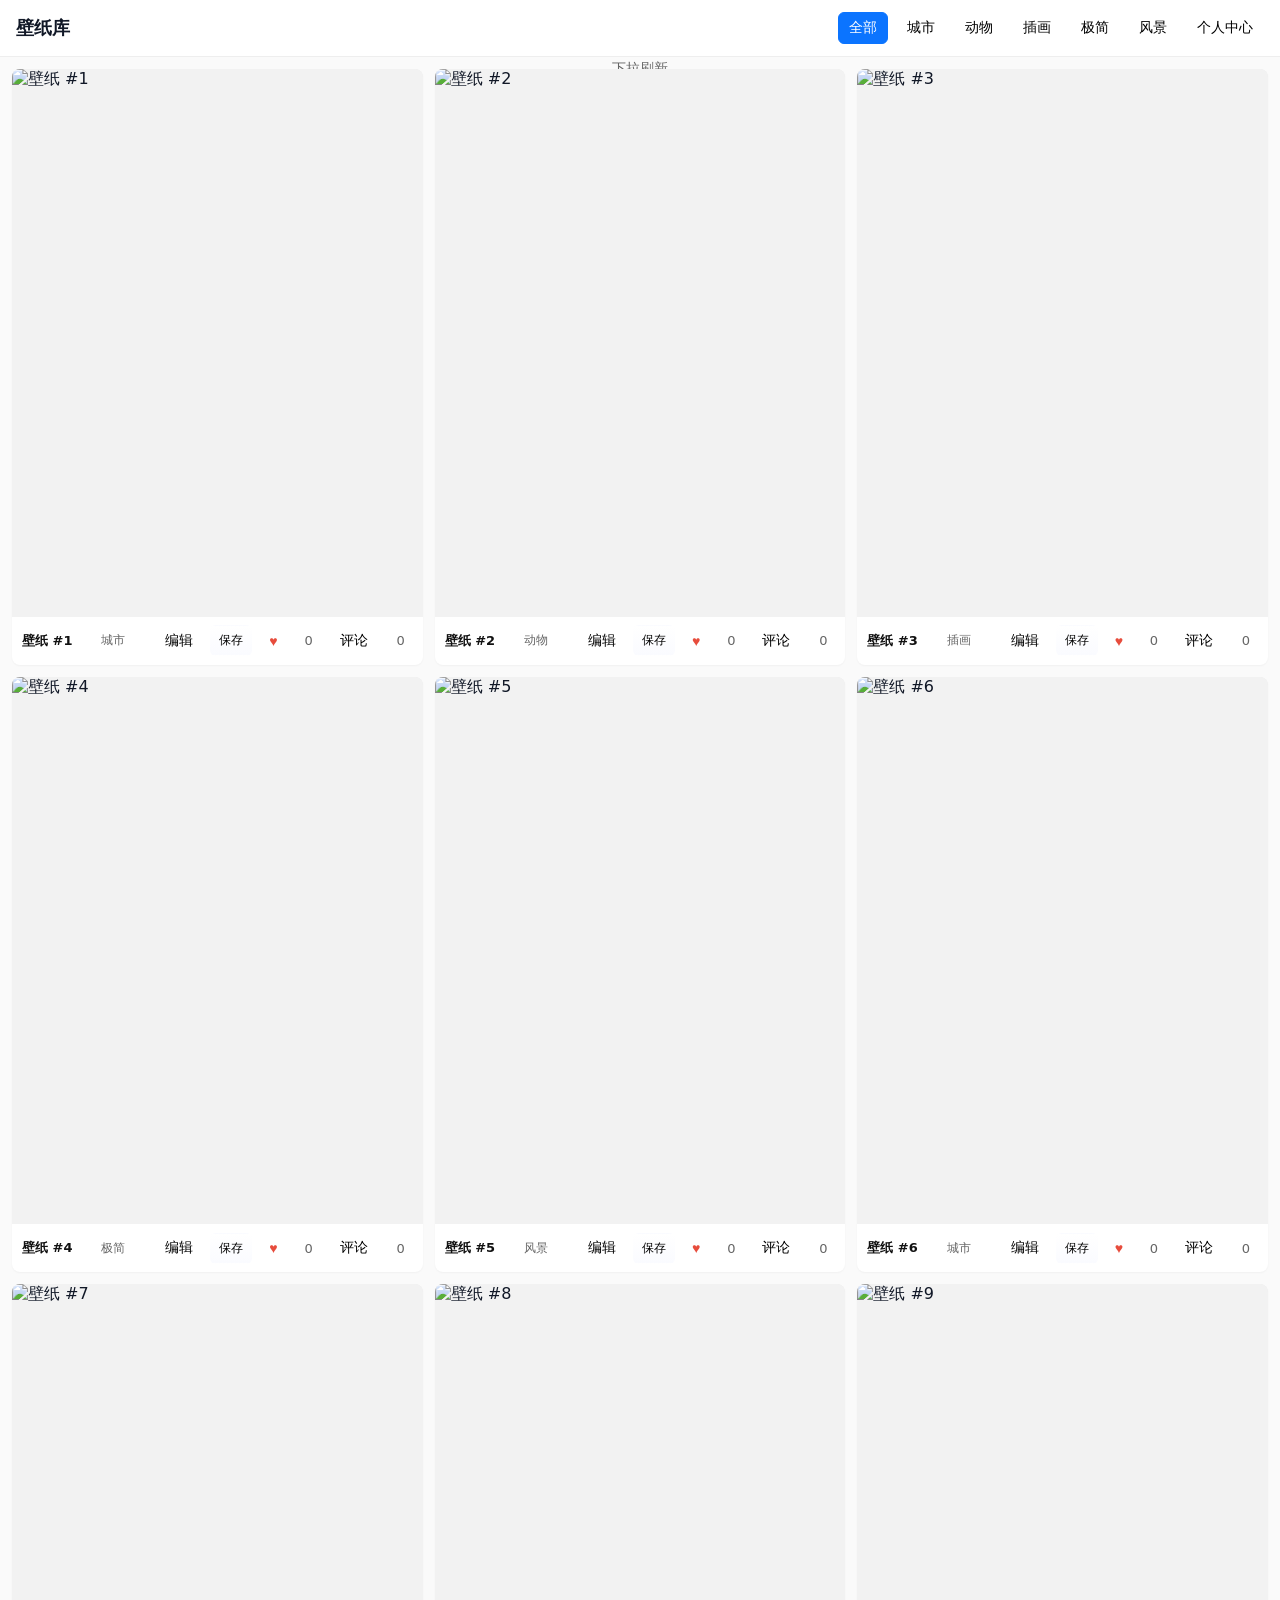
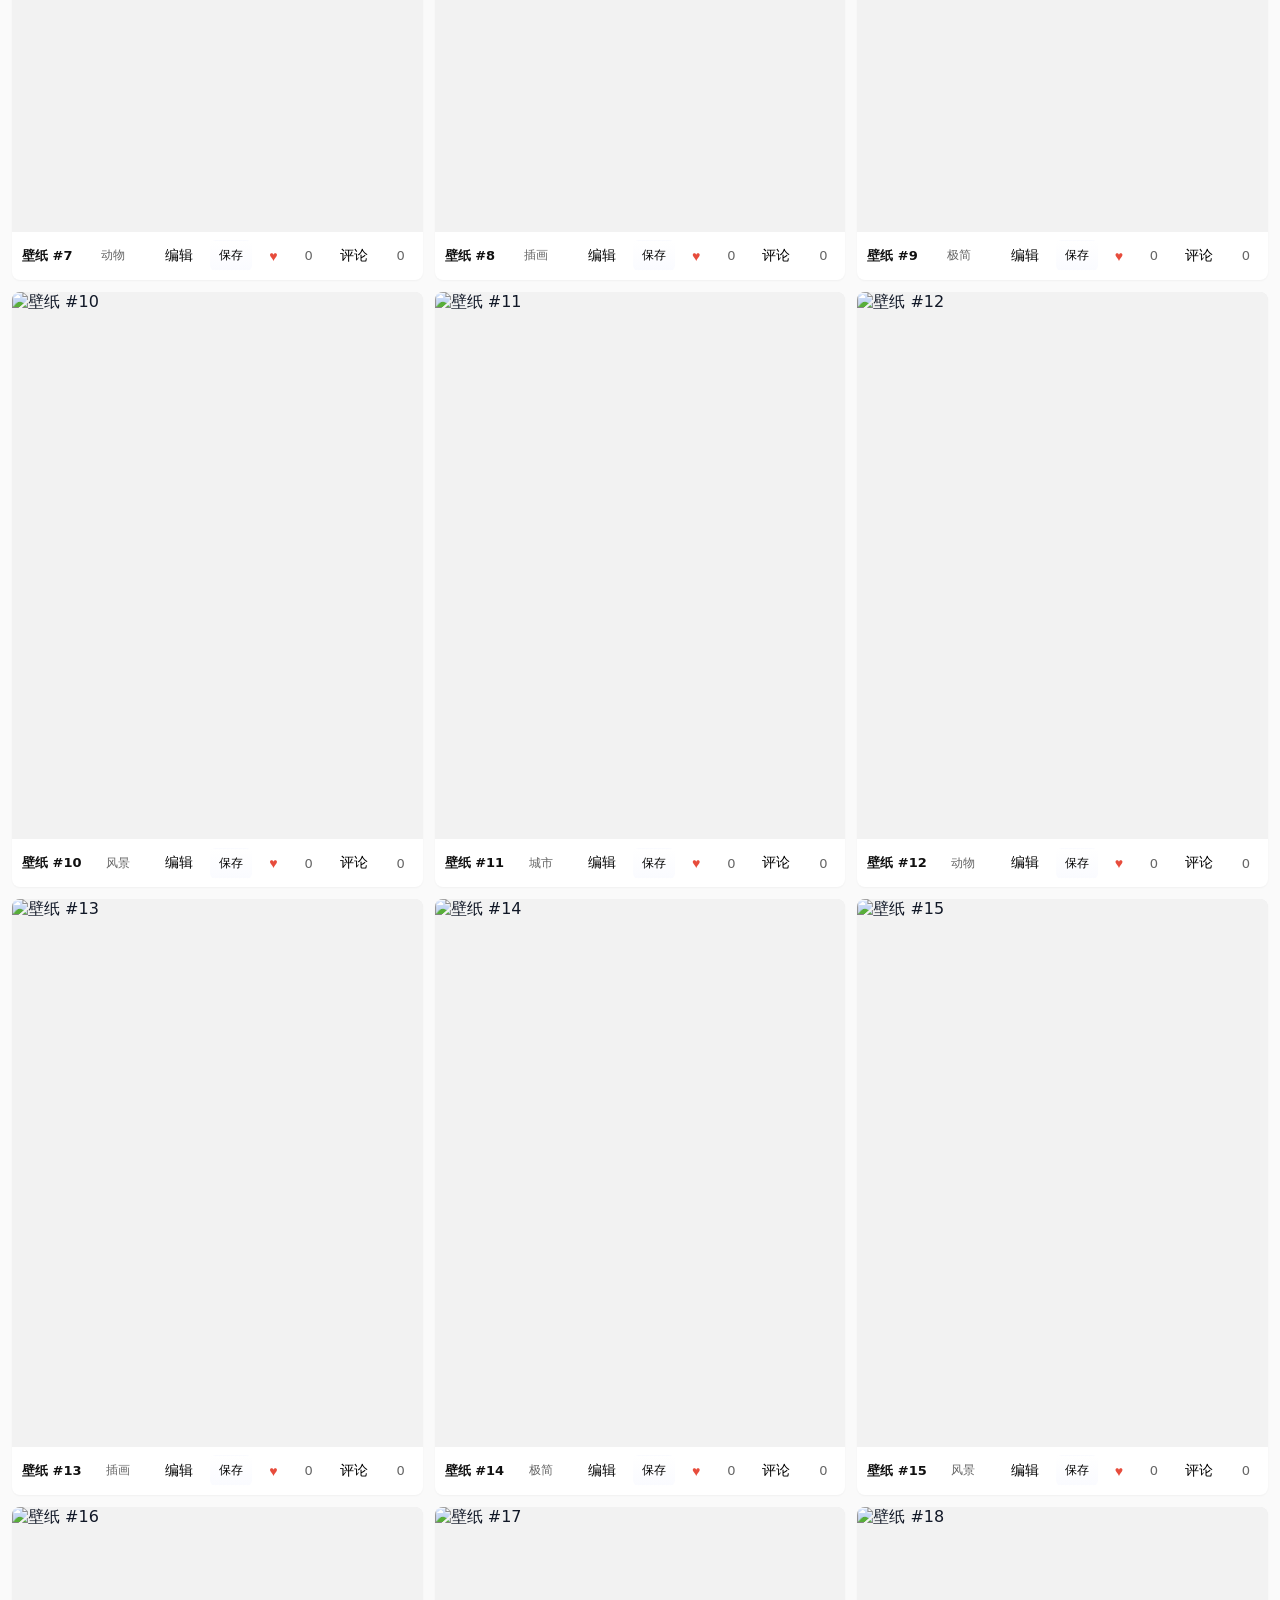
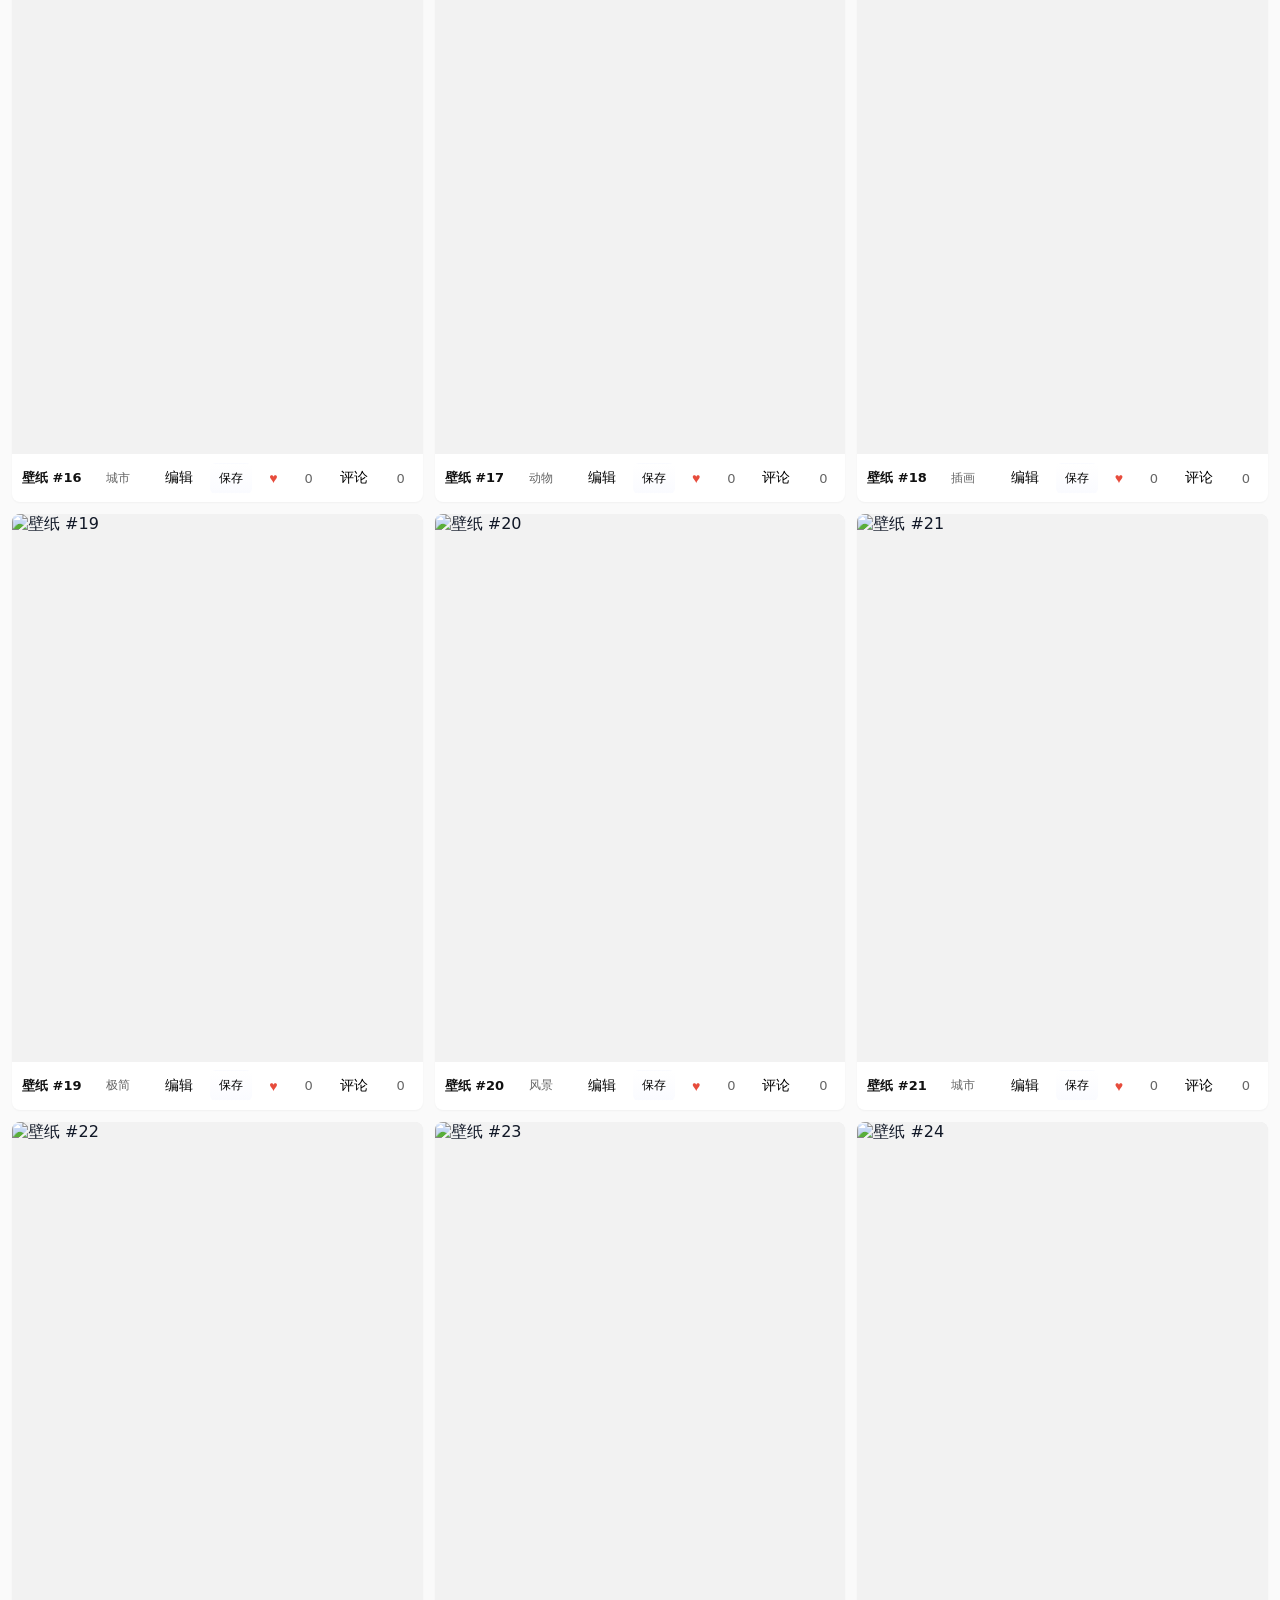
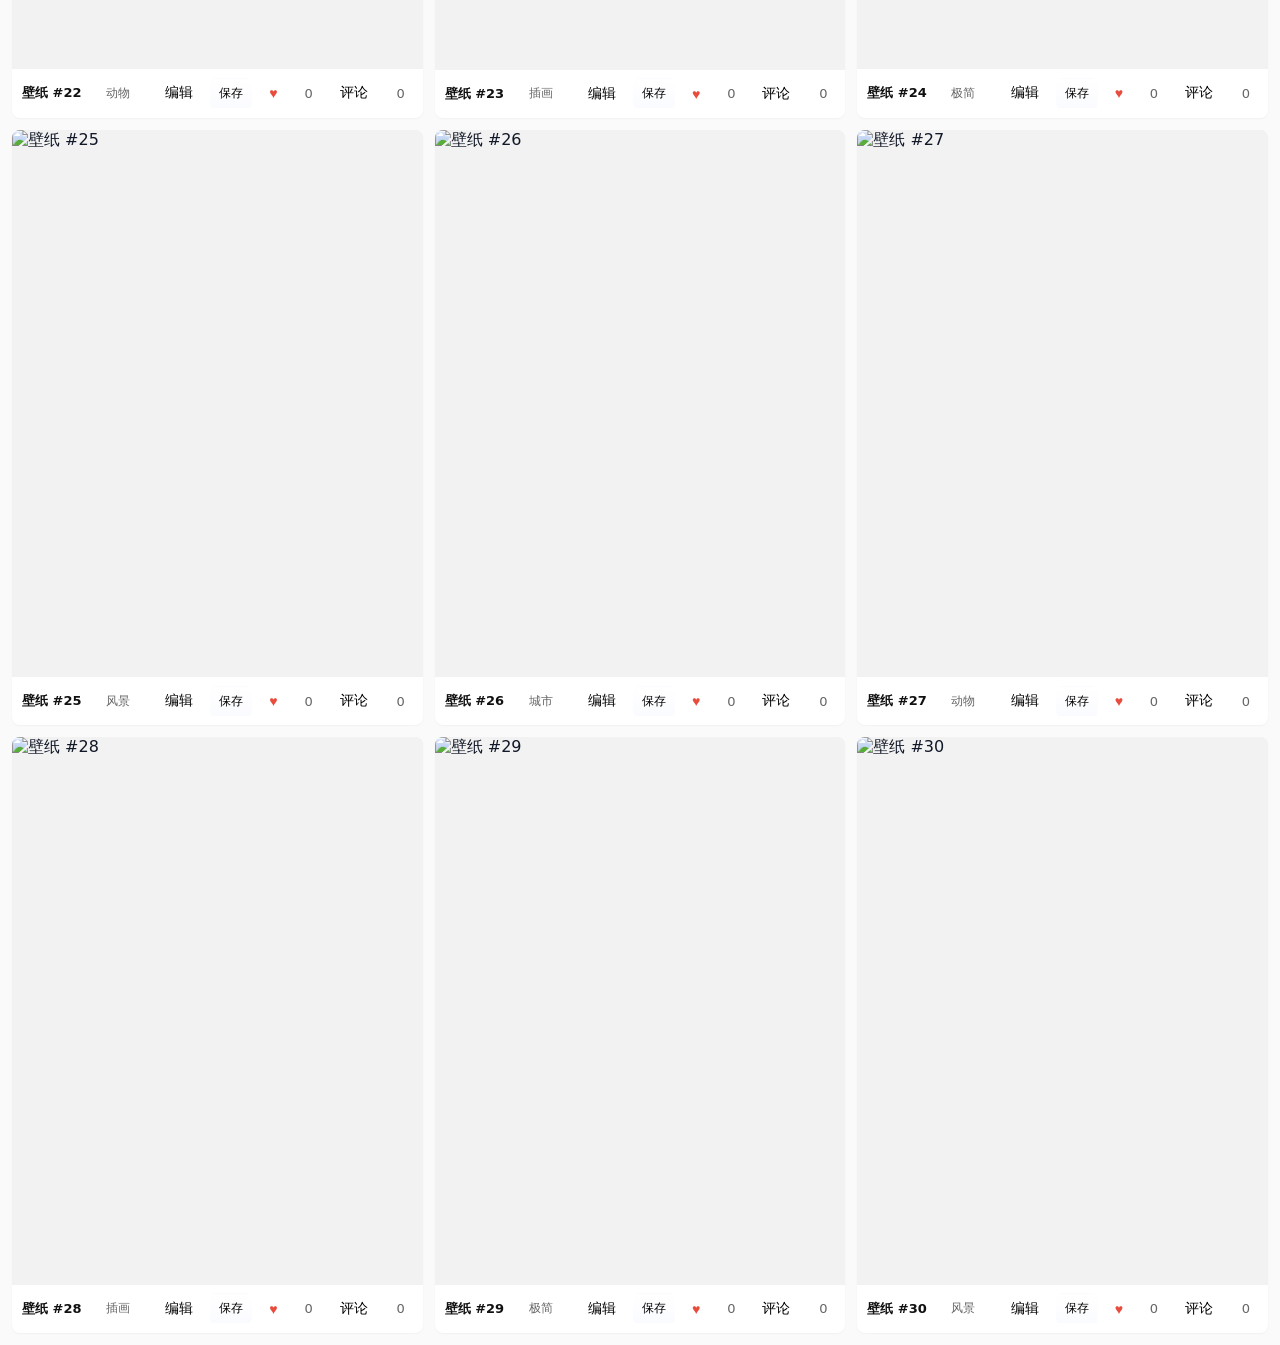
==== index.html @ 94302e44 "iink" ====
<!doctype html>
<html lang="zh-CN">
<head>
  <meta charset="utf-8" />
  <meta name="viewport" content="width=device-width,initial-scale=1" />
  <title>壁纸网格展示</title>
  <meta name="theme-color" content="#0b74ff">
  <meta name="apple-mobile-web-app-capable" content="yes">
  <meta name="apple-mobile-web-app-status-bar-style" content="default">
  <link rel="stylesheet" href="styles.css">
  <link rel="manifest" href="manifest.json">
  <link rel="apple-touch-icon" href="icons/icon.svg">
</head>
<body>
  <header class="app-header">
    <h1>壁纸库</h1>
    <div style="display:flex;gap:8px;align-items:center">
      <div class="filters" id="filters"></div>
      <button id="installBtn" class="button" style="display:none">添加到主屏幕</button>
      <button id="userBtn" class="button">个人中心</button>
    </div>
  </header>

  <main>
    <div id="pullToRefresh" class="pull-area">下拉刷新</div>
    <section id="grid" class="grid" aria-live="polite"></section>
  </main>

  <template id="tile-template">
    <article class="tile">
      <div class="tile-media">
        <img alt="壁纸" class="tile-img" loading="lazy">
      </div>
      <div class="tile-meta">
        <div class="title"></div>
        <div class="category"></div>
        <div style="display:flex;gap:6px;align-items:center;">
          <button class="edit-btn button">编辑</button>
          <button class="save-btn button">保存</button>
          <button class="like-btn button">♥</button>
          <span class="like-count" style="font-size:13px;color:#666;min-width:28px;display:inline-block;text-align:center">0</span>
          <button class="comment-btn button">评论</button>
          <span class="comment-count" style="font-size:13px;color:#666;min-width:24px;display:inline-block;text-align:center">0</span>
        </div>
      </div>
    </article>
  </template>

  <!-- Image Editor Modal -->
  <div id="editorModal" class="editor-modal" aria-hidden="true" style="display:none;position:fixed;inset:0;z-index:1000;">
    <div class="editor-backdrop" style="position:absolute;inset:0;background:rgba(0,0,0,0.6);"></div>
    <div class="editor-panel" style="position:relative;margin:40px auto;max-width:1000px;background:#fff;border-radius:8px;padding:12px;z-index:1;">
      <div style="display:flex;justify-content:space-between;align-items:center;margin-bottom:8px;">
        <div style="font-weight:600">图片编辑器</div>
        <div>
          <button id="editorClose" class="button">关闭</button>
        </div>
      </div>
      <div style="display:flex;gap:12px;align-items:flex-start;">
        <div id="editorContainer" style="flex:1;min-width:300px;max-height:70vh;overflow:auto;border:1px solid #eee;padding:6px;background:#111;"></div>
        <div style="width:320px;max-height:70vh;overflow:auto;">
          <div style="display:flex;flex-direction:column;gap:8px;">
            <div style="display:flex;flex-direction:column;gap:8px;align-items:flex-start;padding-bottom:8px;border-bottom:1px solid #eee;">
              <div style="font-weight:600">个人信息</div>
              <img id="userAvatarPreview" src="icons/icon.svg" alt="头像" style="width:80px;height:80px;border-radius:50%;object-fit:cover;border:1px solid #eee;" />
              <input id="userAvatarInput" type="file" accept="image/*" />
              <label style="width:100%;">昵称 <input id="userNickname" placeholder="输入昵称..." style="width:100%;padding:6px;border:1px solid #ddd;border-radius:6px;margin-top:6px" /></label>
              <button id="userSaveProfile" class="button">保存资料</button>
            </div>
            <label>预设滤镜
              <select id="presetFilter">
                <option value="none">none</option>
                <option value="grayscale">grayscale</option>
                <option value="vintage">vintage</option>
                <option value="vivid">vivid</option>
                <option value="noir">noir</option>
                <option value="invert">invert</option>
              </select>
            </label>
            <label>亮度 <input id="slider-brightness" type="range" min="0" max="2" step="0.01" value="1"></label>
            <label>对比度 <input id="slider-contrast" type="range" min="0" max="2" step="0.01" value="1"></label>
            <label>饱和度 <input id="slider-saturate" type="range" min="0" max="3" step="0.01" value="1"></label>
            <label>模糊 <input id="slider-blur" type="range" min="0" max="20" step="0.5" value="0"></label>
            <label>色相 <input id="slider-hue" type="range" min="-180" max="180" step="1" value="0"></label>
            <label>灰度 <input id="slider-grayscale" type="range" min="0" max="1" step="0.01" value="0"></label>
            <label>怀旧(sepia) <input id="slider-sepia" type="range" min="0" max="1" step="0.01" value="0"></label>
            <label>反色 <input id="slider-invert" type="range" min="0" max="1" step="0.01" value="0"></label>

            <div style="border-top:1px solid #eee;padding-top:8px;">
              <div style="font-weight:600">添加文字</div>
              <input id="editorText" placeholder="输入文字..." />
              <button id="addTextBtn" class="button">添加文字</button>
            </div>

            <div style="border-top:1px solid #eee;padding-top:8px;display:flex;gap:8px;flex-wrap:wrap;">
              <button id="editorSaveBtn" class="button">保存到本地</button>
              <button id="editorExportBtn" class="button">导出</button>
            </div>
          </div>
        </div>
      </div>
    </div>
  </div>
  <!-- Image Preview Modal -->
  <div id="previewModal" class="preview-modal" aria-hidden="true" style="display:none;position:fixed;inset:0;z-index:1100;">
    <div class="preview-backdrop" style="position:absolute;inset:0;background:rgba(0,0,0,0.75);"></div>
    <div class="preview-panel" style="position:relative;margin:40px auto;max-width:90%;max-height:90%;display:flex;align-items:center;justify-content:center;z-index:1;">
      <button id="previewClose" class="button" style="position:absolute;right:8px;top:8px;z-index:2;">关闭</button>
      <img id="previewImage" src="" alt="预览" style="max-width:100%;max-height:100%;border-radius:6px;box-shadow:0 6px 18px rgba(0,0,0,0.5);" />
    </div>
  </div>

  <!-- Comment Modal -->
  <div id="commentModal" class="comment-modal" aria-hidden="true" style="display:none;position:fixed;inset:0;z-index:1250;">
    <div class="comment-backdrop" style="position:absolute;inset:0;background:rgba(0,0,0,0.6);"></div>
    <div class="comment-panel" style="position:relative;margin:40px auto;max-width:720px;background:#fff;border-radius:8px;padding:12px;z-index:1;">
      <div style="display:flex;justify-content:space-between;align-items:center;margin-bottom:8px;">
        <div style="font-weight:600">评论</div>
        <div>
          <button id="commentClose" class="button">关闭</button>
        </div>
      </div>
      <div style="display:flex;flex-direction:column;gap:8px;">
        <div id="commentList" style="max-height:360px;overflow:auto;border:1px solid #eee;padding:8px;border-radius:6px;background:#fafafa"></div>
        <div style="display:flex;gap:8px;align-items:center;">
          <input id="commentInput" placeholder="输入评论..." style="flex:1;padding:8px;border:1px solid #ddd;border-radius:6px" />
          <button id="commentAddBtn" class="button">添加</button>
        </div>
      </div>
    </div>
  </div>

  <!-- User Profile / Upload Modal -->
  <div id="userModal" class="user-modal" aria-hidden="true" style="display:none;position:fixed;inset:0;z-index:1200;">
    <div class="user-backdrop" style="position:absolute;inset:0;background:rgba(0,0,0,0.6);"></div>
    <div class="user-panel" style="position:relative;margin:40px auto;max-width:900px;background:#fff;border-radius:8px;padding:12px;z-index:1;">
      <div style="display:flex;justify-content:space-between;align-items:center;margin-bottom:8px;">
        <div style="font-weight:600">个人中心</div>
        <div>
          <button id="userClose" class="button">关闭</button>
        </div>
      </div>
      <div style="display:flex;gap:12px;align-items:flex-start;">
        <div style="flex:1;min-width:300px;max-height:60vh;overflow:auto;border:1px solid #eee;padding:12px;">
          <div style="margin-bottom:8px;">
            <label style="display:block;font-weight:600;margin-bottom:6px;">上传图片</label>
            <input id="uploadInput" type="file" accept="image/*" multiple />
            <div style="margin-top:8px;color:#666;font-size:13px">支持多图上传，会压缩并存入本地（仅用于演示）。</div>
          </div>
          <div>
            <div style="font-weight:600;margin-bottom:6px;">我的上传</div>
            <div id="uploadGallery" style="display:grid;grid-template-columns:repeat(3,1fr);gap:8px"></div>
          </div>
        </div>
        <div style="width:320px;max-height:60vh;overflow:auto;">
          <div style="display:flex;flex-direction:column;gap:8px;">
            <div style="font-weight:600">说明</div>
            <div style="color:#666;font-size:13px">上传的图片会添加到壁纸库顶部，并保存在本地存储用于页面刷新时恢复。若需长期存储请接入服务器或 IndexedDB。</div>
          </div>
        </div>
      </div>
    </div>
  </div>
  <script src="app.js" type="module"></script>
</body>
</html>
---- styles.css ----
*{box-sizing:border-box}
.safe-area {
	/* Keep UI away from notches and rounded corners on iOS */
	padding-top: env(safe-area-inset-top);
	padding-right: env(safe-area-inset-right);
	padding-bottom: env(safe-area-inset-bottom);
	padding-left: env(safe-area-inset-left);
}

body{font-family:Inter,system-ui,Segoe UI,Arial;margin:0;background:#fafafa;color:#111}
.app-header{display:flex;align-items:center;justify-content:space-between;padding:12px 16px;background:#fff;border-bottom:1px solid #eee;position:sticky;top:0;z-index:10}
.app-header h1{margin:0;font-size:18px}
.filters{display:flex;gap:8px;flex-wrap:wrap}
.button{padding:6px 10px;border-radius:6px;border:1px solid #ddd;background:#fff;cursor:pointer;font-size:14px}
.button.active{background:#0b74ff;color:#fff;border-color:#0b74ff}
/* iOS style subtle shadow and smoother transitions */
.button{transition:transform 160ms cubic-bezier(.2,.9,.2,1),background-color 160ms}
.button:active{transform:scale(0.96)}

main{padding:12px}
.pull-area{height:0;display:flex;align-items:center;justify-content:center;color:#666;font-size:14px;transition:height 160ms ease}

.grid{display:grid;grid-template-columns:repeat(3,1fr);gap:12px}
.tile{background:#fff;border-radius:8px;overflow:hidden;box-shadow:0 1px 2px rgba(0,0,0,0.04);display:flex;flex-direction:column}
.tile-media{width:100%;aspect-ratio:3/4;overflow:hidden;background:#eee;position:relative}
/* Fallback for browsers without aspect-ratio: use padding to enforce 3:4 */
.tile-media::before{content:"";display:block;padding-top:133.3333%}
.tile-img{position:absolute;inset:0;width:100%;height:100%;object-fit:cover;display:block;transition:transform 420ms cubic-bezier(.22,.9,.28,1)}
.tile:active .tile-img{transform:scale(0.995)}
.tile-meta{padding:8px 10px;font-size:13px;display:flex;justify-content:space-between;align-items:center}
.tile-meta .title{color:#111;font-weight:600}
.tile-meta .category{font-size:12px;color:#666}

.save-btn{padding:6px 8px;border-radius:6px;border:1px solid #eee;background:linear-gradient(#fff,#fafbff);font-size:12px}
.save-btn:active{transform:scale(0.97)}

/* Responsive: fewer columns on smaller screens */
@media (max-width:1000px){.grid{grid-template-columns:repeat(2,1fr)}}
@media (max-width:600px){.grid{grid-template-columns:repeat(1,1fr)}}

/* Loading indicator */
.loading{padding:12px;text-align:center;color:#666}

/* Preview modal styles */
.preview-modal{display:none}
.preview-panel{background:transparent}
.preview-backdrop{cursor:pointer}

/* User modal / gallery */
.user-modal{display:none}
.user-panel{background:var(--card)}
#uploadGallery img{border-radius:6px}
#uploadGallery .button{font-size:12px;padding:4px 6px}

/* user profile avatar */
#userAvatarPreview{width:80px;height:80px;border-radius:50%;object-fit:cover;border:1px solid #eee}
#userAvatarInput{width:100%}

/* Like / Comment buttons */
.like-btn{background:transparent;border-color:transparent;color:#e74c3c}
.like-btn.active{background:linear-gradient(#ffeef0,#ffdfe5);color:#c0392b}
.comment-btn{background:transparent}

/* Comment modal */
.comment-modal{display:none}
.comment-panel{background:var(--card)}
.comment-panel input{outline:none}
.comment-count{display:inline-block;margin-left:4px}

/* Small helpers for PWA install CTA */
#installBtn{background:#fff;border-color:#e6eefc}
#installBtn.show{display:inline-block}

/* Theme variables */
:root{
	--bg: #fafafa;
	--card: #ffffff;
	--text: #111827;
	--muted: #666;
	--accent: #0b74ff;
}

[data-theme="dark"]{
	--bg: #0b0b0f;
	--card: #0b0b0f;
	--text: #e6eefc;
	--muted: #9aa3b2;
	--accent: #4aa3ff;
}

body{background:var(--bg);color:var(--text)}
.tile{background:var(--card)}
.tile-meta .category{color:var(--muted)}
.button{border-color:rgba(255,255,255,0.06)}
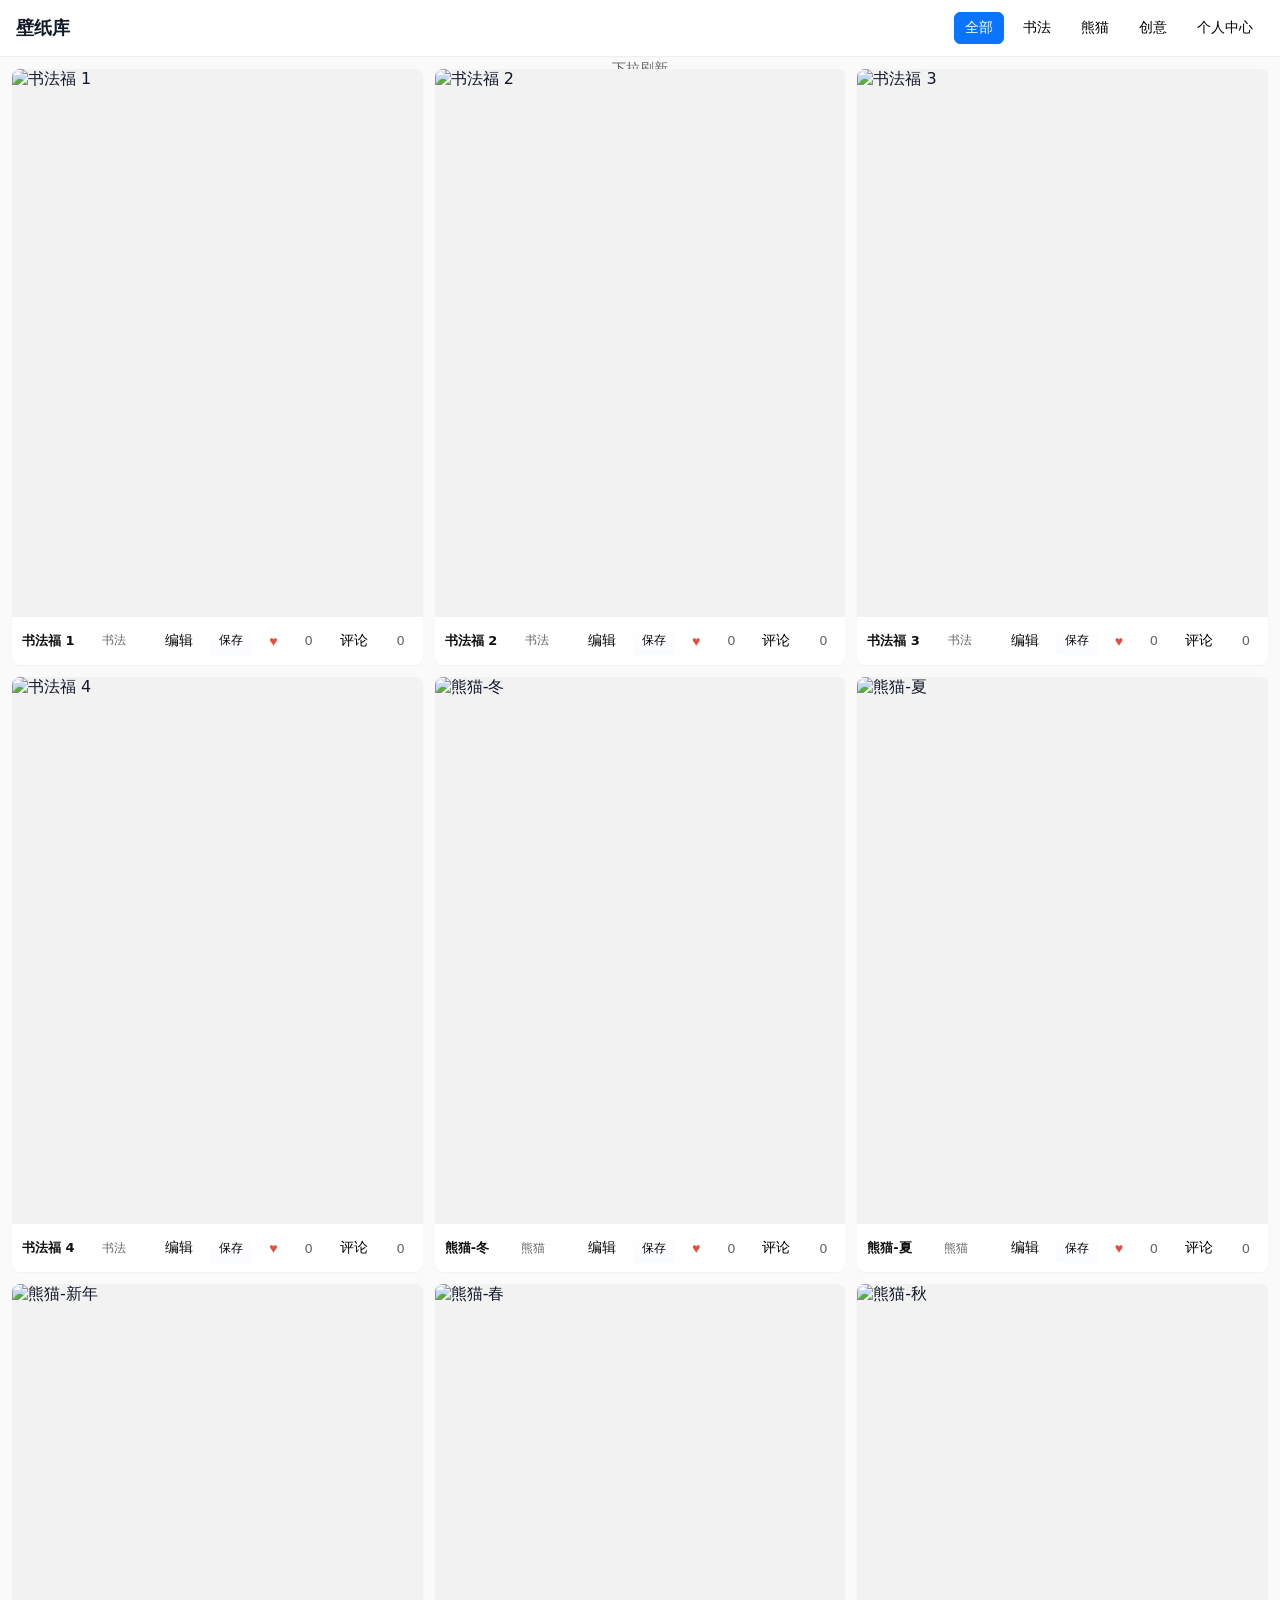
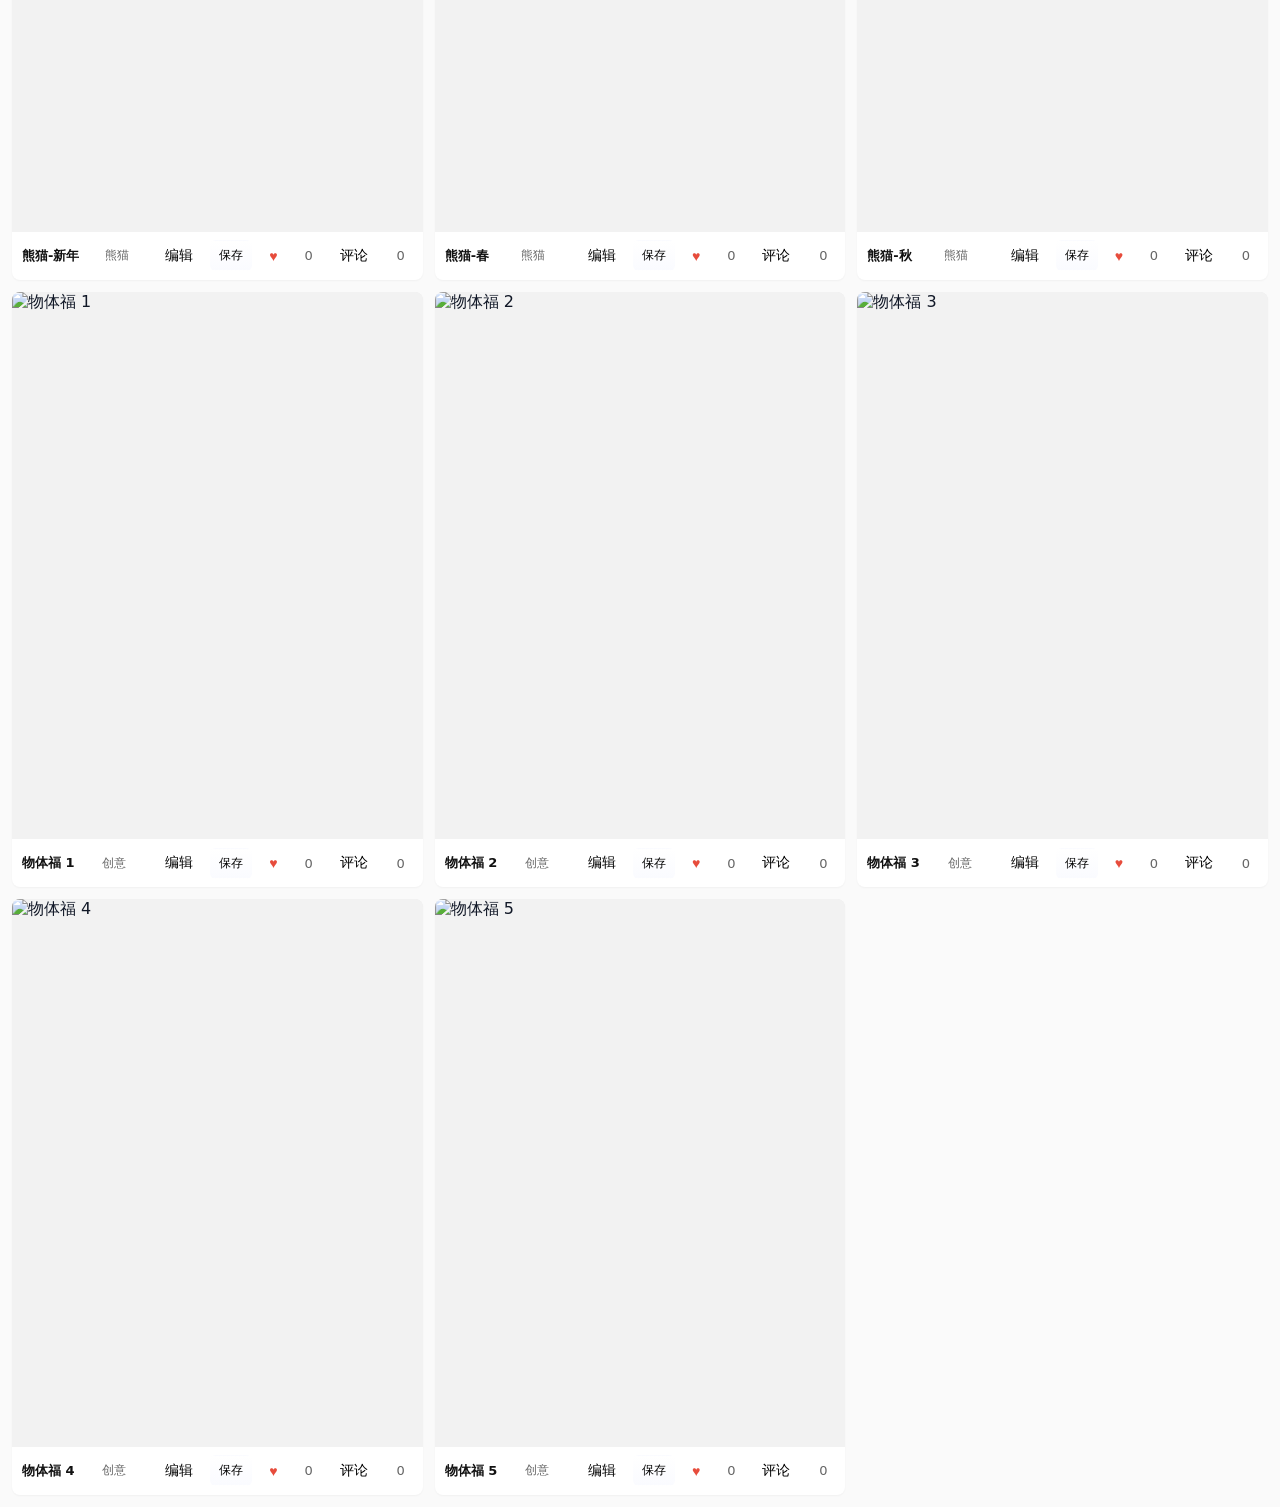
==== commit b399748d: "Add files via upload" ====
--- a/index.html
+++ b/index.html
@@ -10,6 +10,10 @@
   <link rel="stylesheet" href="styles.css">
   <link rel="manifest" href="manifest.json">
   <link rel="apple-touch-icon" href="icons/icon.svg">
+  <!-- Google Fonts - 中文字体库 -->
+  <link rel="preconnect" href="https://fonts.googleapis.com">
+  <link rel="preconnect" href="https://fonts.gstatic.com" crossorigin>
+  <link href="https://fonts.googleapis.com/css2?family=Long+Cang&family=Liu+Jian+Mao+Cao&family=Ma+Shan+Zheng&family=Noto+Sans+SC:wght@100..900&family=Noto+Serif+SC:wght@200..900&family=ZCOOL+KuaiLe&family=ZCOOL+QingKe+HuangYou&family=ZCOOL+XiaoWei&family=Zhi+Mang+Xing&display=swap" rel="stylesheet">
 </head>
 <body>
   <header class="app-header">
@@ -46,61 +50,296 @@
     </article>
   </template>
 
-  <!-- Image Editor Modal -->
+  <!-- Image Editor Modal - 专业图片编辑器 -->
   <div id="editorModal" class="editor-modal" aria-hidden="true" style="display:none;position:fixed;inset:0;z-index:1000;">
-    <div class="editor-backdrop" style="position:absolute;inset:0;background:rgba(0,0,0,0.6);"></div>
-    <div class="editor-panel" style="position:relative;margin:40px auto;max-width:1000px;background:#fff;border-radius:8px;padding:12px;z-index:1;">
-      <div style="display:flex;justify-content:space-between;align-items:center;margin-bottom:8px;">
-        <div style="font-weight:600">图片编辑器</div>
-        <div>
-          <button id="editorClose" class="button">关闭</button>
-        </div>
-      </div>
-      <div style="display:flex;gap:12px;align-items:flex-start;">
-        <div id="editorContainer" style="flex:1;min-width:300px;max-height:70vh;overflow:auto;border:1px solid #eee;padding:6px;background:#111;"></div>
-        <div style="width:320px;max-height:70vh;overflow:auto;">
-          <div style="display:flex;flex-direction:column;gap:8px;">
-            <div style="display:flex;flex-direction:column;gap:8px;align-items:flex-start;padding-bottom:8px;border-bottom:1px solid #eee;">
-              <div style="font-weight:600">个人信息</div>
-              <img id="userAvatarPreview" src="icons/icon.svg" alt="头像" style="width:80px;height:80px;border-radius:50%;object-fit:cover;border:1px solid #eee;" />
-              <input id="userAvatarInput" type="file" accept="image/*" />
-              <label style="width:100%;">昵称 <input id="userNickname" placeholder="输入昵称..." style="width:100%;padding:6px;border:1px solid #ddd;border-radius:6px;margin-top:6px" /></label>
-              <button id="userSaveProfile" class="button">保存资料</button>
-            </div>
-            <label>预设滤镜
-              <select id="presetFilter">
-                <option value="none">none</option>
-                <option value="grayscale">grayscale</option>
-                <option value="vintage">vintage</option>
-                <option value="vivid">vivid</option>
-                <option value="noir">noir</option>
-                <option value="invert">invert</option>
+    <div class="editor-backdrop" style="position:absolute;inset:0;background:rgba(0,0,0,0.85);"></div>
+    
+    <div class="editor-container" style="position:relative;height:100vh;display:flex;flex-direction:column;">
+      <!-- 顶部工具栏 -->
+      <div class="editor-toolbar" style="display:flex;justify-content:space-between;align-items:center;padding:12px 20px;background:#1a1a1a;color:#fff;border-bottom:1px solid #333;">
+        <div style="display:flex;gap:16px;align-items:center;">
+          <button id="editorClose" class="toolbar-btn" style="background:none;border:none;color:#fff;cursor:pointer;font-size:20px;">✕</button>
+          <span style="font-weight:600;font-size:16px;">图片编辑器</span>
+        </div>
+        <div style="display:flex;gap:8px;">
+          <button id="editorUndo" class="toolbar-btn" title="撤销" style="padding:8px 12px;background:#333;border:none;border-radius:6px;color:#fff;cursor:pointer;">↩ 撤销</button>
+          <button id="editorRedo" class="toolbar-btn" title="重做" style="padding:8px 12px;background:#333;border:none;border-radius:6px;color:#fff;cursor:pointer;">↪ 重做</button>
+          <button id="editorReset" class="toolbar-btn" title="重置" style="padding:8px 12px;background:#333;border:none;border-radius:6px;color:#fff;cursor:pointer;">⟲ 重置</button>
+          <button id="editorSaveBtn" class="toolbar-btn" style="padding:8px 20px;background:#0b74ff;border:none;border-radius:6px;color:#fff;cursor:pointer;font-weight:600;">保存</button>
+          <button id="editorExportBtn" class="toolbar-btn" style="padding:8px 20px;background:#28a745;border:none;border-radius:6px;color:#fff;cursor:pointer;font-weight:600;">导出</button>
+        </div>
+      </div>
+
+      <!-- 主编辑区域 -->
+      <div style="flex:1;display:flex;overflow:hidden;">
+        <!-- 左侧工具栏 -->
+        <div class="editor-sidebar-left" style="width:60px;background:#1a1a1a;border-right:1px solid #333;display:flex;flex-direction:column;align-items:center;padding:12px 0;gap:8px;">
+          <button class="tool-btn active" data-tool="adjust" title="调节" style="width:44px;height:44px;background:#333;border:none;border-radius:8px;color:#fff;cursor:pointer;font-size:18px;">⚡</button>
+          <button class="tool-btn" data-tool="filter" title="滤镜" style="width:44px;height:44px;background:transparent;border:none;border-radius:8px;color:#999;cursor:pointer;font-size:18px;">🎨</button>
+          <button class="tool-btn" data-tool="crop" title="裁剪旋转" style="width:44px;height:44px;background:transparent;border:none;border-radius:8px;color:#999;cursor:pointer;font-size:18px;">✂️</button>
+          <button class="tool-btn" data-tool="text" title="文字" style="width:44px;height:44px;background:transparent;border:none;border-radius:8px;color:#999;cursor:pointer;font-size:18px;">T</button>
+          <button class="tool-btn" data-tool="sticker" title="贴纸" style="width:44px;height:44px;background:transparent;border:none;border-radius:8px;color:#999;cursor:pointer;font-size:18px;">😊</button>
+        </div>
+
+        <!-- 画布区域 -->
+        <div style="flex:1;display:flex;align-items:center;justify-content:center;background:#0d0d0d;padding:20px;overflow:auto;">
+          <div id="editorContainer" style="position:relative;box-shadow:0 8px 32px rgba(0,0,0,0.5);"></div>
+        </div>
+
+        <!-- 右侧面板 -->
+        <div class="editor-sidebar-right" style="width:320px;background:#1a1a1a;border-left:1px solid #333;overflow-y:auto;">
+          
+          <!-- 调节面板 -->
+          <div id="adjustPanel" class="tool-panel" style="padding:16px;">
+            <div style="font-weight:600;color:#fff;margin-bottom:16px;font-size:14px;">基础调节</div>
+            
+            <div class="control-group" style="margin-bottom:16px;">
+              <label style="display:flex;justify-content:space-between;color:#ccc;font-size:12px;margin-bottom:6px;">
+                <span>亮度</span><span id="val-brightness">100%</span>
+              </label>
+              <input id="slider-brightness" type="range" min="0" max="2" step="0.01" value="1" style="width:100%;">
+            </div>
+
+            <div class="control-group" style="margin-bottom:16px;">
+              <label style="display:flex;justify-content:space-between;color:#ccc;font-size:12px;margin-bottom:6px;">
+                <span>对比度</span><span id="val-contrast">100%</span>
+              </label>
+              <input id="slider-contrast" type="range" min="0" max="2" step="0.01" value="1" style="width:100%;">
+            </div>
+
+            <div class="control-group" style="margin-bottom:16px;">
+              <label style="display:flex;justify-content:space-between;color:#ccc;font-size:12px;margin-bottom:6px;">
+                <span>饱和度</span><span id="val-saturate">100%</span>
+              </label>
+              <input id="slider-saturate" type="range" min="0" max="3" step="0.01" value="1" style="width:100%;">
+            </div>
+
+            <div style="font-weight:600;color:#fff;margin:20px 0 16px;font-size:14px;">高级调节</div>
+
+            <div class="control-group" style="margin-bottom:16px;">
+              <label style="display:flex;justify-content:space-between;color:#ccc;font-size:12px;margin-bottom:6px;">
+                <span>色温</span><span id="val-warmth">0</span>
+              </label>
+              <input id="slider-warmth" type="range" min="-1" max="1" step="0.01" value="0" style="width:100%;">
+            </div>
+
+            <div class="control-group" style="margin-bottom:16px;">
+              <label style="display:flex;justify-content:space-between;color:#ccc;font-size:12px;margin-bottom:6px;">
+                <span>色调</span><span id="val-tint">0</span>
+              </label>
+              <input id="slider-tint" type="range" min="-1" max="1" step="0.01" value="0" style="width:100%;">
+            </div>
+
+            <div class="control-group" style="margin-bottom:16px;">
+              <label style="display:flex;justify-content:space-between;color:#ccc;font-size:12px;margin-bottom:6px;">
+                <span>自然饱和度</span><span id="val-vibrance">0</span>
+              </label>
+              <input id="slider-vibrance" type="range" min="-1" max="1" step="0.01" value="0" style="width:100%;">
+            </div>
+
+            <div class="control-group" style="margin-bottom:16px;">
+              <label style="display:flex;justify-content:space-between;color:#ccc;font-size:12px;margin-bottom:6px;">
+                <span>高光</span><span id="val-highlights">0</span>
+              </label>
+              <input id="slider-highlights" type="range" min="-1" max="1" step="0.01" value="0" style="width:100%;">
+            </div>
+
+            <div class="control-group" style="margin-bottom:16px;">
+              <label style="display:flex;justify-content:space-between;color:#ccc;font-size:12px;margin-bottom:6px;">
+                <span>阴影</span><span id="val-shadows">0</span>
+              </label>
+              <input id="slider-shadows" type="range" min="-1" max="1" step="0.01" value="0" style="width:100%;">
+            </div>
+
+            <div class="control-group" style="margin-bottom:16px;">
+              <label style="display:flex;justify-content:space-between;color:#ccc;font-size:12px;margin-bottom:6px;">
+                <span>暗角</span><span id="val-vignette">0</span>
+              </label>
+              <input id="slider-vignette" type="range" min="0" max="1" step="0.01" value="0" style="width:100%;">
+            </div>
+
+            <div class="control-group" style="margin-bottom:16px;">
+              <label style="display:flex;justify-content:space-between;color:#ccc;font-size:12px;margin-bottom:6px;">
+                <span>模糊</span><span id="val-blur">0</span>
+              </label>
+              <input id="slider-blur" type="range" min="0" max="20" step="0.5" value="0" style="width:100%;">
+            </div>
+
+            <div class="control-group" style="margin-bottom:16px;">
+              <label style="display:flex;justify-content:space-between;color:#ccc;font-size:12px;margin-bottom:6px;">
+                <span>色相</span><span id="val-hue">0°</span>
+              </label>
+              <input id="slider-hue" type="range" min="-180" max="180" step="1" value="0" style="width:100%;">
+            </div>
+
+            <div class="control-group" style="margin-bottom:16px;">
+              <label style="display:flex;justify-content:space-between;color:#ccc;font-size:12px;margin-bottom:6px;">
+                <span>透明度</span><span id="val-opacity">100%</span>
+              </label>
+              <input id="slider-opacity" type="range" min="0" max="1" step="0.01" value="1" style="width:100%;">
+            </div>
+          </div>
+
+          <!-- 滤镜面板 -->
+          <div id="filterPanel" class="tool-panel" style="padding:16px;display:none;">
+            <div style="font-weight:600;color:#fff;margin-bottom:16px;font-size:14px;">滤镜预设</div>
+            <div style="display:grid;grid-template-columns:repeat(3,1fr);gap:8px;">
+              <button class="filter-btn" data-filter="none" style="padding:12px 8px;background:#333;border:none;border-radius:8px;color:#fff;cursor:pointer;font-size:12px;">原图</button>
+              <button class="filter-btn" data-filter="beauty" style="padding:12px 8px;background:#333;border:none;border-radius:8px;color:#fff;cursor:pointer;font-size:12px;">美颜</button>
+              <button class="filter-btn" data-filter="portrait" style="padding:12px 8px;background:#333;border:none;border-radius:8px;color:#fff;cursor:pointer;font-size:12px;">人像</button>
+              <button class="filter-btn" data-filter="vivid" style="padding:12px 8px;background:#333;border:none;border-radius:8px;color:#fff;cursor:pointer;font-size:12px;">鲜艳</button>
+              <button class="filter-btn" data-filter="warm" style="padding:12px 8px;background:#333;border:none;border-radius:8px;color:#fff;cursor:pointer;font-size:12px;">暖色</button>
+              <button class="filter-btn" data-filter="cool" style="padding:12px 8px;background:#333;border:none;border-radius:8px;color:#fff;cursor:pointer;font-size:12px;">冷色</button>
+              <button class="filter-btn" data-filter="vintage" style="padding:12px 8px;background:#333;border:none;border-radius:8px;color:#fff;cursor:pointer;font-size:12px;">复古</button>
+              <button class="filter-btn" data-filter="retro" style="padding:12px 8px;background:#333;border:none;border-radius:8px;color:#fff;cursor:pointer;font-size:12px;">怀旧</button>
+              <button class="filter-btn" data-filter="film" style="padding:12px 8px;background:#333;border:none;border-radius:8px;color:#fff;cursor:pointer;font-size:12px;">胶片</button>
+              <button class="filter-btn" data-filter="landscape" style="padding:12px 8px;background:#333;border:none;border-radius:8px;color:#fff;cursor:pointer;font-size:12px;">风景</button>
+              <button class="filter-btn" data-filter="nature" style="padding:12px 8px;background:#333;border:none;border-radius:8px;color:#fff;cursor:pointer;font-size:12px;">自然</button>
+              <button class="filter-btn" data-filter="sunset" style="padding:12px 8px;background:#333;border:none;border-radius:8px;color:#fff;cursor:pointer;font-size:12px;">日落</button>
+              <button class="filter-btn" data-filter="noir" style="padding:12px 8px;background:#333;border:none;border-radius:8px;color:#fff;cursor:pointer;font-size:12px;">黑白</button>
+              <button class="filter-btn" data-filter="dramatic" style="padding:12px 8px;background:#333;border:none;border-radius:8px;color:#fff;cursor:pointer;font-size:12px;">戏剧</button>
+              <button class="filter-btn" data-filter="bw" style="padding:12px 8px;background:#333;border:none;border-radius:8px;color:#fff;cursor:pointer;font-size:12px;">灰度</button>
+              <button class="filter-btn" data-filter="food" style="padding:12px 8px;background:#333;border:none;border-radius:8px;color:#fff;cursor:pointer;font-size:12px;">美食</button>
+              <button class="filter-btn" data-filter="night" style="padding:12px 8px;background:#333;border:none;border-radius:8px;color:#fff;cursor:pointer;font-size:12px;">夜景</button>
+              <button class="filter-btn" data-filter="cyberpunk" style="padding:12px 8px;background:#333;border:none;border-radius:8px;color:#fff;cursor:pointer;font-size:12px;">赛博</button>
+              <button class="filter-btn" data-filter="moody" style="padding:12px 8px;background:#333;border:none;border-radius:8px;color:#fff;cursor:pointer;font-size:12px;"> Moody</button>
+              <button class="filter-btn" data-filter="fade" style="padding:12px 8px;background:#333;border:none;border-radius:8px;color:#fff;cursor:pointer;font-size:12px;">褪色</button>
+              <button class="filter-btn" data-filter="sepia" style="padding:12px 8px;background:#333;border:none;border-radius:8px;color:#fff;cursor:pointer;font-size:12px;"> sepia</button>
+              <button class="filter-btn" data-filter="grayscale" style="padding:12px 8px;background:#333;border:none;border-radius:8px;color:#fff;cursor:pointer;font-size:12px;">黑白</button>
+            </div>
+          </div>
+
+          <!-- 裁剪旋转面板 -->
+          <div id="cropPanel" class="tool-panel" style="padding:16px;display:none;">
+            <div style="font-weight:600;color:#fff;margin-bottom:16px;font-size:14px;">旋转与翻转</div>
+            <div style="display:grid;grid-template-columns:repeat(2,1fr);gap:8px;margin-bottom:20px;">
+              <button id="rotateLeft" class="action-btn" style="padding:12px;background:#333;border:none;border-radius:8px;color:#fff;cursor:pointer;">↺ 左转90°</button>
+              <button id="rotateRight" class="action-btn" style="padding:12px;background:#333;border:none;border-radius:8px;color:#fff;cursor:pointer;">↻ 右转90°</button>
+              <button id="flipH" class="action-btn" style="padding:12px;background:#333;border:none;border-radius:8px;color:#fff;cursor:pointer;">⇄ 水平翻转</button>
+              <button id="flipV" class="action-btn" style="padding:12px;background:#333;border:none;border-radius:8px;color:#fff;cursor:pointer;">⇅ 垂直翻转</button>
+            </div>
+            
+            <div style="font-weight:600;color:#fff;margin-bottom:16px;font-size:14px;">快速裁剪</div>
+            <div style="display:grid;grid-template-columns:repeat(3,1fr);gap:8px;">
+              <button class="crop-btn" data-ratio="1:1" style="padding:12px;background:#333;border:none;border-radius:8px;color:#fff;cursor:pointer;font-size:12px;">1:1</button>
+              <button class="crop-btn" data-ratio="4:3" style="padding:12px;background:#333;border:none;border-radius:8px;color:#fff;cursor:pointer;font-size:12px;">4:3</button>
+              <button class="crop-btn" data-ratio="16:9" style="padding:12px;background:#333;border:none;border-radius:8px;color:#fff;cursor:pointer;font-size:12px;">16:9</button>
+              <button class="crop-btn" data-ratio="3:4" style="padding:12px;background:#333;border:none;border-radius:8px;color:#fff;cursor:pointer;font-size:12px;">3:4</button>
+              <button class="crop-btn" data-ratio="9:16" style="padding:12px;background:#333;border:none;border-radius:8px;color:#fff;cursor:pointer;font-size:12px;">9:16</button>
+              <button class="crop-btn" data-ratio="free" style="padding:12px;background:#0b74ff;border:none;border-radius:8px;color:#fff;cursor:pointer;font-size:12px;">自由</button>
+            </div>
+          </div>
+
+          <!-- 文字面板 -->
+          <div id="textPanel" class="tool-panel" style="padding:16px;display:none;">
+            <div style="font-weight:600;color:#fff;margin-bottom:16px;font-size:14px;">添加文字</div>
+            
+            <div class="control-group" style="margin-bottom:12px;">
+              <input id="editorText" placeholder="输入文字..." style="width:100%;padding:10px;border:1px solid #444;border-radius:6px;background:#333;color:#fff;font-size:14px;">
+            </div>
+
+            <div class="control-group" style="margin-bottom:12px;">
+              <label style="color:#ccc;font-size:12px;margin-bottom:6px;display:block;">字体</label>
+              <select id="editorFont" style="width:100%;padding:8px;border:1px solid #444;border-radius:6px;background:#333;color:#fff;font-size:13px;">
+                <option value="sans-serif">无衬线</option>
+                <option value="serif">衬线</option>
+                <option value="'Microsoft YaHei', sans-serif">微软雅黑</option>
+                <option value="'SimSun', serif">宋体</option>
+                <option value="'KaiTi', serif">楷体</option>
+                <option value="'SimHei', sans-serif">黑体</option>
+                <option value="'LiSu', serif">隶书</option>
+                <option value="'STXingkai', cursive">华文行楷</option>
+                <option value="'Ma Shan Zheng', cursive">马善政毛笔</option>
+                <option value="'Zhi Mang Xing', cursive">志莽行书</option>
+                <option value="'Long Cang', cursive">龙苍书法</option>
+                <option value="'Liu Jian Mao Cao', cursive">刘建草书</option>
+                <option value="'ZCOOL XiaoWei', serif">站酷小薇</option>
+                <option value="'ZCOOL KuaiLe', cursive">站酷快乐</option>
+                <option value="'Noto Serif SC', serif">思源宋体</option>
+                <option value="'Noto Sans SC', sans-serif">思源黑体</option>
               </select>
-            </label>
-            <label>亮度 <input id="slider-brightness" type="range" min="0" max="2" step="0.01" value="1"></label>
-            <label>对比度 <input id="slider-contrast" type="range" min="0" max="2" step="0.01" value="1"></label>
-            <label>饱和度 <input id="slider-saturate" type="range" min="0" max="3" step="0.01" value="1"></label>
-            <label>模糊 <input id="slider-blur" type="range" min="0" max="20" step="0.5" value="0"></label>
-            <label>色相 <input id="slider-hue" type="range" min="-180" max="180" step="1" value="0"></label>
-            <label>灰度 <input id="slider-grayscale" type="range" min="0" max="1" step="0.01" value="0"></label>
-            <label>怀旧(sepia) <input id="slider-sepia" type="range" min="0" max="1" step="0.01" value="0"></label>
-            <label>反色 <input id="slider-invert" type="range" min="0" max="1" step="0.01" value="0"></label>
-
-            <div style="border-top:1px solid #eee;padding-top:8px;">
-              <div style="font-weight:600">添加文字</div>
-              <input id="editorText" placeholder="输入文字..." />
-              <button id="addTextBtn" class="button">添加文字</button>
-            </div>
-
-            <div style="border-top:1px solid #eee;padding-top:8px;display:flex;gap:8px;flex-wrap:wrap;">
-              <button id="editorSaveBtn" class="button">保存到本地</button>
-              <button id="editorExportBtn" class="button">导出</button>
-            </div>
-          </div>
+            </div>
+
+            <div style="display:grid;grid-template-columns:repeat(2,1fr);gap:12px;margin-bottom:12px;">
+              <div class="control-group">
+                <label style="color:#ccc;font-size:12px;margin-bottom:6px;display:block;">字号</label>
+                <input id="editorFontSize" type="range" min="12" max="200" value="48" style="width:100%;">
+                <span id="editorFontSizeValue" style="color:#999;font-size:11px;">48px</span>
+              </div>
+              <div class="control-group">
+                <label style="color:#ccc;font-size:12px;margin-bottom:6px;display:block;">颜色</label>
+                <input id="editorTextColor" type="color" value="#ffffff" style="width:100%;height:36px;border:none;border-radius:6px;cursor:pointer;">
+              </div>
+            </div>
+
+            <div style="display:flex;gap:8px;margin-bottom:12px;">
+              <button id="textBold" class="toggle-btn" style="flex:1;padding:10px;background:#333;border:1px solid #444;border-radius:6px;color:#fff;cursor:pointer;font-weight:bold;">B</button>
+              <button id="textItalic" class="toggle-btn" style="flex:1;padding:10px;background:#333;border:1px solid #444;border-radius:6px;color:#fff;cursor:pointer;font-style:italic;">I</button>
+            </div>
+
+            <div class="control-group" style="margin-bottom:12px;">
+              <label style="color:#ccc;font-size:12px;margin-bottom:6px;display:block;">旋转</label>
+              <input id="textRotation" type="range" min="-180" max="180" value="0" style="width:100%;">
+              <span id="textRotationValue" style="color:#999;font-size:11px;">0°</span>
+            </div>
+
+            <div class="control-group" style="margin-bottom:12px;">
+              <label style="color:#ccc;font-size:12px;margin-bottom:6px;display:block;">透明度</label>
+              <input id="textOpacity" type="range" min="0" max="1" step="0.01" value="1" style="width:100%;">
+            </div>
+
+            <div style="display:flex;gap:8px;margin-bottom:12px;align-items:center;">
+              <input type="checkbox" id="textStroke" checked style="width:16px;height:16px;">
+              <label for="textStroke" style="color:#ccc;font-size:12px;">描边</label>
+              <input type="checkbox" id="textShadow" checked style="width:16px;height:16px;margin-left:16px;">
+              <label for="textShadow" style="color:#ccc;font-size:12px;">阴影</label>
+            </div>
+
+            <button id="addTextBtn" class="button" style="width:100%;padding:12px;background:#0b74ff;border:none;border-radius:6px;color:#fff;cursor:pointer;font-weight:600;">添加文字</button>
+
+            <!-- 图层管理 -->
+            <div id="layerManager" style="margin-top:20px;border-top:1px solid #333;padding-top:16px;">
+              <div style="font-weight:600;color:#fff;margin-bottom:12px;font-size:14px;">图层管理</div>
+              <div id="layerList" style="max-height:200px;overflow-y:auto;"></div>
+            </div>
+          </div>
+
+          <!-- 贴纸面板 -->
+          <div id="stickerPanel" class="tool-panel" style="padding:16px;display:none;">
+            <div style="font-weight:600;color:#fff;margin-bottom:16px;font-size:14px;">贴纸</div>
+            <div style="display:grid;grid-template-columns:repeat(4,1fr);gap:8px;">
+              <button class="sticker-btn" data-emoji="😀" style="padding:16px;background:#333;border:none;border-radius:8px;font-size:28px;cursor:pointer;">😀</button>
+              <button class="sticker-btn" data-emoji="😂" style="padding:16px;background:#333;border:none;border-radius:8px;font-size:28px;cursor:pointer;">😂</button>
+              <button class="sticker-btn" data-emoji="😍" style="padding:16px;background:#333;border:none;border-radius:8px;font-size:28px;cursor:pointer;">😍</button>
+              <button class="sticker-btn" data-emoji="🥰" style="padding:16px;background:#333;border:none;border-radius:8px;font-size:28px;cursor:pointer;">🥰</button>
+              <button class="sticker-btn" data-emoji="😎" style="padding:16px;background:#333;border:none;border-radius:8px;font-size:28px;cursor:pointer;">😎</button>
+              <button class="sticker-btn" data-emoji="🤩" style="padding:16px;background:#333;border:none;border-radius:8px;font-size:28px;cursor:pointer;">🤩</button>
+              <button class="sticker-btn" data-emoji="😊" style="padding:16px;background:#333;border:none;border-radius:8px;font-size:28px;cursor:pointer;">😊</button>
+              <button class="sticker-btn" data-emoji="🥳" style="padding:16px;background:#333;border:none;border-radius:8px;font-size:28px;cursor:pointer;">🥳</button>
+              <button class="sticker-btn" data-emoji="❤️" style="padding:16px;background:#333;border:none;border-radius:8px;font-size:28px;cursor:pointer;">❤️</button>
+              <button class="sticker-btn" data-emoji="💕" style="padding:16px;background:#333;border:none;border-radius:8px;font-size:28px;cursor:pointer;">💕</button>
+              <button class="sticker-btn" data-emoji="✨" style="padding:16px;background:#333;border:none;border-radius:8px;font-size:28px;cursor:pointer;">✨</button>
+              <button class="sticker-btn" data-emoji="🔥" style="padding:16px;background:#333;border:none;border-radius:8px;font-size:28px;cursor:pointer;">🔥</button>
+              <button class="sticker-btn" data-emoji="⭐" style="padding:16px;background:#333;border:none;border-radius:8px;font-size:28px;cursor:pointer;">⭐</button>
+              <button class="sticker-btn" data-emoji="🌟" style="padding:16px;background:#333;border:none;border-radius:8px;font-size:28px;cursor:pointer;">🌟</button>
+              <button class="sticker-btn" data-emoji="🎉" style="padding:16px;background:#333;border:none;border-radius:8px;font-size:28px;cursor:pointer;">🎉</button>
+              <button class="sticker-btn" data-emoji="🌈" style="padding:16px;background:#333;border:none;border-radius:8px;font-size:28px;cursor:pointer;">🌈</button>
+              <button class="sticker-btn" data-emoji="🌸" style="padding:16px;background:#333;border:none;border-radius:8px;font-size:28px;cursor:pointer;">🌸</button>
+              <button class="sticker-btn" data-emoji="🌺" style="padding:16px;background:#333;border:none;border-radius:8px;font-size:28px;cursor:pointer;">🌺</button>
+              <button class="sticker-btn" data-emoji="🌻" style="padding:16px;background:#333;border:none;border-radius:8px;font-size:28px;cursor:pointer;">🌻</button>
+              <button class="sticker-btn" data-emoji="🍀" style="padding:16px;background:#333;border:none;border-radius:8px;font-size:28px;cursor:pointer;">🍀</button>
+              <button class="sticker-btn" data-emoji="🌙" style="padding:16px;background:#333;border:none;border-radius:8px;font-size:28px;cursor:pointer;">🌙</button>
+              <button class="sticker-btn" data-emoji="☀️" style="padding:16px;background:#333;border:none;border-radius:8px;font-size:28px;cursor:pointer;">☀️</button>
+              <button class="sticker-btn" data-emoji="☁️" style="padding:16px;background:#333;border:none;border-radius:8px;font-size:28px;cursor:pointer;">☁️</button>
+              <button class="sticker-btn" data-emoji="⚡" style="padding:16px;background:#333;border:none;border-radius:8px;font-size:28px;cursor:pointer;">⚡</button>
+            </div>
+          </div>
+
         </div>
       </div>
     </div>
   </div>
+
   <!-- Image Preview Modal -->
   <div id="previewModal" class="preview-modal" aria-hidden="true" style="display:none;position:fixed;inset:0;z-index:1100;">
     <div class="preview-backdrop" style="position:absolute;inset:0;background:rgba(0,0,0,0.75);"></div>
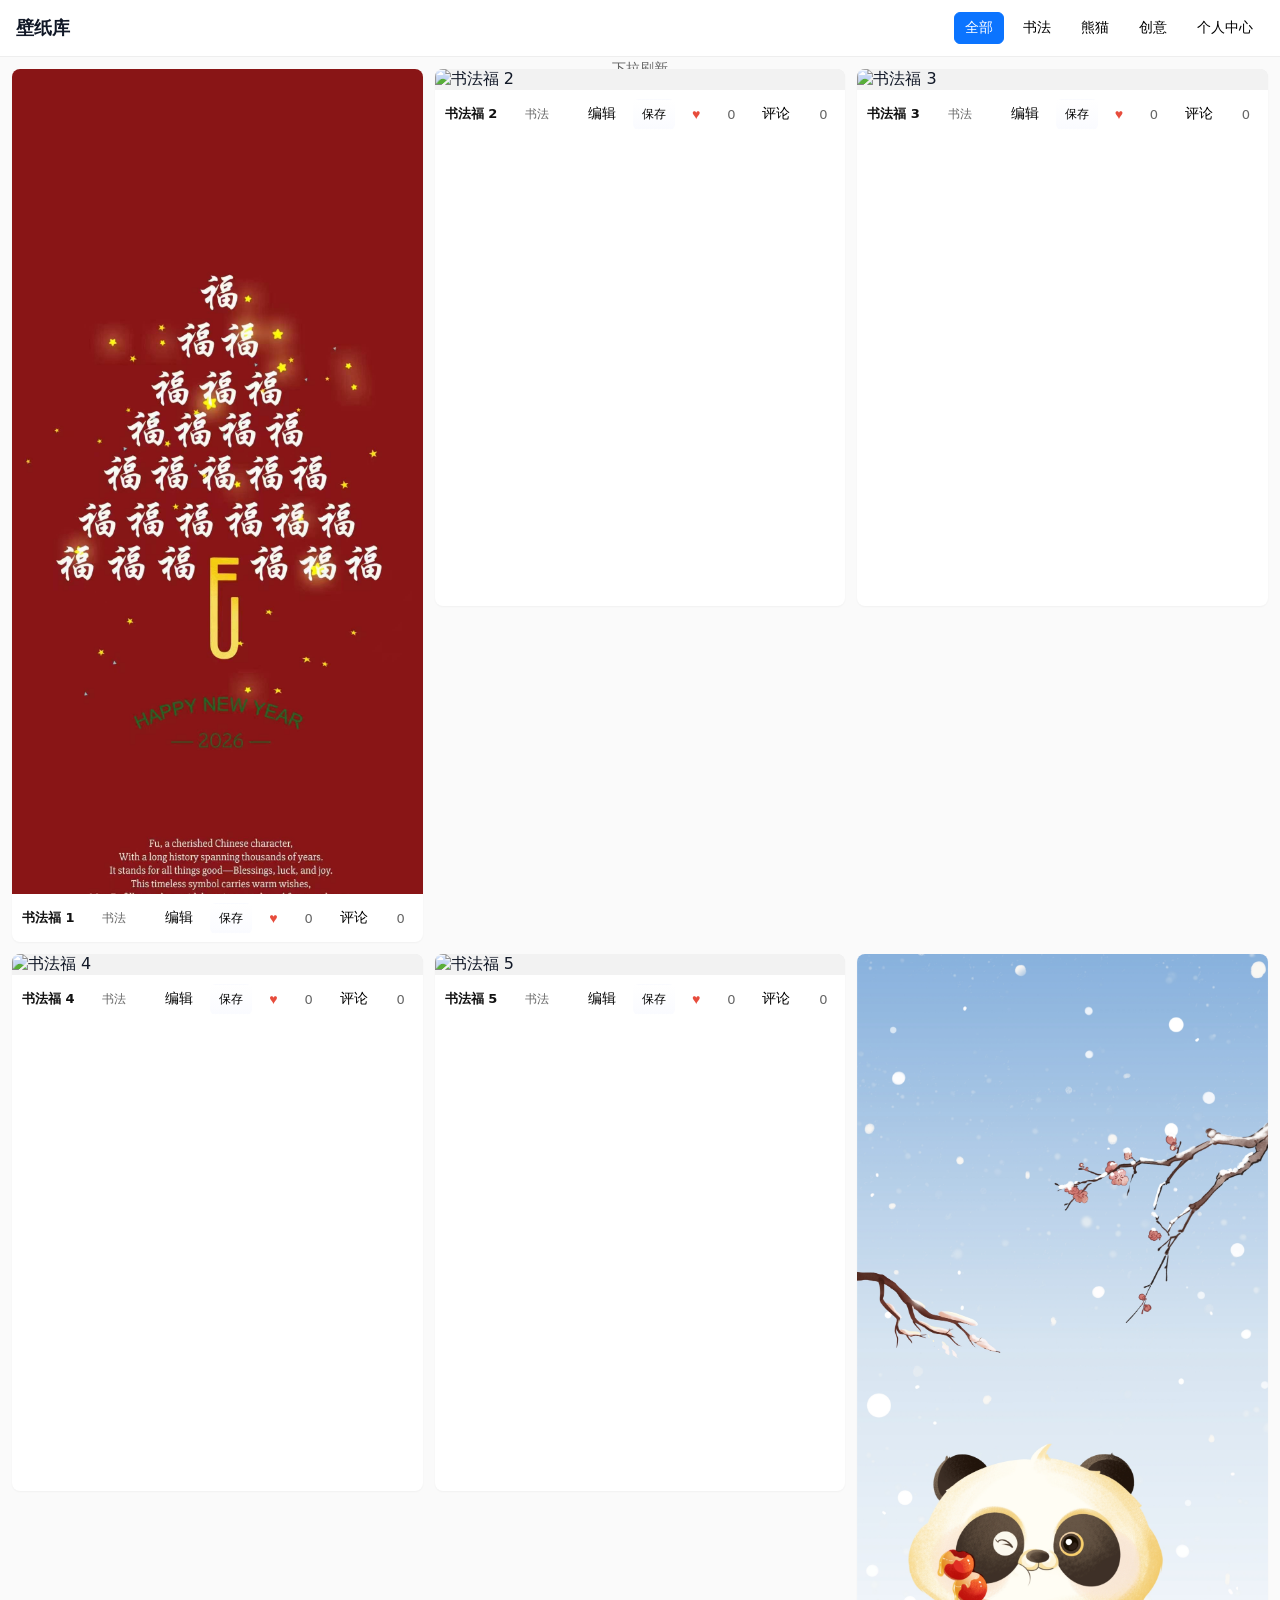
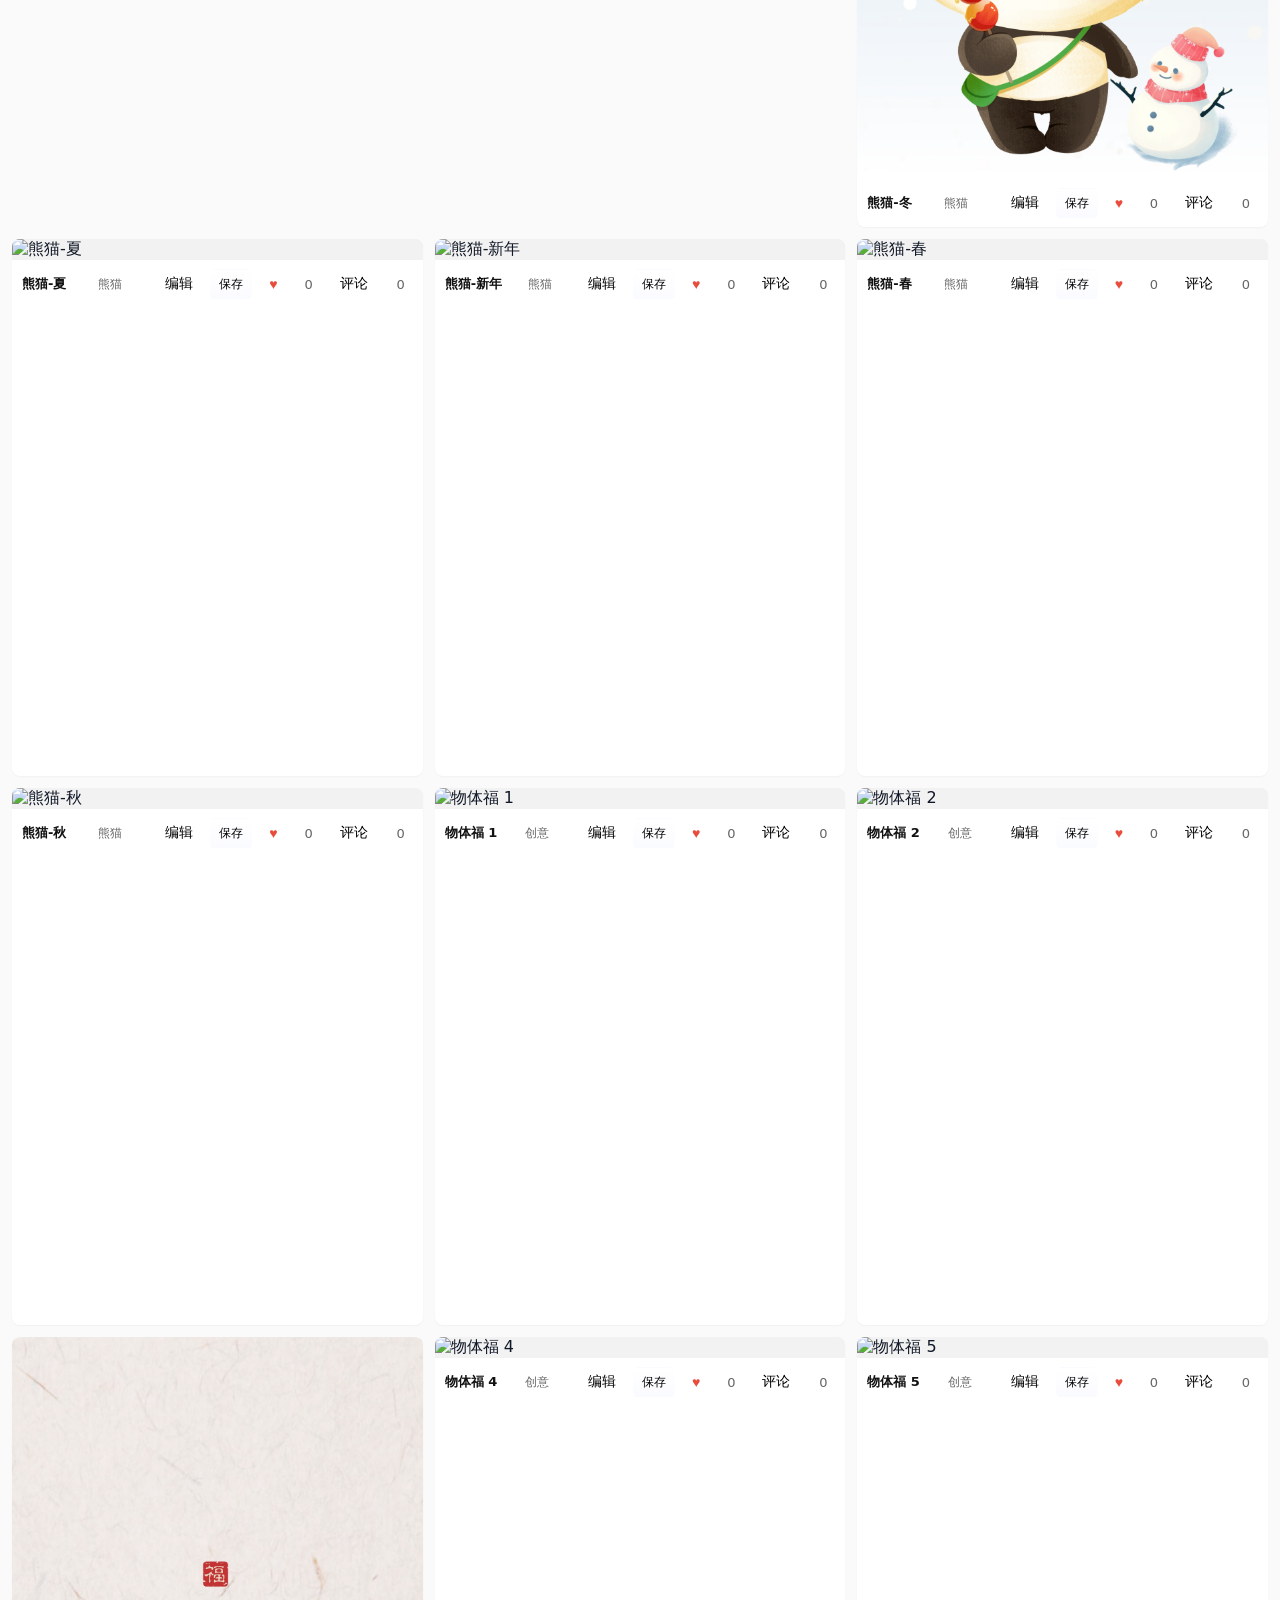
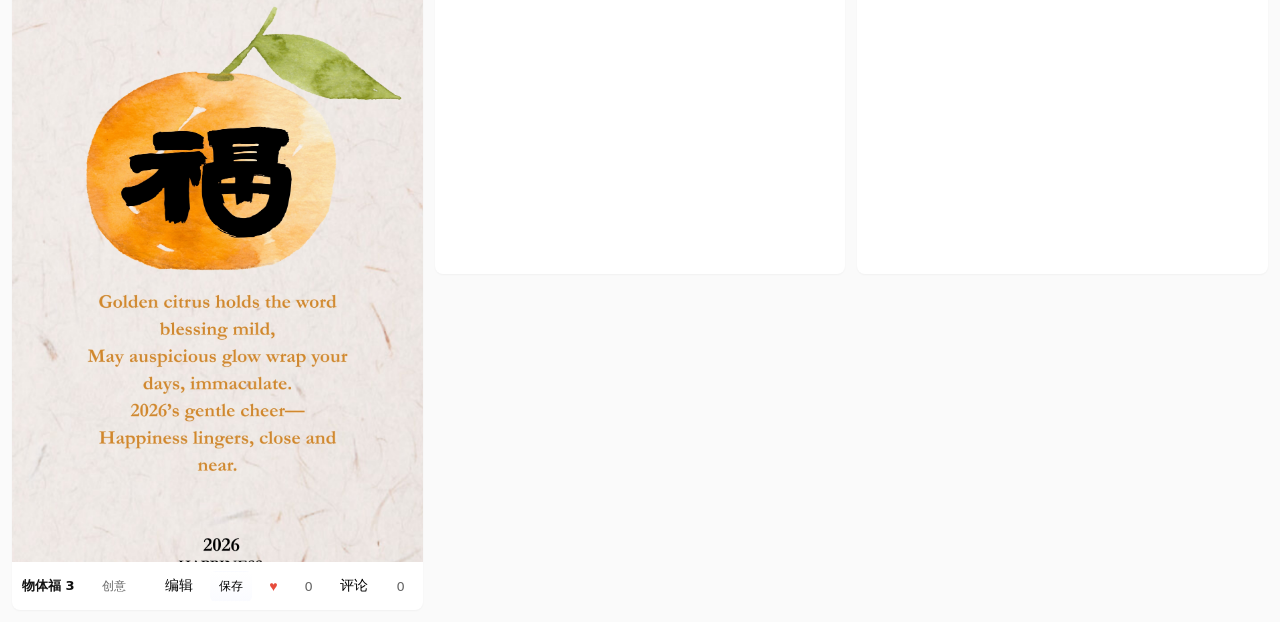
==== commit 306f97be: "完成功能4" ====
--- a/index.html
+++ b/index.html
@@ -340,12 +340,15 @@
     </div>
   </div>
 
-  <!-- Image Preview Modal -->
+  <!-- Image Preview Modal - 小红书风格 -->
   <div id="previewModal" class="preview-modal" aria-hidden="true" style="display:none;position:fixed;inset:0;z-index:1100;">
-    <div class="preview-backdrop" style="position:absolute;inset:0;background:rgba(0,0,0,0.75);"></div>
-    <div class="preview-panel" style="position:relative;margin:40px auto;max-width:90%;max-height:90%;display:flex;align-items:center;justify-content:center;z-index:1;">
-      <button id="previewClose" class="button" style="position:absolute;right:8px;top:8px;z-index:2;">关闭</button>
-      <img id="previewImage" src="" alt="预览" style="max-width:100%;max-height:100%;border-radius:6px;box-shadow:0 6px 18px rgba(0,0,0,0.5);" />
+    <div class="preview-backdrop" style="position:absolute;inset:0;background:#000;"></div>
+    <div class="preview-panel" style="position:relative;width:100%;height:100%;display:flex;align-items:center;justify-content:center;">
+      <button id="previewClose" class="preview-close">&times;</button>
+      <button id="prevBtn" class="preview-nav prev" style="position:absolute;left:16px;top:50%;transform:translateY(-50%);">&#8249;</button>
+      <button id="nextBtn" class="preview-nav next" style="position:absolute;right:16px;top:50%;transform:translateY(-50%);">&#8250;</button>
+      <img id="previewImage" src="" alt="预览" style="max-width:100%;max-height:100%;object-fit:contain;" />
+      <div id="previewTitle" style="position:absolute;bottom:60px;color:#fff;font-size:14px;text-shadow:0 1px 3px rgba(0,0,0,0.5);z-index:10;"></div>
     </div>
   </div>
 
--- a/styles.css
+++ b/styles.css
@@ -22,10 +22,10 @@
 
 .grid{display:grid;grid-template-columns:repeat(3,1fr);gap:12px}
 .tile{background:#fff;border-radius:8px;overflow:hidden;box-shadow:0 1px 2px rgba(0,0,0,0.04);display:flex;flex-direction:column}
-.tile-media{width:100%;aspect-ratio:3/4;overflow:hidden;background:#eee;position:relative}
-/* Fallback for browsers without aspect-ratio: use padding to enforce 3:4 */
-.tile-media::before{content:"";display:block;padding-top:133.3333%}
-.tile-img{position:absolute;inset:0;width:100%;height:100%;object-fit:cover;display:block;transition:transform 420ms cubic-bezier(.22,.9,.28,1)}
+.tile-media{width:100%;overflow:hidden;background:#eee;position:relative;display:block}
+/* 移除固定的 aspect-ratio，让高度由内容决定 */
+.tile-media::before{content:none;display:none}
+.tile-img{width:100%;height:100%;object-fit:cover;display:block;transition:transform 420ms cubic-bezier(.22,.9,.28,1)}
 .tile:active .tile-img{transform:scale(0.995)}
 .tile-meta{padding:8px 10px;font-size:13px;display:flex;justify-content:space-between;align-items:center}
 .tile-meta .title{color:#111;font-weight:600}
@@ -44,7 +44,94 @@
 /* Preview modal styles */
 .preview-modal{display:none}
 .preview-panel{background:transparent}
-.preview-backdrop{cursor:pointer}
+/* 小红书风格预览 */
+.preview-modal .preview-backdrop {
+  cursor: pointer;
+  background: #000;
+  opacity: 0;
+  transition: opacity 0.3s ease;
+}
+.preview-modal.preview-active .preview-backdrop {
+  opacity: 1;
+}
+#previewImage {
+  max-width: 100%;
+  max-height: 100%;
+  border-radius: 0;
+  box-shadow: none;
+  object-fit: contain;
+  transition: transform 0.3s ease;
+}
+.preview-panel {
+  position: relative;
+  width: 100%;
+  height: 100%;
+  display: flex;
+  flex-direction: column;
+  align-items: center;
+  justify-content: center;
+}
+#previewTitle {
+  position: absolute;
+  bottom: 80px;
+  left: 50%;
+  transform: translateX(-50%);
+  color: #fff;
+  font-size: 14px;
+  text-shadow: 0 1px 3px rgba(0,0,0,0.5);
+  z-index: 10;
+  max-width: 80%;
+  text-align: center;
+  white-space: nowrap;
+  overflow: hidden;
+  text-overflow: ellipsis;
+}
+#previewClose {
+  position: absolute;
+  top: 20px;
+  right: 20px;
+  z-index: 20;
+  background: rgba(255,255,255,0.2);
+  border: none;
+  color: #fff;
+  width: 36px;
+  height: 36px;
+  border-radius: 50%;
+  font-size: 18px;
+  cursor: pointer;
+  display: flex;
+  align-items: center;
+  justify-content: center;
+  backdrop-filter: blur(10px);
+}
+#previewClose:hover {
+  background: rgba(255,255,255,0.3);
+}
+
+/* 导航箭头 */
+.preview-nav {
+  position: absolute;
+  top: 50%;
+  transform: translateY(-50%);
+  width: 44px;
+  height: 44px;
+  background: rgba(255,255,255,0.2);
+  border: none;
+  border-radius: 50%;
+  color: #fff;
+  font-size: 20px;
+  cursor: pointer;
+  display: flex;
+  align-items: center;
+  justify-content: center;
+  backdrop-filter: blur(10px);
+  z-index: 15;
+}
+.preview-nav:hover {
+  background: rgba(255,255,255,0.3);
+}
+.preview-nav.prev { left: 16px; }
+.preview-nav.next { right: 16px; }
 
 /* User modal / gallery */
 .user-modal{display:none}
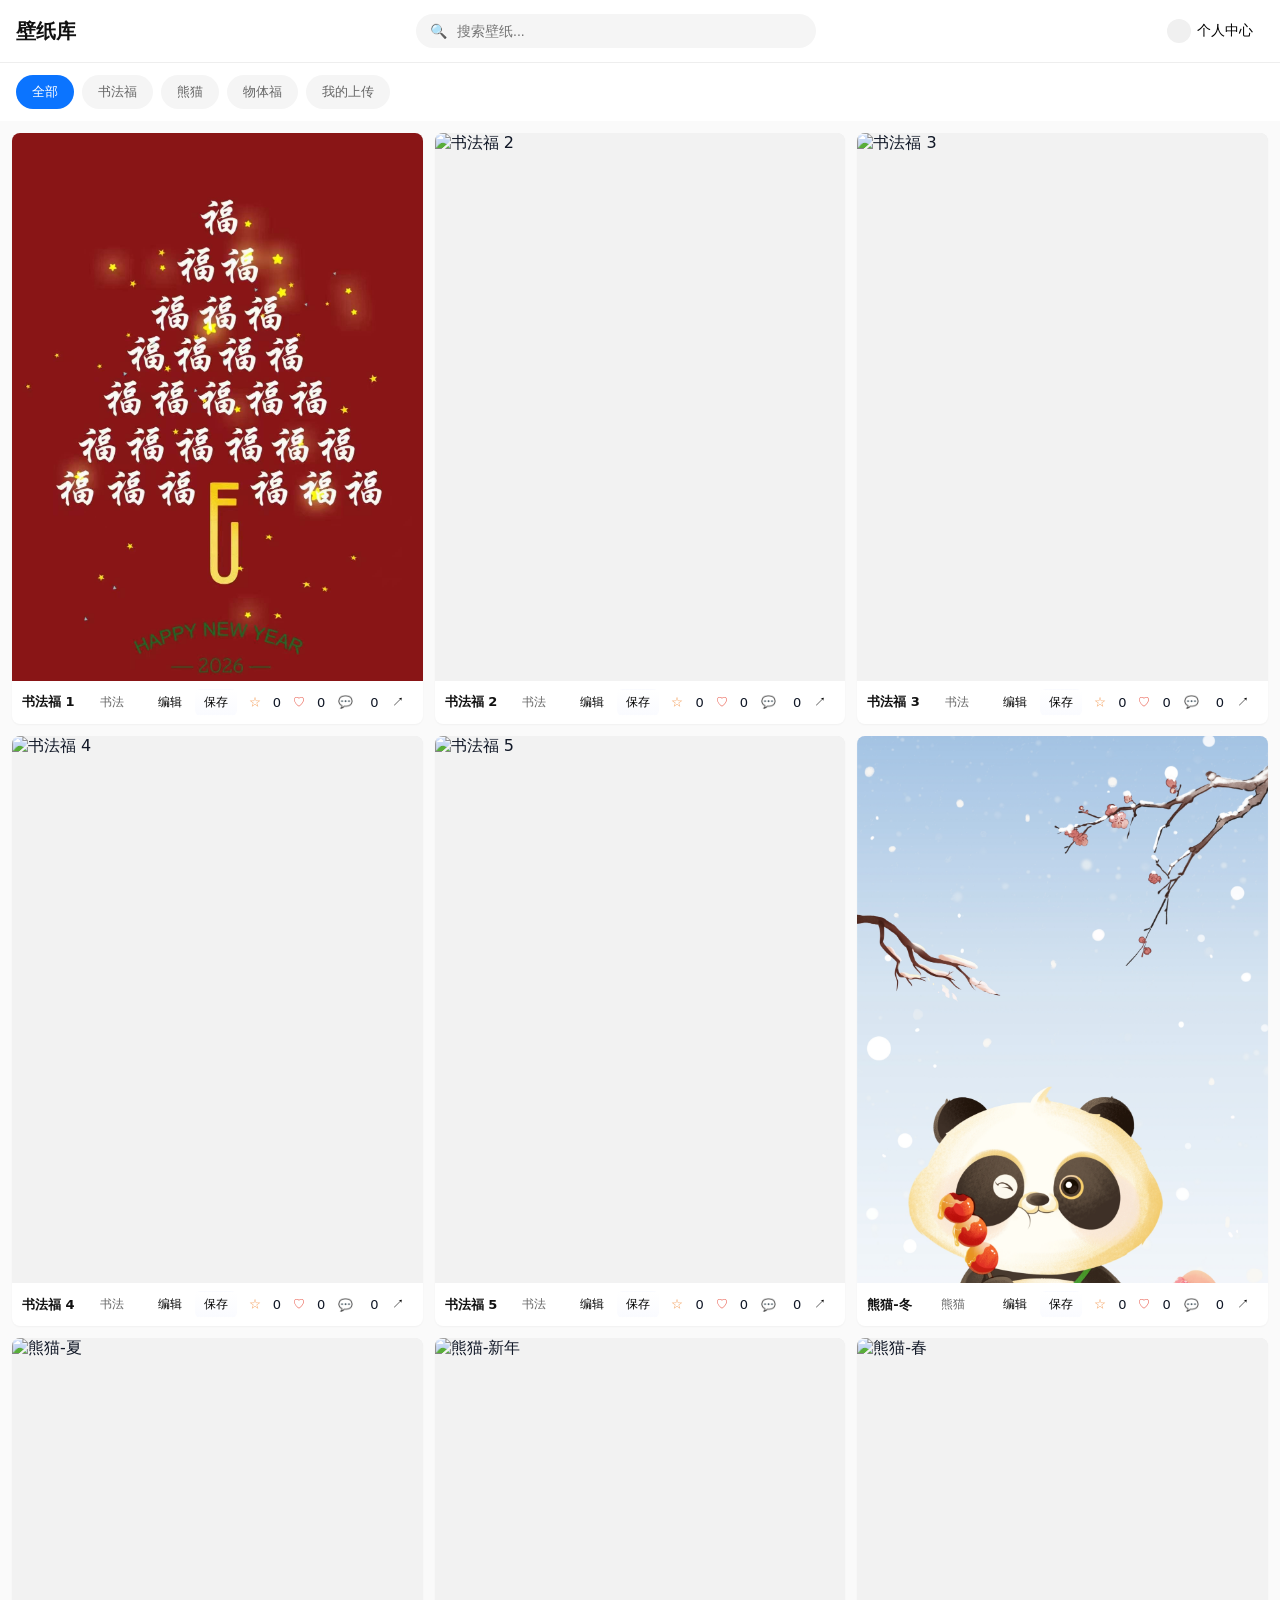
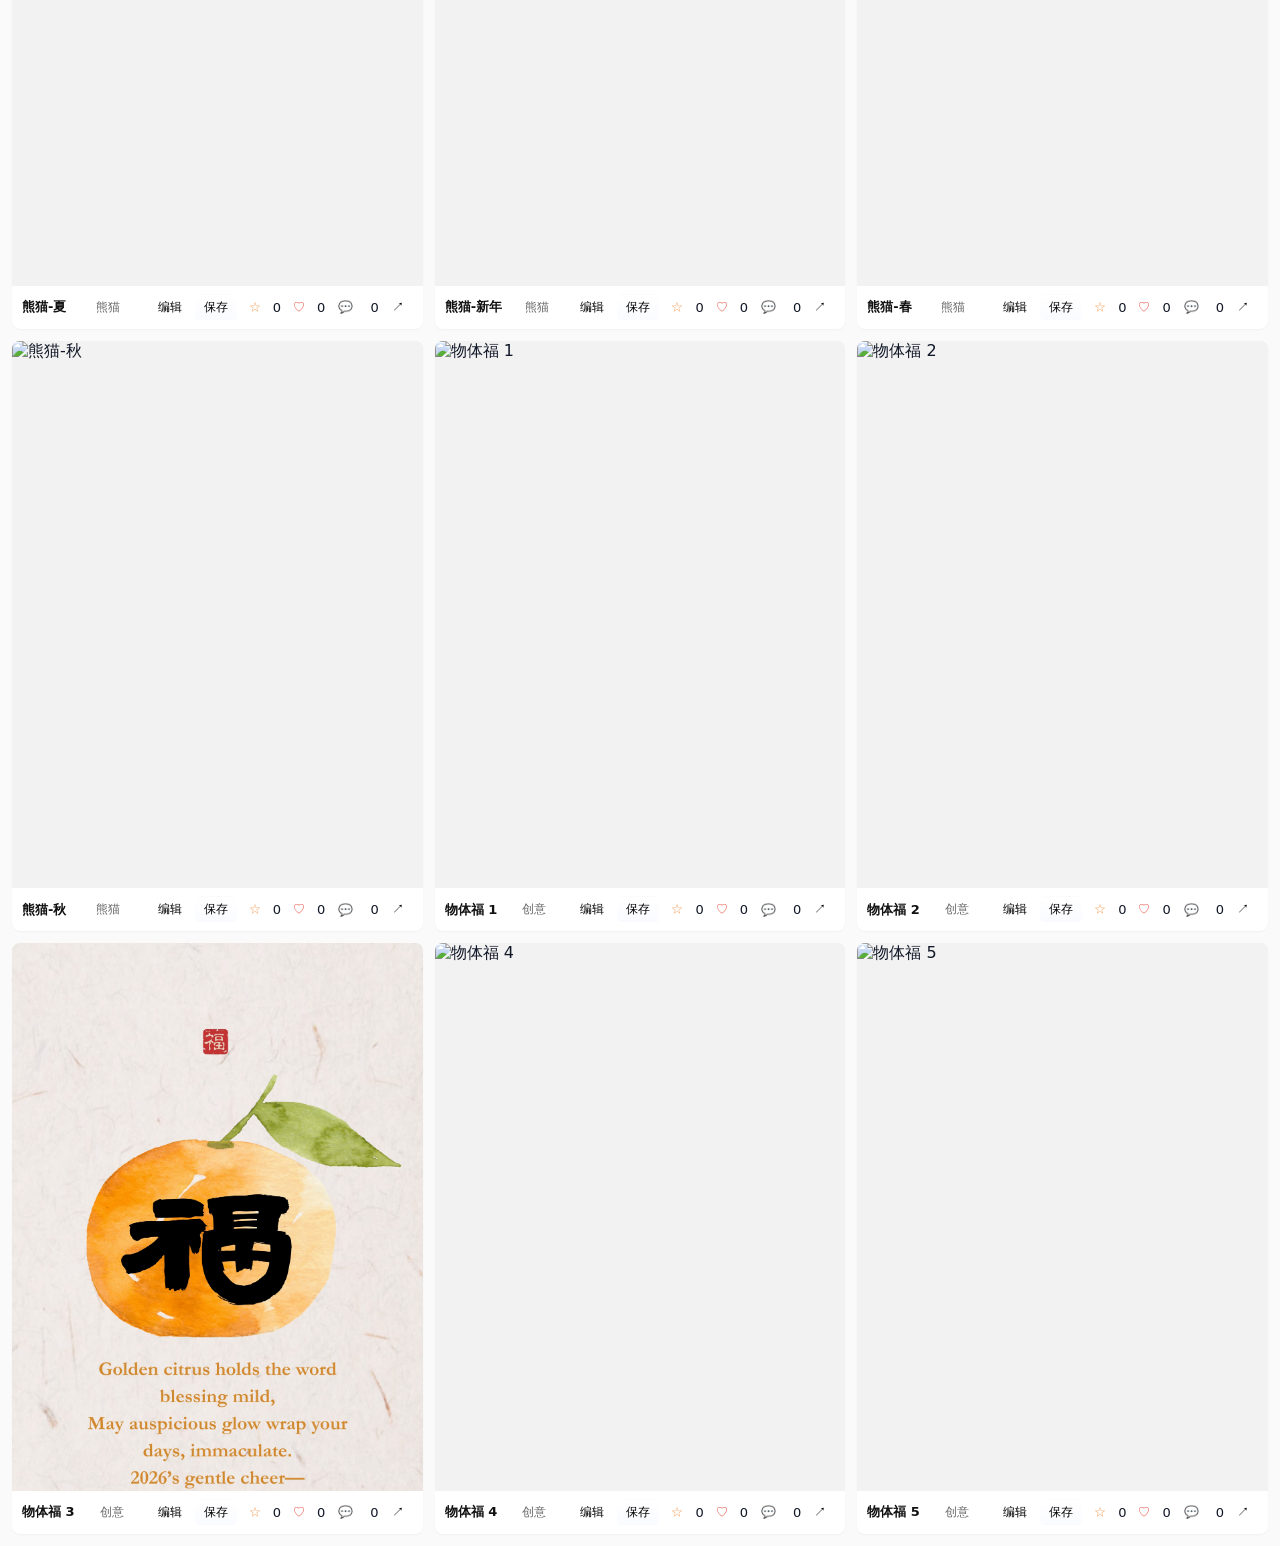
==== commit 5fecdd35: "over" ====
--- a/index.html
+++ b/index.html
@@ -17,16 +17,34 @@
 </head>
 <body>
   <header class="app-header">
-    <h1>壁纸库</h1>
-    <div style="display:flex;gap:8px;align-items:center">
-      <div class="filters" id="filters"></div>
+    <div class="header-left">
+      <h1>壁纸库</h1>
+    </div>
+    <div class="header-center">
+      <div class="search-box">
+        <span class="search-icon">🔍</span>
+        <input type="text" id="searchInput" placeholder="搜索壁纸...">
+      </div>
+    </div>
+    <div class="header-right">
       <button id="installBtn" class="button" style="display:none">添加到主屏幕</button>
-      <button id="userBtn" class="button">个人中心</button>
+      <button id="userBtn" class="button user-btn">
+        <span class="user-avatar-small" id="headerAvatar"></span>
+        <span id="headerNickname">个人中心</span>
+      </button>
     </div>
   </header>
 
+  <!-- 分类标签栏 -->
+  <div class="category-tabs">
+    <button class="category-tab active" data-category="全部">全部</button>
+    <button class="category-tab" data-category="书法">书法福</button>
+    <button class="category-tab" data-category="熊猫">熊猫</button>
+    <button class="category-tab" data-category="创意">物体福</button>
+    <button class="category-tab" data-category="上传">我的上传</button>
+  </div>
+
   <main>
-    <div id="pullToRefresh" class="pull-area">下拉刷新</div>
     <section id="grid" class="grid" aria-live="polite"></section>
   </main>
 
@@ -38,13 +56,16 @@
       <div class="tile-meta">
         <div class="title"></div>
         <div class="category"></div>
-        <div style="display:flex;gap:6px;align-items:center;">
+        <div class="tile-actions">
           <button class="edit-btn button">编辑</button>
           <button class="save-btn button">保存</button>
-          <button class="like-btn button">♥</button>
-          <span class="like-count" style="font-size:13px;color:#666;min-width:28px;display:inline-block;text-align:center">0</span>
-          <button class="comment-btn button">评论</button>
-          <span class="comment-count" style="font-size:13px;color:#666;min-width:24px;display:inline-block;text-align:center">0</span>
+          <button class="collect-btn button" title="收藏">☆</button>
+          <span class="collect-count">0</span>
+          <button class="like-btn button" title="点赞">♡</button>
+          <span class="like-count">0</span>
+          <button class="comment-btn button" title="评论">💬</button>
+          <span class="comment-count">0</span>
+          <button class="share-btn button" title="分享">↗</button>
         </div>
       </div>
     </article>
@@ -372,37 +393,111 @@
     </div>
   </div>
 
-  <!-- User Profile / Upload Modal -->
+  <!-- User Profile / Upload Modal - 个人中心 -->
   <div id="userModal" class="user-modal" aria-hidden="true" style="display:none;position:fixed;inset:0;z-index:1200;">
     <div class="user-backdrop" style="position:absolute;inset:0;background:rgba(0,0,0,0.6);"></div>
-    <div class="user-panel" style="position:relative;margin:40px auto;max-width:900px;background:#fff;border-radius:8px;padding:12px;z-index:1;">
-      <div style="display:flex;justify-content:space-between;align-items:center;margin-bottom:8px;">
-        <div style="font-weight:600">个人中心</div>
+    <div class="user-panel" style="position:relative;margin:40px auto;max-width:900px;max-height:90vh;background:#fff;border-radius:12px;padding:20px;z-index:1;overflow:auto;">
+      <!-- 关闭按钮 -->
+      <div style="display:flex;justify-content:space-between;align-items:center;margin-bottom:20px;">
+        <div style="font-weight:600;font-size:18px;">个人中心</div>
         <div>
           <button id="userClose" class="button">关闭</button>
         </div>
       </div>
-      <div style="display:flex;gap:12px;align-items:flex-start;">
-        <div style="flex:1;min-width:300px;max-height:60vh;overflow:auto;border:1px solid #eee;padding:12px;">
-          <div style="margin-bottom:8px;">
-            <label style="display:block;font-weight:600;margin-bottom:6px;">上传图片</label>
-            <input id="uploadInput" type="file" accept="image/*" multiple />
-            <div style="margin-top:8px;color:#666;font-size:13px">支持多图上传，会压缩并存入本地（仅用于演示）。</div>
-          </div>
-          <div>
-            <div style="font-weight:600;margin-bottom:6px;">我的上传</div>
-            <div id="uploadGallery" style="display:grid;grid-template-columns:repeat(3,1fr);gap:8px"></div>
-          </div>
-        </div>
-        <div style="width:320px;max-height:60vh;overflow:auto;">
-          <div style="display:flex;flex-direction:column;gap:8px;">
-            <div style="font-weight:600">说明</div>
-            <div style="color:#666;font-size:13px">上传的图片会添加到壁纸库顶部，并保存在本地存储用于页面刷新时恢复。若需长期存储请接入服务器或 IndexedDB。</div>
-          </div>
-        </div>
-      </div>
+
+      <!-- 用户信息头部 -->
+      <div class="profile-header" style="display:flex;gap:20px;align-items:center;padding-bottom:20px;border-bottom:1px solid #eee;margin-bottom:20px;">
+        <!-- 头像 -->
+        <div style="position:relative;">
+          <img id="userAvatarPreview" src="icons/icon.svg" alt="头像" style="width:80px;height:80px;border-radius:50%;object-fit:cover;border:2px solid #eee;">
+          <label for="userAvatarInput" class="avatar-edit-btn" style="position:absolute;bottom:0;right:0;width:26px;height:26px;background:#0b74ff;border-radius:50%;display:flex;align-items:center;justify-content:center;cursor:pointer;font-size:14px;color:#fff;">
+            📷
+          </label>
+          <input id="userAvatarInput" type="file" accept="image/*" style="display:none;">
+        </div>
+        <!-- 用户名和简介 -->
+        <div style="flex:1;">
+          <div style="display:flex;align-items:center;gap:8px;margin-bottom:6px;">
+            <input id="userNickname" placeholder="设置昵称" style="font-size:18px;font-weight:600;border:none;outline:none;width:150px;background:transparent;">
+            <span class="verified-badge" style="display:none;font-size:14px;">✓</span>
+          </div>
+          <textarea id="userBio" placeholder="添加简介，让大家认识你" style="width:100%;min-height:40px;padding:6px;border:1px solid #eee;border-radius:6px;resize:none;font-size:13px;color:#666;outline:none;" maxlength="50"></textarea>
+        </div>
+      </div>
+
+      <!-- 数据统计 -->
+      <div class="profile-stats" style="display:flex;gap:30px;justify-content:center;padding:16px 0;border-bottom:1px solid #eee;margin-bottom:20px;">
+        <div class="stat-item" style="text-align:center;">
+          <div id="statLikes" style="font-size:20px;font-weight:600;">0</div>
+          <div style="font-size:12px;color:#999;">获赞</div>
+        </div>
+        <div class="stat-item" style="text-align:center;">
+          <div id="statCollects" style="font-size:20px;font-weight:600;">0</div>
+          <div style="font-size:12px;color:#999;">收藏</div>
+        </div>
+        <div class="stat-item" style="text-align:center;">
+          <div id="statUploads" style="font-size:20px;font-weight:600;">0</div>
+          <div style="font-size:12px;color:#999;">上传</div>
+        </div>
+        <div class="stat-item" style="text-align:center;">
+          <div id="statComments" style="font-size:20px;font-weight:600;">0</div>
+          <div style="font-size:12px;color:#999;">评论</div>
+        </div>
+      </div>
+
+      <!-- 功能列表 -->
+      <div class="profile-menu" style="margin-bottom:20px;">
+        <div class="menu-item" style="display:flex;align-items:center;gap:12px;padding:14px;border-radius:8px;cursor:pointer;transition:background 0.2s;" onmouseover="this.style.background='#f5f5f5'" onmouseout="this.style.background='transparent'">
+          <span style="font-size:18px;">📤</span>
+          <div style="flex:1;">
+            <div style="font-weight:500;">我的上传</div>
+            <div style="font-size:12px;color:#999;">管理已上传的壁纸</div>
+          </div>
+          <span style="color:#999;">›</span>
+        </div>
+        <div class="menu-item" style="display:flex;align-items:center;gap:12px;padding:14px;border-radius:8px;cursor:pointer;transition:background 0.2s;" onmouseover="this.style.background='#f5f5f5'" onmouseout="this.style.background='transparent'">
+          <span style="font-size:18px;">❤️</span>
+          <div style="flex:1;">
+            <div style="font-weight:500;">我的点赞</div>
+            <div style="font-size:12px;color:#999;">查看点赞过的图片</div>
+          </div>
+          <span style="color:#999;">›</span>
+        </div>
+        <div class="menu-item" style="display:flex;align-items:center;gap:12px;padding:14px;border-radius:8px;cursor:pointer;transition:background 0.2s;" onmouseover="this.style.background='#f5f5f5'" onmouseout="this.style.background='transparent'">
+          <span style="font-size:18px;">💬</span>
+          <div style="flex:1;">
+            <div style="font-weight:500;">我的评论</div>
+            <div style="font-size:12px;color:#999;">查看我的评论</div>
+          </div>
+          <span style="color:#999;">›</span>
+        </div>
+        <div class="menu-item" style="display:flex;align-items:center;gap:12px;padding:14px;border-radius:8px;cursor:pointer;transition:background 0.2s;" onmouseover="this.style.background='#f5f5f5'" onmouseout="this.style.background='transparent'">
+          <span style="font-size:18px;">⭐</span>
+          <div style="flex:1;">
+            <div style="font-weight:500;">我的收藏</div>
+            <div style="font-size:12px;color:#999;">收藏的图片</div>
+          </div>
+          <span style="color:#999;">›</span>
+        </div>
+      </div>
+
+      <!-- 保存按钮 -->
+      <button id="userSaveProfile" class="button" style="width:100%;padding:12px;background:#0b74ff;border:none;border-radius:8px;color:#fff;font-size:15px;font-weight:600;cursor:pointer;">保存修改</button>
     </div>
   </div>
+
+  <!-- 内容列表弹窗（我的上传/点赞/收藏等） -->
+  <div id="contentModal" class="content-modal" style="display:none;position:fixed;inset:0;z-index:1300;">
+    <div style="position:absolute;inset:0;background:rgba(0,0,0,0.6);" onclick="hideContentModal()"></div>
+    <div style="position:relative;margin:60px auto;max-width:500px;max-height:70vh;background:#fff;border-radius:12px;overflow:hidden;display:flex;flex-direction:column;">
+      <div style="display:flex;justify-content:space-between;align-items:center;padding:16px;border-bottom:1px solid #eee;">
+        <div id="contentModalTitle" style="font-weight:600;font-size:16px;">标题</div>
+        <button onclick="hideContentModal()" style="background:none;border:none;font-size:20px;cursor:pointer;">&times;</button>
+      </div>
+      <div id="contentList" style="flex:1;overflow:auto;padding:12px;"></div>
+    </div>
+  </div>
+
   <script src="app.js" type="module"></script>
 </body>
 </html>
--- a/styles.css
+++ b/styles.css
@@ -7,10 +7,28 @@
 	padding-left: env(safe-area-inset-left);
 }
 
-body{font-family:Inter,system-ui,Segoe UI,Arial;margin:0;background:#fafafa;color:#111}
-.app-header{display:flex;align-items:center;justify-content:space-between;padding:12px 16px;background:#fff;border-bottom:1px solid #eee;position:sticky;top:0;z-index:10}
-.app-header h1{margin:0;font-size:18px}
-.filters{display:flex;gap:8px;flex-wrap:wrap}
+body{font-family:Inter,system-ui,Segoe UI,Arial;margin:0;background:#f5f5f5;color:#111}
+.app-header{display:flex;align-items:center;justify-content:space-between;padding:12px 16px;background:#fff;border-bottom:1px solid #eee;position:sticky;top:0;z-index:10;gap:16px;}
+.app-header h1{margin:0;font-size:20px;color:#111;}
+.header-left{flex:0 0 auto;}
+.header-center{flex:1;max-width:400px;}
+.header-right{display:flex;gap:8px;align-items:center;}
+
+/* 搜索框 */
+.search-box{display:flex;align-items:center;background:#f5f5f5;border-radius:20px;padding:8px 14px;gap:8px;}
+.search-box input{border:none;background:transparent;outline:none;flex:1;font-size:14px;min-width:120px;}
+.search-icon{font-size:14px;}
+
+/* 用户按钮 */
+.user-btn{display:flex;align-items:center;gap:6px;padding:6px 12px;white-space:nowrap;border:1px solid #eee;}
+.user-avatar-small{width:24px;height:24px;border-radius:50%;background:#f0f0f0;display:inline-block;background-size:cover;background-position:center;text-align:center;line-height:24px;font-size:12px;color:#999;}
+
+/* 分类标签栏 */
+.category-tabs{display:flex;gap:8px;padding:12px 16px;background:#fff;overflow-x:auto;scrollbar-width:none;-ms-overflow-style:none;}
+.category-tabs::-webkit-scrollbar{display:none;}
+.category-tab{padding:8px 16px;border:none;background:#f5f5f5;border-radius:20px;font-size:13px;color:#666;cursor:pointer;white-space:nowrap;transition:all 0.2s;}
+.category-tab.active{background:#0b74ff;color:#fff;}
+.category-tab:hover:not(.active){background:#e8e8e8;}
 .button{padding:6px 10px;border-radius:6px;border:1px solid #ddd;background:#fff;cursor:pointer;font-size:14px}
 .button.active{background:#0b74ff;color:#fff;border-color:#0b74ff}
 /* iOS style subtle shadow and smoother transitions */
@@ -18,18 +36,22 @@
 .button:active{transform:scale(0.96)}
 
 main{padding:12px}
-.pull-area{height:0;display:flex;align-items:center;justify-content:center;color:#666;font-size:14px;transition:height 160ms ease}
 
 .grid{display:grid;grid-template-columns:repeat(3,1fr);gap:12px}
 .tile{background:#fff;border-radius:8px;overflow:hidden;box-shadow:0 1px 2px rgba(0,0,0,0.04);display:flex;flex-direction:column}
-.tile-media{width:100%;overflow:hidden;background:#eee;position:relative;display:block}
-/* 移除固定的 aspect-ratio，让高度由内容决定 */
-.tile-media::before{content:none;display:none}
-.tile-img{width:100%;height:100%;object-fit:cover;display:block;transition:transform 420ms cubic-bezier(.22,.9,.28,1)}
+.tile-media{width:100%;aspect-ratio:3/4;overflow:hidden;background:#eee;position:relative}
+.tile-media::before{content:"";display:block;padding-top:133.3333%}
+.tile-img{position:absolute;inset:0;width:100%;height:100%;object-fit:cover;display:block;transition:transform 420ms cubic-bezier(.22,.9,.28,1)}
 .tile:active .tile-img{transform:scale(0.995)}
 .tile-meta{padding:8px 10px;font-size:13px;display:flex;justify-content:space-between;align-items:center}
 .tile-meta .title{color:#111;font-weight:600}
 .tile-meta .category{font-size:12px;color:#666}
+.tile-actions{display:flex;gap:4px;align-items:center;flex-wrap:wrap;}
+.tile-actions .button{padding:4px 8px;font-size:12px;}
+.collect-btn{background:transparent;border:none;color:#f4a261;}
+.collect-btn.active{color:#e76f51;}
+.like-btn{background:transparent;border:none;color:#e74c3c;font-size:14px;}
+.like-btn.active{color:#c0392b;}
 
 .save-btn{padding:6px 8px;border-radius:6px;border:1px solid #eee;background:linear-gradient(#fff,#fafbff);font-size:12px}
 .save-btn:active{transform:scale(0.97)}
@@ -139,9 +161,15 @@
 #uploadGallery img{border-radius:6px}
 #uploadGallery .button{font-size:12px;padding:4px 6px}
 
-/* user profile avatar */
-#userAvatarPreview{width:80px;height:80px;border-radius:50%;object-fit:cover;border:1px solid #eee}
+/* 用户头像 */
+#userAvatarPreview{width:80px;height:80px;border-radius:50%;object-fit:cover;border:2px solid #eee}
 #userAvatarInput{width:100%}
+
+/* 个人中心弹窗样式 */
+.user-modal .user-panel{background:#fff;border-radius:12px;}
+.user-modal .profile-header{border-bottom:1px solid #eee;padding-bottom:20px;}
+.user-modal .profile-stats{justify-content:center;gap:40px;}
+.user-modal .stat-item{min-width:60px;}
 
 /* Like / Comment buttons */
 .like-btn{background:transparent;border-color:transparent;color:#e74c3c}
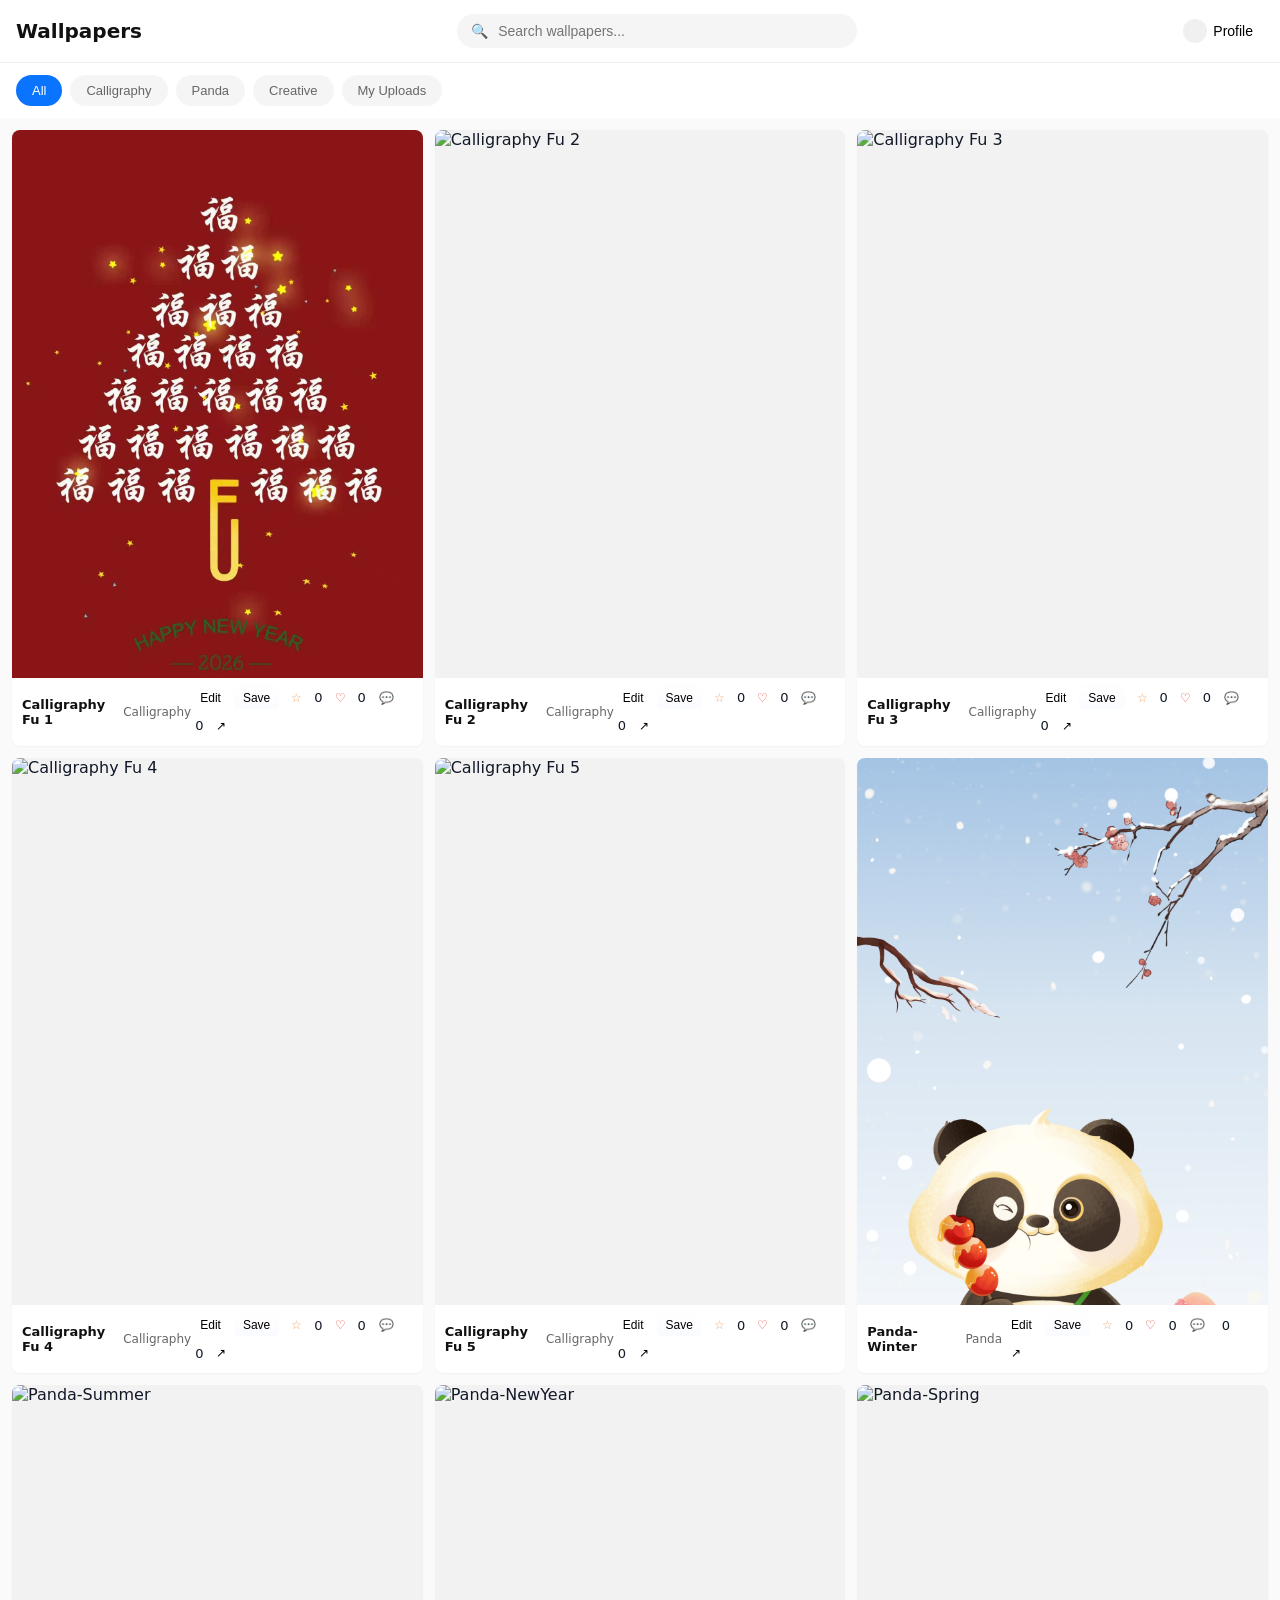
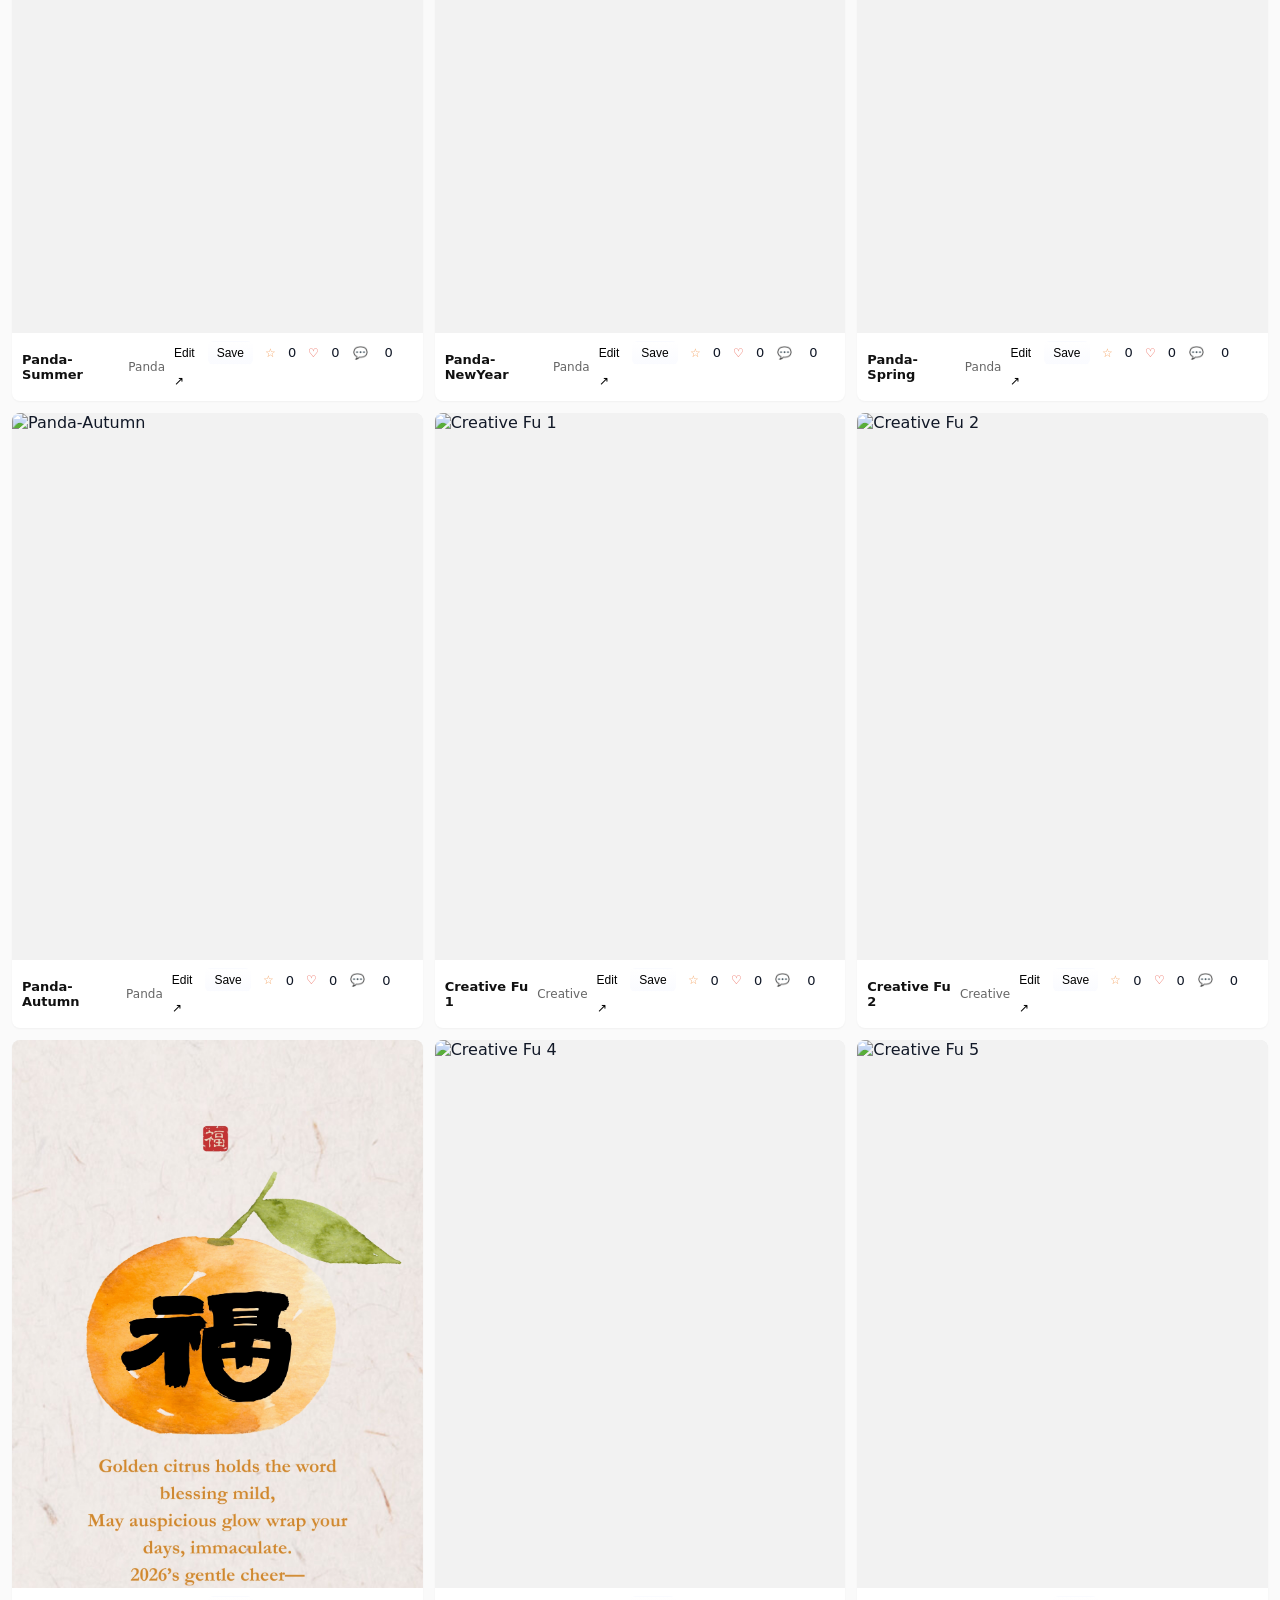
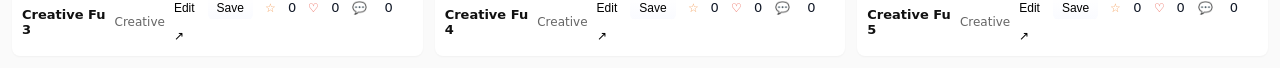
==== commit 82654a92: "en" ====
--- a/index.html
+++ b/index.html
@@ -1,16 +1,16 @@
 <!doctype html>
-<html lang="zh-CN">
+<html lang="en">
 <head>
   <meta charset="utf-8" />
   <meta name="viewport" content="width=device-width,initial-scale=1" />
-  <title>壁纸网格展示</title>
+  <title>Wallpaper Gallery</title>
   <meta name="theme-color" content="#0b74ff">
   <meta name="apple-mobile-web-app-capable" content="yes">
   <meta name="apple-mobile-web-app-status-bar-style" content="default">
   <link rel="stylesheet" href="styles.css">
   <link rel="manifest" href="manifest.json">
   <link rel="apple-touch-icon" href="icons/icon.svg">
-  <!-- Google Fonts - 中文字体库 -->
+  <!-- Google Fonts - Chinese font library -->
   <link rel="preconnect" href="https://fonts.googleapis.com">
   <link rel="preconnect" href="https://fonts.gstatic.com" crossorigin>
   <link href="https://fonts.googleapis.com/css2?family=Long+Cang&family=Liu+Jian+Mao+Cao&family=Ma+Shan+Zheng&family=Noto+Sans+SC:wght@100..900&family=Noto+Serif+SC:wght@200..900&family=ZCOOL+KuaiLe&family=ZCOOL+QingKe+HuangYou&family=ZCOOL+XiaoWei&family=Zhi+Mang+Xing&display=swap" rel="stylesheet">
@@ -18,30 +18,30 @@
 <body>
   <header class="app-header">
     <div class="header-left">
-      <h1>壁纸库</h1>
+      <h1>Wallpapers</h1>
     </div>
     <div class="header-center">
       <div class="search-box">
         <span class="search-icon">🔍</span>
-        <input type="text" id="searchInput" placeholder="搜索壁纸...">
+        <input type="text" id="searchInput" placeholder="Search wallpapers...">
       </div>
     </div>
     <div class="header-right">
-      <button id="installBtn" class="button" style="display:none">添加到主屏幕</button>
+      <button id="installBtn" class="button" style="display:none">Add to Home Screen</button>
       <button id="userBtn" class="button user-btn">
         <span class="user-avatar-small" id="headerAvatar"></span>
-        <span id="headerNickname">个人中心</span>
+        <span id="headerNickname">Profile</span>
       </button>
     </div>
   </header>
 
-  <!-- 分类标签栏 -->
+  <!-- Category tabs -->
   <div class="category-tabs">
-    <button class="category-tab active" data-category="全部">全部</button>
-    <button class="category-tab" data-category="书法">书法福</button>
-    <button class="category-tab" data-category="熊猫">熊猫</button>
-    <button class="category-tab" data-category="创意">物体福</button>
-    <button class="category-tab" data-category="上传">我的上传</button>
+    <button class="category-tab active" data-category="All">All</button>
+    <button class="category-tab" data-category="Calligraphy">Calligraphy</button>
+    <button class="category-tab" data-category="Panda">Panda</button>
+    <button class="category-tab" data-category="Creative">Creative</button>
+    <button class="category-tab" data-category="Upload">My Uploads</button>
   </div>
 
   <main>
@@ -51,244 +51,244 @@
   <template id="tile-template">
     <article class="tile">
       <div class="tile-media">
-        <img alt="壁纸" class="tile-img" loading="lazy">
+        <img alt="Wallpaper" class="tile-img" loading="lazy">
       </div>
       <div class="tile-meta">
         <div class="title"></div>
         <div class="category"></div>
         <div class="tile-actions">
-          <button class="edit-btn button">编辑</button>
-          <button class="save-btn button">保存</button>
-          <button class="collect-btn button" title="收藏">☆</button>
+          <button class="edit-btn button">Edit</button>
+          <button class="save-btn button">Save</button>
+          <button class="collect-btn button" title="Collect">☆</button>
           <span class="collect-count">0</span>
-          <button class="like-btn button" title="点赞">♡</button>
+          <button class="like-btn button" title="Like">♡</button>
           <span class="like-count">0</span>
-          <button class="comment-btn button" title="评论">💬</button>
+          <button class="comment-btn button" title="Comment">💬</button>
           <span class="comment-count">0</span>
-          <button class="share-btn button" title="分享">↗</button>
+          <button class="share-btn button" title="Share">↗</button>
         </div>
       </div>
     </article>
   </template>
 
-  <!-- Image Editor Modal - 专业图片编辑器 -->
+  <!-- Image Editor Modal -->
   <div id="editorModal" class="editor-modal" aria-hidden="true" style="display:none;position:fixed;inset:0;z-index:1000;">
     <div class="editor-backdrop" style="position:absolute;inset:0;background:rgba(0,0,0,0.85);"></div>
-    
+
     <div class="editor-container" style="position:relative;height:100vh;display:flex;flex-direction:column;">
-      <!-- 顶部工具栏 -->
+      <!-- Top toolbar -->
       <div class="editor-toolbar" style="display:flex;justify-content:space-between;align-items:center;padding:12px 20px;background:#1a1a1a;color:#fff;border-bottom:1px solid #333;">
         <div style="display:flex;gap:16px;align-items:center;">
           <button id="editorClose" class="toolbar-btn" style="background:none;border:none;color:#fff;cursor:pointer;font-size:20px;">✕</button>
-          <span style="font-weight:600;font-size:16px;">图片编辑器</span>
+          <span style="font-weight:600;font-size:16px;">Image Editor</span>
         </div>
         <div style="display:flex;gap:8px;">
-          <button id="editorUndo" class="toolbar-btn" title="撤销" style="padding:8px 12px;background:#333;border:none;border-radius:6px;color:#fff;cursor:pointer;">↩ 撤销</button>
-          <button id="editorRedo" class="toolbar-btn" title="重做" style="padding:8px 12px;background:#333;border:none;border-radius:6px;color:#fff;cursor:pointer;">↪ 重做</button>
-          <button id="editorReset" class="toolbar-btn" title="重置" style="padding:8px 12px;background:#333;border:none;border-radius:6px;color:#fff;cursor:pointer;">⟲ 重置</button>
-          <button id="editorSaveBtn" class="toolbar-btn" style="padding:8px 20px;background:#0b74ff;border:none;border-radius:6px;color:#fff;cursor:pointer;font-weight:600;">保存</button>
-          <button id="editorExportBtn" class="toolbar-btn" style="padding:8px 20px;background:#28a745;border:none;border-radius:6px;color:#fff;cursor:pointer;font-weight:600;">导出</button>
-        </div>
-      </div>
-
-      <!-- 主编辑区域 -->
+          <button id="editorUndo" class="toolbar-btn" title="Undo" style="padding:8px 12px;background:#333;border:none;border-radius:6px;color:#fff;cursor:pointer;">↩ Undo</button>
+          <button id="editorRedo" class="toolbar-btn" title="Redo" style="padding:8px 12px;background:#333;border:none;border-radius:6px;color:#fff;cursor:pointer;">↪ Redo</button>
+          <button id="editorReset" class="toolbar-btn" title="Reset" style="padding:8px 12px;background:#333;border:none;border-radius:6px;color:#fff;cursor:pointer;">⟲ Reset</button>
+          <button id="editorSaveBtn" class="toolbar-btn" style="padding:8px 20px;background:#0b74ff;border:none;border-radius:6px;color:#fff;cursor:pointer;font-weight:600;">Save</button>
+          <button id="editorExportBtn" class="toolbar-btn" style="padding:8px 20px;background:#28a745;border:none;border-radius:6px;color:#fff;cursor:pointer;font-weight:600;">Export</button>
+        </div>
+      </div>
+
+      <!-- Main editor area -->
       <div style="flex:1;display:flex;overflow:hidden;">
-        <!-- 左侧工具栏 -->
+        <!-- Left toolbar -->
         <div class="editor-sidebar-left" style="width:60px;background:#1a1a1a;border-right:1px solid #333;display:flex;flex-direction:column;align-items:center;padding:12px 0;gap:8px;">
-          <button class="tool-btn active" data-tool="adjust" title="调节" style="width:44px;height:44px;background:#333;border:none;border-radius:8px;color:#fff;cursor:pointer;font-size:18px;">⚡</button>
-          <button class="tool-btn" data-tool="filter" title="滤镜" style="width:44px;height:44px;background:transparent;border:none;border-radius:8px;color:#999;cursor:pointer;font-size:18px;">🎨</button>
-          <button class="tool-btn" data-tool="crop" title="裁剪旋转" style="width:44px;height:44px;background:transparent;border:none;border-radius:8px;color:#999;cursor:pointer;font-size:18px;">✂️</button>
-          <button class="tool-btn" data-tool="text" title="文字" style="width:44px;height:44px;background:transparent;border:none;border-radius:8px;color:#999;cursor:pointer;font-size:18px;">T</button>
-          <button class="tool-btn" data-tool="sticker" title="贴纸" style="width:44px;height:44px;background:transparent;border:none;border-radius:8px;color:#999;cursor:pointer;font-size:18px;">😊</button>
-        </div>
-
-        <!-- 画布区域 -->
+          <button class="tool-btn active" data-tool="adjust" title="Adjust" style="width:44px;height:44px;background:#333;border:none;border-radius:8px;color:#fff;cursor:pointer;font-size:18px;">⚡</button>
+          <button class="tool-btn" data-tool="filter" title="Filters" style="width:44px;height:44px;background:transparent;border:none;border-radius:8px;color:#999;cursor:pointer;font-size:18px;">🎨</button>
+          <button class="tool-btn" data-tool="crop" title="Crop & Rotate" style="width:44px;height:44px;background:transparent;border:none;border-radius:8px;color:#999;cursor:pointer;font-size:18px;">✂️</button>
+          <button class="tool-btn" data-tool="text" title="Text" style="width:44px;height:44px;background:transparent;border:none;border-radius:8px;color:#999;cursor:pointer;font-size:18px;">T</button>
+          <button class="tool-btn" data-tool="sticker" title="Stickers" style="width:44px;height:44px;background:transparent;border:none;border-radius:8px;color:#999;cursor:pointer;font-size:18px;">😊</button>
+        </div>
+
+        <!-- Canvas Area -->
         <div style="flex:1;display:flex;align-items:center;justify-content:center;background:#0d0d0d;padding:20px;overflow:auto;">
           <div id="editorContainer" style="position:relative;box-shadow:0 8px 32px rgba(0,0,0,0.5);"></div>
         </div>
 
-        <!-- 右侧面板 -->
+        <!-- Right panel -->
         <div class="editor-sidebar-right" style="width:320px;background:#1a1a1a;border-left:1px solid #333;overflow-y:auto;">
-          
-          <!-- 调节面板 -->
+
+          <!-- Adjust panel -->
           <div id="adjustPanel" class="tool-panel" style="padding:16px;">
-            <div style="font-weight:600;color:#fff;margin-bottom:16px;font-size:14px;">基础调节</div>
-            
-            <div class="control-group" style="margin-bottom:16px;">
-              <label style="display:flex;justify-content:space-between;color:#ccc;font-size:12px;margin-bottom:6px;">
-                <span>亮度</span><span id="val-brightness">100%</span>
+            <div style="font-weight:600;color:#fff;margin-bottom:16px;font-size:14px;">Basic Adjustments</div>
+
+            <div class="control-group" style="margin-bottom:16px;">
+              <label style="display:flex;justify-content:space-between;color:#ccc;font-size:12px;margin-bottom:6px;">
+                <span>Brightness</span><span id="val-brightness">100%</span>
               </label>
               <input id="slider-brightness" type="range" min="0" max="2" step="0.01" value="1" style="width:100%;">
             </div>
 
             <div class="control-group" style="margin-bottom:16px;">
               <label style="display:flex;justify-content:space-between;color:#ccc;font-size:12px;margin-bottom:6px;">
-                <span>对比度</span><span id="val-contrast">100%</span>
+                <span>Contrast</span><span id="val-contrast">100%</span>
               </label>
               <input id="slider-contrast" type="range" min="0" max="2" step="0.01" value="1" style="width:100%;">
             </div>
 
             <div class="control-group" style="margin-bottom:16px;">
               <label style="display:flex;justify-content:space-between;color:#ccc;font-size:12px;margin-bottom:6px;">
-                <span>饱和度</span><span id="val-saturate">100%</span>
+                <span>Saturation</span><span id="val-saturate">100%</span>
               </label>
               <input id="slider-saturate" type="range" min="0" max="3" step="0.01" value="1" style="width:100%;">
             </div>
 
-            <div style="font-weight:600;color:#fff;margin:20px 0 16px;font-size:14px;">高级调节</div>
-
-            <div class="control-group" style="margin-bottom:16px;">
-              <label style="display:flex;justify-content:space-between;color:#ccc;font-size:12px;margin-bottom:6px;">
-                <span>色温</span><span id="val-warmth">0</span>
+            <div style="font-weight:600;color:#fff;margin:20px 0 16px;font-size:14px;">Advanced Adjustments</div>
+
+            <div class="control-group" style="margin-bottom:16px;">
+              <label style="display:flex;justify-content:space-between;color:#ccc;font-size:12px;margin-bottom:6px;">
+                <span>Warmth</span><span id="val-warmth">0</span>
               </label>
               <input id="slider-warmth" type="range" min="-1" max="1" step="0.01" value="0" style="width:100%;">
             </div>
 
             <div class="control-group" style="margin-bottom:16px;">
               <label style="display:flex;justify-content:space-between;color:#ccc;font-size:12px;margin-bottom:6px;">
-                <span>色调</span><span id="val-tint">0</span>
+                <span>Tint</span><span id="val-tint">0</span>
               </label>
               <input id="slider-tint" type="range" min="-1" max="1" step="0.01" value="0" style="width:100%;">
             </div>
 
             <div class="control-group" style="margin-bottom:16px;">
               <label style="display:flex;justify-content:space-between;color:#ccc;font-size:12px;margin-bottom:6px;">
-                <span>自然饱和度</span><span id="val-vibrance">0</span>
+                <span>Vibrance</span><span id="val-vibrance">0</span>
               </label>
               <input id="slider-vibrance" type="range" min="-1" max="1" step="0.01" value="0" style="width:100%;">
             </div>
 
             <div class="control-group" style="margin-bottom:16px;">
               <label style="display:flex;justify-content:space-between;color:#ccc;font-size:12px;margin-bottom:6px;">
-                <span>高光</span><span id="val-highlights">0</span>
+                <span>Highlights</span><span id="val-highlights">0</span>
               </label>
               <input id="slider-highlights" type="range" min="-1" max="1" step="0.01" value="0" style="width:100%;">
             </div>
 
             <div class="control-group" style="margin-bottom:16px;">
               <label style="display:flex;justify-content:space-between;color:#ccc;font-size:12px;margin-bottom:6px;">
-                <span>阴影</span><span id="val-shadows">0</span>
+                <span>Shadows</span><span id="val-shadows">0</span>
               </label>
               <input id="slider-shadows" type="range" min="-1" max="1" step="0.01" value="0" style="width:100%;">
             </div>
 
             <div class="control-group" style="margin-bottom:16px;">
               <label style="display:flex;justify-content:space-between;color:#ccc;font-size:12px;margin-bottom:6px;">
-                <span>暗角</span><span id="val-vignette">0</span>
+                <span>Vignette</span><span id="val-vignette">0</span>
               </label>
               <input id="slider-vignette" type="range" min="0" max="1" step="0.01" value="0" style="width:100%;">
             </div>
 
             <div class="control-group" style="margin-bottom:16px;">
               <label style="display:flex;justify-content:space-between;color:#ccc;font-size:12px;margin-bottom:6px;">
-                <span>模糊</span><span id="val-blur">0</span>
+                <span>Blur</span><span id="val-blur">0</span>
               </label>
               <input id="slider-blur" type="range" min="0" max="20" step="0.5" value="0" style="width:100%;">
             </div>
 
             <div class="control-group" style="margin-bottom:16px;">
               <label style="display:flex;justify-content:space-between;color:#ccc;font-size:12px;margin-bottom:6px;">
-                <span>色相</span><span id="val-hue">0°</span>
+                <span>Hue</span><span id="val-hue">0°</span>
               </label>
               <input id="slider-hue" type="range" min="-180" max="180" step="1" value="0" style="width:100%;">
             </div>
 
             <div class="control-group" style="margin-bottom:16px;">
               <label style="display:flex;justify-content:space-between;color:#ccc;font-size:12px;margin-bottom:6px;">
-                <span>透明度</span><span id="val-opacity">100%</span>
+                <span>Opacity</span><span id="val-opacity">100%</span>
               </label>
               <input id="slider-opacity" type="range" min="0" max="1" step="0.01" value="1" style="width:100%;">
             </div>
           </div>
 
-          <!-- 滤镜面板 -->
+          <!-- Filter panel -->
           <div id="filterPanel" class="tool-panel" style="padding:16px;display:none;">
-            <div style="font-weight:600;color:#fff;margin-bottom:16px;font-size:14px;">滤镜预设</div>
+            <div style="font-weight:600;color:#fff;margin-bottom:16px;font-size:14px;">Filter Presets</div>
             <div style="display:grid;grid-template-columns:repeat(3,1fr);gap:8px;">
-              <button class="filter-btn" data-filter="none" style="padding:12px 8px;background:#333;border:none;border-radius:8px;color:#fff;cursor:pointer;font-size:12px;">原图</button>
-              <button class="filter-btn" data-filter="beauty" style="padding:12px 8px;background:#333;border:none;border-radius:8px;color:#fff;cursor:pointer;font-size:12px;">美颜</button>
-              <button class="filter-btn" data-filter="portrait" style="padding:12px 8px;background:#333;border:none;border-radius:8px;color:#fff;cursor:pointer;font-size:12px;">人像</button>
-              <button class="filter-btn" data-filter="vivid" style="padding:12px 8px;background:#333;border:none;border-radius:8px;color:#fff;cursor:pointer;font-size:12px;">鲜艳</button>
-              <button class="filter-btn" data-filter="warm" style="padding:12px 8px;background:#333;border:none;border-radius:8px;color:#fff;cursor:pointer;font-size:12px;">暖色</button>
-              <button class="filter-btn" data-filter="cool" style="padding:12px 8px;background:#333;border:none;border-radius:8px;color:#fff;cursor:pointer;font-size:12px;">冷色</button>
-              <button class="filter-btn" data-filter="vintage" style="padding:12px 8px;background:#333;border:none;border-radius:8px;color:#fff;cursor:pointer;font-size:12px;">复古</button>
-              <button class="filter-btn" data-filter="retro" style="padding:12px 8px;background:#333;border:none;border-radius:8px;color:#fff;cursor:pointer;font-size:12px;">怀旧</button>
-              <button class="filter-btn" data-filter="film" style="padding:12px 8px;background:#333;border:none;border-radius:8px;color:#fff;cursor:pointer;font-size:12px;">胶片</button>
-              <button class="filter-btn" data-filter="landscape" style="padding:12px 8px;background:#333;border:none;border-radius:8px;color:#fff;cursor:pointer;font-size:12px;">风景</button>
-              <button class="filter-btn" data-filter="nature" style="padding:12px 8px;background:#333;border:none;border-radius:8px;color:#fff;cursor:pointer;font-size:12px;">自然</button>
-              <button class="filter-btn" data-filter="sunset" style="padding:12px 8px;background:#333;border:none;border-radius:8px;color:#fff;cursor:pointer;font-size:12px;">日落</button>
-              <button class="filter-btn" data-filter="noir" style="padding:12px 8px;background:#333;border:none;border-radius:8px;color:#fff;cursor:pointer;font-size:12px;">黑白</button>
-              <button class="filter-btn" data-filter="dramatic" style="padding:12px 8px;background:#333;border:none;border-radius:8px;color:#fff;cursor:pointer;font-size:12px;">戏剧</button>
-              <button class="filter-btn" data-filter="bw" style="padding:12px 8px;background:#333;border:none;border-radius:8px;color:#fff;cursor:pointer;font-size:12px;">灰度</button>
-              <button class="filter-btn" data-filter="food" style="padding:12px 8px;background:#333;border:none;border-radius:8px;color:#fff;cursor:pointer;font-size:12px;">美食</button>
-              <button class="filter-btn" data-filter="night" style="padding:12px 8px;background:#333;border:none;border-radius:8px;color:#fff;cursor:pointer;font-size:12px;">夜景</button>
-              <button class="filter-btn" data-filter="cyberpunk" style="padding:12px 8px;background:#333;border:none;border-radius:8px;color:#fff;cursor:pointer;font-size:12px;">赛博</button>
-              <button class="filter-btn" data-filter="moody" style="padding:12px 8px;background:#333;border:none;border-radius:8px;color:#fff;cursor:pointer;font-size:12px;"> Moody</button>
-              <button class="filter-btn" data-filter="fade" style="padding:12px 8px;background:#333;border:none;border-radius:8px;color:#fff;cursor:pointer;font-size:12px;">褪色</button>
-              <button class="filter-btn" data-filter="sepia" style="padding:12px 8px;background:#333;border:none;border-radius:8px;color:#fff;cursor:pointer;font-size:12px;"> sepia</button>
-              <button class="filter-btn" data-filter="grayscale" style="padding:12px 8px;background:#333;border:none;border-radius:8px;color:#fff;cursor:pointer;font-size:12px;">黑白</button>
-            </div>
-          </div>
-
-          <!-- 裁剪旋转面板 -->
+              <button class="filter-btn" data-filter="none" style="padding:12px 8px;background:#333;border:none;border-radius:8px;color:#fff;cursor:pointer;font-size:12px;">Original</button>
+              <button class="filter-btn" data-filter="beauty" style="padding:12px 8px;background:#333;border:none;border-radius:8px;color:#fff;cursor:pointer;font-size:12px;">Beauty</button>
+              <button class="filter-btn" data-filter="portrait" style="padding:12px 8px;background:#333;border:none;border-radius:8px;color:#fff;cursor:pointer;font-size:12px;">Portrait</button>
+              <button class="filter-btn" data-filter="vivid" style="padding:12px 8px;background:#333;border:none;border-radius:8px;color:#fff;cursor:pointer;font-size:12px;">Vivid</button>
+              <button class="filter-btn" data-filter="warm" style="padding:12px 8px;background:#333;border:none;border-radius:8px;color:#fff;cursor:pointer;font-size:12px;">Warm</button>
+              <button class="filter-btn" data-filter="cool" style="padding:12px 8px;background:#333;border:none;border-radius:8px;color:#fff;cursor:pointer;font-size:12px;">Cool</button>
+              <button class="filter-btn" data-filter="vintage" style="padding:12px 8px;background:#333;border:none;border-radius:8px;color:#fff;cursor:pointer;font-size:12px;">Vintage</button>
+              <button class="filter-btn" data-filter="retro" style="padding:12px 8px;background:#333;border:none;border-radius:8px;color:#fff;cursor:pointer;font-size:12px;">Retro</button>
+              <button class="filter-btn" data-filter="film" style="padding:12px 8px;background:#333;border:none;border-radius:8px;color:#fff;cursor:pointer;font-size:12px;">Film</button>
+              <button class="filter-btn" data-filter="landscape" style="padding:12px 8px;background:#333;border:none;border-radius:8px;color:#fff;cursor:pointer;font-size:12px;">Landscape</button>
+              <button class="filter-btn" data-filter="nature" style="padding:12px 8px;background:#333;border:none;border-radius:8px;color:#fff;cursor:pointer;font-size:12px;">Nature</button>
+              <button class="filter-btn" data-filter="sunset" style="padding:12px 8px;background:#333;border:none;border-radius:8px;color:#fff;cursor:pointer;font-size:12px;">Sunset</button>
+              <button class="filter-btn" data-filter="noir" style="padding:12px 8px;background:#333;border:none;border-radius:8px;color:#fff;cursor:pointer;font-size:12px;">Noir</button>
+              <button class="filter-btn" data-filter="dramatic" style="padding:12px 8px;background:#333;border:none;border-radius:8px;color:#fff;cursor:pointer;font-size:12px;">Dramatic</button>
+              <button class="filter-btn" data-filter="bw" style="padding:12px 8px;background:#333;border:none;border-radius:8px;color:#fff;cursor:pointer;font-size:12px;">B&W</button>
+              <button class="filter-btn" data-filter="food" style="padding:12px 8px;background:#333;border:none;border-radius:8px;color:#fff;cursor:pointer;font-size:12px;">Food</button>
+              <button class="filter-btn" data-filter="night" style="padding:12px 8px;background:#333;border:none;border-radius:8px;color:#fff;cursor:pointer;font-size:12px;">Night</button>
+              <button class="filter-btn" data-filter="cyberpunk" style="padding:12px 8px;background:#333;border:none;border-radius:8px;color:#fff;cursor:pointer;font-size:12px;">Cyber</button>
+              <button class="filter-btn" data-filter="moody" style="padding:12px 8px;background:#333;border:none;border-radius:8px;color:#fff;cursor:pointer;font-size:12px;">Moody</button>
+              <button class="filter-btn" data-filter="fade" style="padding:12px 8px;background:#333;border:none;border-radius:8px;color:#fff;cursor:pointer;font-size:12px;">Fade</button>
+              <button class="filter-btn" data-filter="sepia" style="padding:12px 8px;background:#333;border:none;border-radius:8px;color:#fff;cursor:pointer;font-size:12px;">Sepia</button>
+              <button class="filter-btn" data-filter="grayscale" style="padding:12px 8px;background:#333;border:none;border-radius:8px;color:#fff;cursor:pointer;font-size:12px;">Gray</button>
+            </div>
+          </div>
+
+          <!-- Crop panel -->
           <div id="cropPanel" class="tool-panel" style="padding:16px;display:none;">
-            <div style="font-weight:600;color:#fff;margin-bottom:16px;font-size:14px;">旋转与翻转</div>
+            <div style="font-weight:600;color:#fff;margin-bottom:16px;font-size:14px;">Rotate & Flip</div>
             <div style="display:grid;grid-template-columns:repeat(2,1fr);gap:8px;margin-bottom:20px;">
-              <button id="rotateLeft" class="action-btn" style="padding:12px;background:#333;border:none;border-radius:8px;color:#fff;cursor:pointer;">↺ 左转90°</button>
-              <button id="rotateRight" class="action-btn" style="padding:12px;background:#333;border:none;border-radius:8px;color:#fff;cursor:pointer;">↻ 右转90°</button>
-              <button id="flipH" class="action-btn" style="padding:12px;background:#333;border:none;border-radius:8px;color:#fff;cursor:pointer;">⇄ 水平翻转</button>
-              <button id="flipV" class="action-btn" style="padding:12px;background:#333;border:none;border-radius:8px;color:#fff;cursor:pointer;">⇅ 垂直翻转</button>
-            </div>
-            
-            <div style="font-weight:600;color:#fff;margin-bottom:16px;font-size:14px;">快速裁剪</div>
+              <button id="rotateLeft" class="action-btn" style="padding:12px;background:#333;border:none;border-radius:8px;color:#fff;cursor:pointer;">↺ Rotate Left</button>
+              <button id="rotateRight" class="action-btn" style="padding:12px;background:#333;border:none;border-radius:8px;color:#fff;cursor:pointer;">↻ Rotate Right</button>
+              <button id="flipH" class="action-btn" style="padding:12px;background:#333;border:none;border-radius:8px;color:#fff;cursor:pointer;">⇄ Flip H</button>
+              <button id="flipV" class="action-btn" style="padding:12px;background:#333;border:none;border-radius:8px;color:#fff;cursor:pointer;">⇅ Flip V</button>
+            </div>
+
+            <div style="font-weight:600;color:#fff;margin-bottom:16px;font-size:14px;">Quick Crop</div>
             <div style="display:grid;grid-template-columns:repeat(3,1fr);gap:8px;">
               <button class="crop-btn" data-ratio="1:1" style="padding:12px;background:#333;border:none;border-radius:8px;color:#fff;cursor:pointer;font-size:12px;">1:1</button>
               <button class="crop-btn" data-ratio="4:3" style="padding:12px;background:#333;border:none;border-radius:8px;color:#fff;cursor:pointer;font-size:12px;">4:3</button>
               <button class="crop-btn" data-ratio="16:9" style="padding:12px;background:#333;border:none;border-radius:8px;color:#fff;cursor:pointer;font-size:12px;">16:9</button>
               <button class="crop-btn" data-ratio="3:4" style="padding:12px;background:#333;border:none;border-radius:8px;color:#fff;cursor:pointer;font-size:12px;">3:4</button>
               <button class="crop-btn" data-ratio="9:16" style="padding:12px;background:#333;border:none;border-radius:8px;color:#fff;cursor:pointer;font-size:12px;">9:16</button>
-              <button class="crop-btn" data-ratio="free" style="padding:12px;background:#0b74ff;border:none;border-radius:8px;color:#fff;cursor:pointer;font-size:12px;">自由</button>
-            </div>
-          </div>
-
-          <!-- 文字面板 -->
+              <button class="crop-btn" data-ratio="free" style="padding:12px;background:#0b74ff;border:none;border-radius:8px;color:#fff;cursor:pointer;font-size:12px;">Free</button>
+            </div>
+          </div>
+
+          <!-- Text panel -->
           <div id="textPanel" class="tool-panel" style="padding:16px;display:none;">
-            <div style="font-weight:600;color:#fff;margin-bottom:16px;font-size:14px;">添加文字</div>
-            
+            <div style="font-weight:600;color:#fff;margin-bottom:16px;font-size:14px;">Add Text</div>
+
             <div class="control-group" style="margin-bottom:12px;">
-              <input id="editorText" placeholder="输入文字..." style="width:100%;padding:10px;border:1px solid #444;border-radius:6px;background:#333;color:#fff;font-size:14px;">
+              <input id="editorText" placeholder="Enter text..." style="width:100%;padding:10px;border:1px solid #444;border-radius:6px;background:#333;color:#fff;font-size:14px;">
             </div>
 
             <div class="control-group" style="margin-bottom:12px;">
-              <label style="color:#ccc;font-size:12px;margin-bottom:6px;display:block;">字体</label>
+              <label style="color:#ccc;font-size:12px;margin-bottom:6px;display:block;">Font</label>
               <select id="editorFont" style="width:100%;padding:8px;border:1px solid #444;border-radius:6px;background:#333;color:#fff;font-size:13px;">
-                <option value="sans-serif">无衬线</option>
-                <option value="serif">衬线</option>
-                <option value="'Microsoft YaHei', sans-serif">微软雅黑</option>
-                <option value="'SimSun', serif">宋体</option>
-                <option value="'KaiTi', serif">楷体</option>
-                <option value="'SimHei', sans-serif">黑体</option>
-                <option value="'LiSu', serif">隶书</option>
-                <option value="'STXingkai', cursive">华文行楷</option>
-                <option value="'Ma Shan Zheng', cursive">马善政毛笔</option>
-                <option value="'Zhi Mang Xing', cursive">志莽行书</option>
-                <option value="'Long Cang', cursive">龙苍书法</option>
-                <option value="'Liu Jian Mao Cao', cursive">刘建草书</option>
-                <option value="'ZCOOL XiaoWei', serif">站酷小薇</option>
-                <option value="'ZCOOL KuaiLe', cursive">站酷快乐</option>
-                <option value="'Noto Serif SC', serif">思源宋体</option>
-                <option value="'Noto Sans SC', sans-serif">思源黑体</option>
+                <option value="sans-serif">Sans Serif</option>
+                <option value="serif">Serif</option>
+                <option value="'Microsoft YaHei', sans-serif">Microsoft YaHei</option>
+                <option value="'SimSun', serif">SimSun</option>
+                <option value="'KaiTi', serif">KaiTi</option>
+                <option value="'SimHei', sans-serif">SimHei</option>
+                <option value="'LiSu', serif">LiSu</option>
+                <option value="'STXingkai', cursive">STXingkai</option>
+                <option value="'Ma Shan Zheng', cursive">Ma Shan Zheng</option>
+                <option value="'Zhi Mang Xing', cursive">Zhi Mang Xing</option>
+                <option value="'Long Cang', cursive">Long Cang</option>
+                <option value="'Liu Jian Mao Cao', cursive">Liu Jian Mao Cao</option>
+                <option value="'ZCOOL XiaoWei', serif">ZCOOL XiaoWei</option>
+                <option value="'ZCOOL KuaiLe', cursive">ZCOOL KuaiLe</option>
+                <option value="'Noto Serif SC', serif">Noto Serif SC</option>
+                <option value="'Noto Sans SC', sans-serif">Noto Sans SC</option>
               </select>
             </div>
 
             <div style="display:grid;grid-template-columns:repeat(2,1fr);gap:12px;margin-bottom:12px;">
               <div class="control-group">
-                <label style="color:#ccc;font-size:12px;margin-bottom:6px;display:block;">字号</label>
+                <label style="color:#ccc;font-size:12px;margin-bottom:6px;display:block;">Font Size</label>
                 <input id="editorFontSize" type="range" min="12" max="200" value="48" style="width:100%;">
                 <span id="editorFontSizeValue" style="color:#999;font-size:11px;">48px</span>
               </div>
               <div class="control-group">
-                <label style="color:#ccc;font-size:12px;margin-bottom:6px;display:block;">颜色</label>
+                <label style="color:#ccc;font-size:12px;margin-bottom:6px;display:block;">Color</label>
                 <input id="editorTextColor" type="color" value="#ffffff" style="width:100%;height:36px;border:none;border-radius:6px;cursor:pointer;">
               </div>
             </div>
@@ -299,35 +299,35 @@
             </div>
 
             <div class="control-group" style="margin-bottom:12px;">
-              <label style="color:#ccc;font-size:12px;margin-bottom:6px;display:block;">旋转</label>
+              <label style="color:#ccc;font-size:12px;margin-bottom:6px;display:block;">Rotation</label>
               <input id="textRotation" type="range" min="-180" max="180" value="0" style="width:100%;">
               <span id="textRotationValue" style="color:#999;font-size:11px;">0°</span>
             </div>
 
             <div class="control-group" style="margin-bottom:12px;">
-              <label style="color:#ccc;font-size:12px;margin-bottom:6px;display:block;">透明度</label>
+              <label style="color:#ccc;font-size:12px;margin-bottom:6px;display:block;">Opacity</label>
               <input id="textOpacity" type="range" min="0" max="1" step="0.01" value="1" style="width:100%;">
             </div>
 
             <div style="display:flex;gap:8px;margin-bottom:12px;align-items:center;">
               <input type="checkbox" id="textStroke" checked style="width:16px;height:16px;">
-              <label for="textStroke" style="color:#ccc;font-size:12px;">描边</label>
+              <label for="textStroke" style="color:#ccc;font-size:12px;">Stroke</label>
               <input type="checkbox" id="textShadow" checked style="width:16px;height:16px;margin-left:16px;">
-              <label for="textShadow" style="color:#ccc;font-size:12px;">阴影</label>
-            </div>
-
-            <button id="addTextBtn" class="button" style="width:100%;padding:12px;background:#0b74ff;border:none;border-radius:6px;color:#fff;cursor:pointer;font-weight:600;">添加文字</button>
-
-            <!-- 图层管理 -->
+              <label for="textShadow" style="color:#ccc;font-size:12px;">Shadows</label>
+            </div>
+
+            <button id="addTextBtn" class="button" style="width:100%;padding:12px;background:#0b74ff;border:none;border-radius:6px;color:#fff;cursor:pointer;font-weight:600;">Add Text</button>
+
+            <!-- Layers -->
             <div id="layerManager" style="margin-top:20px;border-top:1px solid #333;padding-top:16px;">
-              <div style="font-weight:600;color:#fff;margin-bottom:12px;font-size:14px;">图层管理</div>
+              <div style="font-weight:600;color:#fff;margin-bottom:12px;font-size:14px;">Layers</div>
               <div id="layerList" style="max-height:200px;overflow-y:auto;"></div>
             </div>
           </div>
 
-          <!-- 贴纸面板 -->
+          <!-- Sticker panel -->
           <div id="stickerPanel" class="tool-panel" style="padding:16px;display:none;">
-            <div style="font-weight:600;color:#fff;margin-bottom:16px;font-size:14px;">贴纸</div>
+            <div style="font-weight:600;color:#fff;margin-bottom:16px;font-size:14px;">Stickers</div>
             <div style="display:grid;grid-template-columns:repeat(4,1fr);gap:8px;">
               <button class="sticker-btn" data-emoji="😀" style="padding:16px;background:#333;border:none;border-radius:8px;font-size:28px;cursor:pointer;">😀</button>
               <button class="sticker-btn" data-emoji="😂" style="padding:16px;background:#333;border:none;border-radius:8px;font-size:28px;cursor:pointer;">😂</button>
@@ -361,14 +361,14 @@
     </div>
   </div>
 
-  <!-- Image Preview Modal - 小红书风格 -->
+  <!-- Image Preview Modal - Fullscreen Style -->
   <div id="previewModal" class="preview-modal" aria-hidden="true" style="display:none;position:fixed;inset:0;z-index:1100;">
     <div class="preview-backdrop" style="position:absolute;inset:0;background:#000;"></div>
     <div class="preview-panel" style="position:relative;width:100%;height:100%;display:flex;align-items:center;justify-content:center;">
       <button id="previewClose" class="preview-close">&times;</button>
       <button id="prevBtn" class="preview-nav prev" style="position:absolute;left:16px;top:50%;transform:translateY(-50%);">&#8249;</button>
       <button id="nextBtn" class="preview-nav next" style="position:absolute;right:16px;top:50%;transform:translateY(-50%);">&#8250;</button>
-      <img id="previewImage" src="" alt="预览" style="max-width:100%;max-height:100%;object-fit:contain;" />
+      <img id="previewImage" src="" alt="Preview" style="max-width:100%;max-height:100%;object-fit:contain;" />
       <div id="previewTitle" style="position:absolute;bottom:60px;color:#fff;font-size:14px;text-shadow:0 1px 3px rgba(0,0,0,0.5);z-index:10;"></div>
     </div>
   </div>
@@ -378,120 +378,120 @@
     <div class="comment-backdrop" style="position:absolute;inset:0;background:rgba(0,0,0,0.6);"></div>
     <div class="comment-panel" style="position:relative;margin:40px auto;max-width:720px;background:#fff;border-radius:8px;padding:12px;z-index:1;">
       <div style="display:flex;justify-content:space-between;align-items:center;margin-bottom:8px;">
-        <div style="font-weight:600">评论</div>
+        <div style="font-weight:600">Comments</div>
         <div>
-          <button id="commentClose" class="button">关闭</button>
+          <button id="commentClose" class="button">Close</button>
         </div>
       </div>
       <div style="display:flex;flex-direction:column;gap:8px;">
         <div id="commentList" style="max-height:360px;overflow:auto;border:1px solid #eee;padding:8px;border-radius:6px;background:#fafafa"></div>
         <div style="display:flex;gap:8px;align-items:center;">
-          <input id="commentInput" placeholder="输入评论..." style="flex:1;padding:8px;border:1px solid #ddd;border-radius:6px" />
-          <button id="commentAddBtn" class="button">添加</button>
+          <input id="commentInput" placeholder="Enter comment..." style="flex:1;padding:8px;border:1px solid #ddd;border-radius:6px" />
+          <button id="commentAddBtn" class="button">Add</button>
         </div>
       </div>
     </div>
   </div>
 
-  <!-- User Profile / Upload Modal - 个人中心 -->
+  <!-- User Profile / Upload Modal -->
   <div id="userModal" class="user-modal" aria-hidden="true" style="display:none;position:fixed;inset:0;z-index:1200;">
     <div class="user-backdrop" style="position:absolute;inset:0;background:rgba(0,0,0,0.6);"></div>
     <div class="user-panel" style="position:relative;margin:40px auto;max-width:900px;max-height:90vh;background:#fff;border-radius:12px;padding:20px;z-index:1;overflow:auto;">
-      <!-- 关闭按钮 -->
+      <!-- Close button -->
       <div style="display:flex;justify-content:space-between;align-items:center;margin-bottom:20px;">
-        <div style="font-weight:600;font-size:18px;">个人中心</div>
+        <div style="font-weight:600;font-size:18px;">Profile</div>
         <div>
-          <button id="userClose" class="button">关闭</button>
-        </div>
-      </div>
-
-      <!-- 用户信息头部 -->
+          <button id="userClose" class="button">Close</button>
+        </div>
+      </div>
+
+      <!-- User info header -->
       <div class="profile-header" style="display:flex;gap:20px;align-items:center;padding-bottom:20px;border-bottom:1px solid #eee;margin-bottom:20px;">
-        <!-- 头像 -->
+        <!-- Avatar -->
         <div style="position:relative;">
-          <img id="userAvatarPreview" src="icons/icon.svg" alt="头像" style="width:80px;height:80px;border-radius:50%;object-fit:cover;border:2px solid #eee;">
+          <img id="userAvatarPreview" src="icons/icon.svg" alt="Avatar" style="width:80px;height:80px;border-radius:50%;object-fit:cover;border:2px solid #eee;">
           <label for="userAvatarInput" class="avatar-edit-btn" style="position:absolute;bottom:0;right:0;width:26px;height:26px;background:#0b74ff;border-radius:50%;display:flex;align-items:center;justify-content:center;cursor:pointer;font-size:14px;color:#fff;">
             📷
           </label>
           <input id="userAvatarInput" type="file" accept="image/*" style="display:none;">
         </div>
-        <!-- 用户名和简介 -->
+        <!-- Username and bio -->
         <div style="flex:1;">
           <div style="display:flex;align-items:center;gap:8px;margin-bottom:6px;">
-            <input id="userNickname" placeholder="设置昵称" style="font-size:18px;font-weight:600;border:none;outline:none;width:150px;background:transparent;">
+            <input id="userNickname" placeholder="Set nickname" style="font-size:18px;font-weight:600;border:none;outline:none;width:150px;background:transparent;">
             <span class="verified-badge" style="display:none;font-size:14px;">✓</span>
           </div>
-          <textarea id="userBio" placeholder="添加简介，让大家认识你" style="width:100%;min-height:40px;padding:6px;border:1px solid #eee;border-radius:6px;resize:none;font-size:13px;color:#666;outline:none;" maxlength="50"></textarea>
-        </div>
-      </div>
-
-      <!-- 数据统计 -->
+          <textarea id="userBio" placeholder="Add a bio to introduce yourself" style="width:100%;min-height:40px;padding:6px;border:1px solid #eee;border-radius:6px;resize:none;font-size:13px;color:#666;outline:none;" maxlength="50"></textarea>
+        </div>
+      </div>
+
+      <!-- Stats -->
       <div class="profile-stats" style="display:flex;gap:30px;justify-content:center;padding:16px 0;border-bottom:1px solid #eee;margin-bottom:20px;">
         <div class="stat-item" style="text-align:center;">
           <div id="statLikes" style="font-size:20px;font-weight:600;">0</div>
-          <div style="font-size:12px;color:#999;">获赞</div>
+          <div style="font-size:12px;color:#999;">Likes</div>
         </div>
         <div class="stat-item" style="text-align:center;">
           <div id="statCollects" style="font-size:20px;font-weight:600;">0</div>
-          <div style="font-size:12px;color:#999;">收藏</div>
+          <div style="font-size:12px;color:#999;">Collects</div>
         </div>
         <div class="stat-item" style="text-align:center;">
           <div id="statUploads" style="font-size:20px;font-weight:600;">0</div>
-          <div style="font-size:12px;color:#999;">上传</div>
+          <div style="font-size:12px;color:#999;">Uploads</div>
         </div>
         <div class="stat-item" style="text-align:center;">
           <div id="statComments" style="font-size:20px;font-weight:600;">0</div>
-          <div style="font-size:12px;color:#999;">评论</div>
-        </div>
-      </div>
-
-      <!-- 功能列表 -->
+          <div style="font-size:12px;color:#999;">Comments</div>
+        </div>
+      </div>
+
+      <!-- Menu -->
       <div class="profile-menu" style="margin-bottom:20px;">
         <div class="menu-item" style="display:flex;align-items:center;gap:12px;padding:14px;border-radius:8px;cursor:pointer;transition:background 0.2s;" onmouseover="this.style.background='#f5f5f5'" onmouseout="this.style.background='transparent'">
           <span style="font-size:18px;">📤</span>
           <div style="flex:1;">
-            <div style="font-weight:500;">我的上传</div>
-            <div style="font-size:12px;color:#999;">管理已上传的壁纸</div>
+            <div style="font-weight:500;">My Uploads</div>
+            <div style="font-size:12px;color:#999;">Manage uploaded wallpapers</div>
           </div>
           <span style="color:#999;">›</span>
         </div>
         <div class="menu-item" style="display:flex;align-items:center;gap:12px;padding:14px;border-radius:8px;cursor:pointer;transition:background 0.2s;" onmouseover="this.style.background='#f5f5f5'" onmouseout="this.style.background='transparent'">
           <span style="font-size:18px;">❤️</span>
           <div style="flex:1;">
-            <div style="font-weight:500;">我的点赞</div>
-            <div style="font-size:12px;color:#999;">查看点赞过的图片</div>
+            <div style="font-weight:500;">My Likes</div>
+            <div style="font-size:12px;color:#999;">View liked images</div>
           </div>
           <span style="color:#999;">›</span>
         </div>
         <div class="menu-item" style="display:flex;align-items:center;gap:12px;padding:14px;border-radius:8px;cursor:pointer;transition:background 0.2s;" onmouseover="this.style.background='#f5f5f5'" onmouseout="this.style.background='transparent'">
           <span style="font-size:18px;">💬</span>
           <div style="flex:1;">
-            <div style="font-weight:500;">我的评论</div>
-            <div style="font-size:12px;color:#999;">查看我的评论</div>
+            <div style="font-weight:500;">My Comments</div>
+            <div style="font-size:12px;color:#999;">View my comments</div>
           </div>
           <span style="color:#999;">›</span>
         </div>
         <div class="menu-item" style="display:flex;align-items:center;gap:12px;padding:14px;border-radius:8px;cursor:pointer;transition:background 0.2s;" onmouseover="this.style.background='#f5f5f5'" onmouseout="this.style.background='transparent'">
           <span style="font-size:18px;">⭐</span>
           <div style="flex:1;">
-            <div style="font-weight:500;">我的收藏</div>
-            <div style="font-size:12px;color:#999;">收藏的图片</div>
+            <div style="font-weight:500;">My Collections</div>
+            <div style="font-size:12px;color:#999;">Collected images</div>
           </div>
           <span style="color:#999;">›</span>
         </div>
       </div>
 
-      <!-- 保存按钮 -->
-      <button id="userSaveProfile" class="button" style="width:100%;padding:12px;background:#0b74ff;border:none;border-radius:8px;color:#fff;font-size:15px;font-weight:600;cursor:pointer;">保存修改</button>
+      <!-- Save button -->
+      <button id="userSaveProfile" class="button" style="width:100%;padding:12px;background:#0b74ff;border:none;border-radius:8px;color:#fff;font-size:15px;font-weight:600;cursor:pointer;">Save Changes</button>
     </div>
   </div>
 
-  <!-- 内容列表弹窗（我的上传/点赞/收藏等） -->
+  <!-- Content list modal -->
   <div id="contentModal" class="content-modal" style="display:none;position:fixed;inset:0;z-index:1300;">
     <div style="position:absolute;inset:0;background:rgba(0,0,0,0.6);" onclick="hideContentModal()"></div>
     <div style="position:relative;margin:60px auto;max-width:500px;max-height:70vh;background:#fff;border-radius:12px;overflow:hidden;display:flex;flex-direction:column;">
       <div style="display:flex;justify-content:space-between;align-items:center;padding:16px;border-bottom:1px solid #eee;">
-        <div id="contentModalTitle" style="font-weight:600;font-size:16px;">标题</div>
+        <div id="contentModalTitle" style="font-weight:600;font-size:16px;">Title</div>
         <button onclick="hideContentModal()" style="background:none;border:none;font-size:20px;cursor:pointer;">&times;</button>
       </div>
       <div id="contentList" style="flex:1;overflow:auto;padding:12px;"></div>
--- a/styles.css
+++ b/styles.css
@@ -14,16 +14,16 @@
 .header-center{flex:1;max-width:400px;}
 .header-right{display:flex;gap:8px;align-items:center;}
 
-/* 搜索框 */
+/* Search box */
 .search-box{display:flex;align-items:center;background:#f5f5f5;border-radius:20px;padding:8px 14px;gap:8px;}
 .search-box input{border:none;background:transparent;outline:none;flex:1;font-size:14px;min-width:120px;}
 .search-icon{font-size:14px;}
 
-/* 用户按钮 */
+/* User button */
 .user-btn{display:flex;align-items:center;gap:6px;padding:6px 12px;white-space:nowrap;border:1px solid #eee;}
 .user-avatar-small{width:24px;height:24px;border-radius:50%;background:#f0f0f0;display:inline-block;background-size:cover;background-position:center;text-align:center;line-height:24px;font-size:12px;color:#999;}
 
-/* 分类标签栏 */
+/* Category tabs */
 .category-tabs{display:flex;gap:8px;padding:12px 16px;background:#fff;overflow-x:auto;scrollbar-width:none;-ms-overflow-style:none;}
 .category-tabs::-webkit-scrollbar{display:none;}
 .category-tab{padding:8px 16px;border:none;background:#f5f5f5;border-radius:20px;font-size:13px;color:#666;cursor:pointer;white-space:nowrap;transition:all 0.2s;}
@@ -66,7 +66,7 @@
 /* Preview modal styles */
 .preview-modal{display:none}
 .preview-panel{background:transparent}
-/* 小红书风格预览 */
+/* Fullscreen preview */
 .preview-modal .preview-backdrop {
   cursor: pointer;
   background: #000;
@@ -130,7 +130,7 @@
   background: rgba(255,255,255,0.3);
 }
 
-/* 导航箭头 */
+/* Navigation arrows */
 .preview-nav {
   position: absolute;
   top: 50%;
@@ -161,11 +161,11 @@
 #uploadGallery img{border-radius:6px}
 #uploadGallery .button{font-size:12px;padding:4px 6px}
 
-/* 用户头像 */
+/* User avatar */
 #userAvatarPreview{width:80px;height:80px;border-radius:50%;object-fit:cover;border:2px solid #eee}
 #userAvatarInput{width:100%}
 
-/* 个人中心弹窗样式 */
+/* Profile modal styles */
 .user-modal .user-panel{background:#fff;border-radius:12px;}
 .user-modal .profile-header{border-bottom:1px solid #eee;padding-bottom:20px;}
 .user-modal .profile-stats{justify-content:center;gap:40px;}
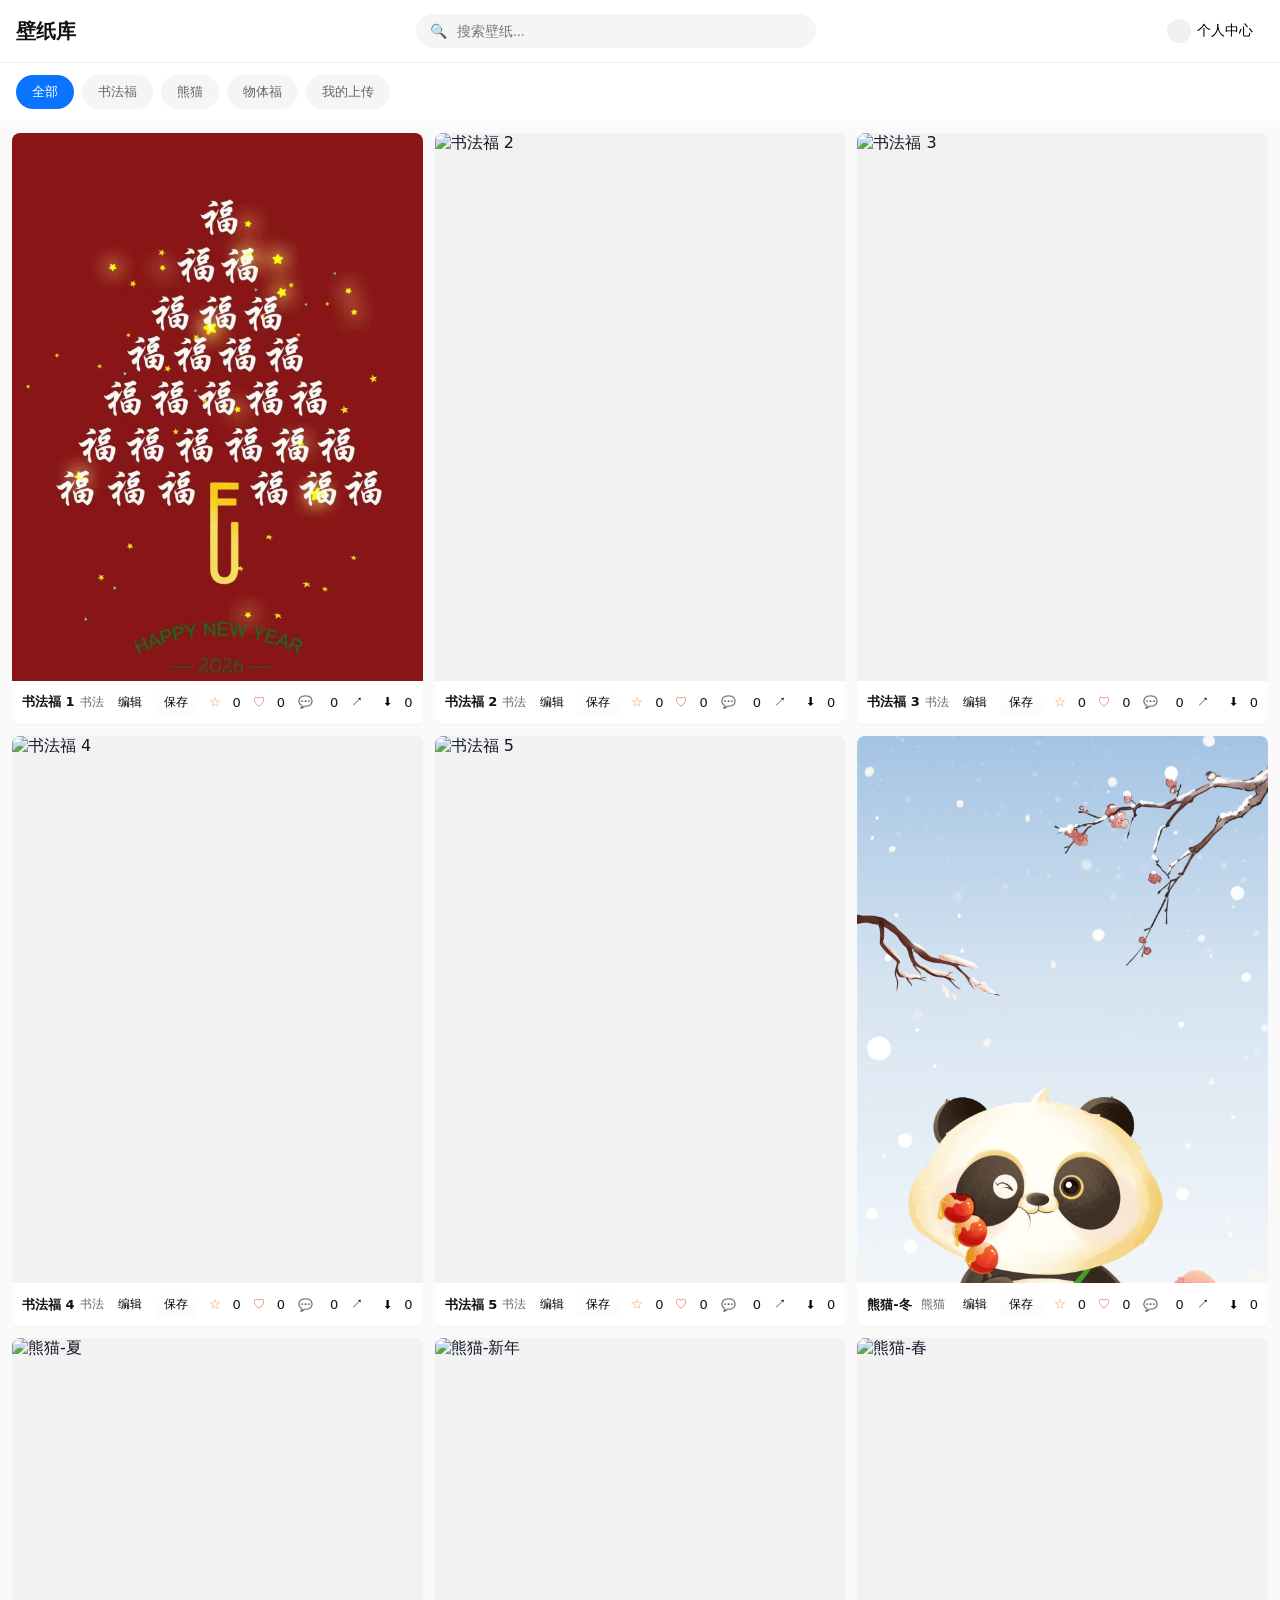
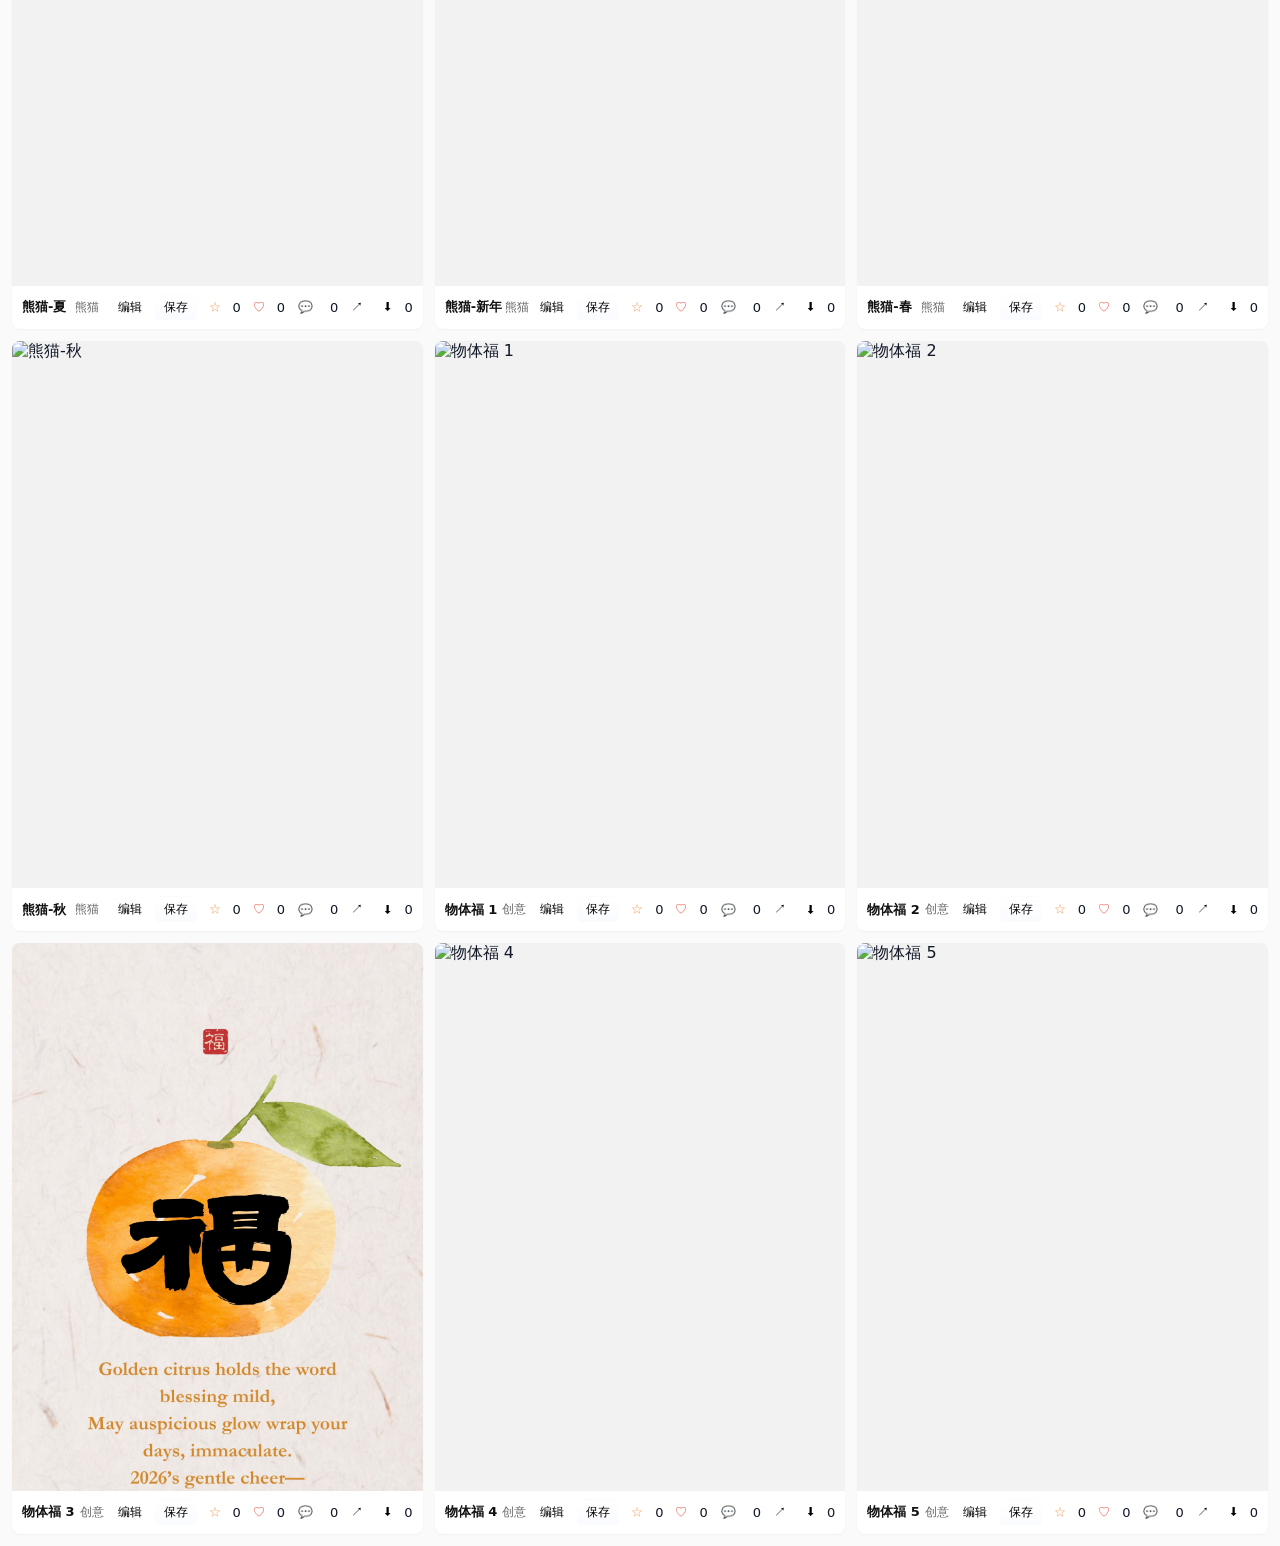
==== commit dc945773: "Add files via upload" ====
--- a/index.html
+++ b/index.html
@@ -1,16 +1,16 @@
 <!doctype html>
-<html lang="en">
+<html lang="zh-CN">
 <head>
   <meta charset="utf-8" />
   <meta name="viewport" content="width=device-width,initial-scale=1" />
-  <title>Wallpaper Gallery</title>
+  <title>壁纸网格展示</title>
   <meta name="theme-color" content="#0b74ff">
   <meta name="apple-mobile-web-app-capable" content="yes">
   <meta name="apple-mobile-web-app-status-bar-style" content="default">
   <link rel="stylesheet" href="styles.css">
   <link rel="manifest" href="manifest.json">
   <link rel="apple-touch-icon" href="icons/icon.svg">
-  <!-- Google Fonts - Chinese font library -->
+  <!-- Google Fonts - 中文字体库 -->
   <link rel="preconnect" href="https://fonts.googleapis.com">
   <link rel="preconnect" href="https://fonts.gstatic.com" crossorigin>
   <link href="https://fonts.googleapis.com/css2?family=Long+Cang&family=Liu+Jian+Mao+Cao&family=Ma+Shan+Zheng&family=Noto+Sans+SC:wght@100..900&family=Noto+Serif+SC:wght@200..900&family=ZCOOL+KuaiLe&family=ZCOOL+QingKe+HuangYou&family=ZCOOL+XiaoWei&family=Zhi+Mang+Xing&display=swap" rel="stylesheet">
@@ -18,30 +18,30 @@
 <body>
   <header class="app-header">
     <div class="header-left">
-      <h1>Wallpapers</h1>
+      <h1>壁纸库</h1>
     </div>
     <div class="header-center">
       <div class="search-box">
         <span class="search-icon">🔍</span>
-        <input type="text" id="searchInput" placeholder="Search wallpapers...">
+        <input type="text" id="searchInput" placeholder="搜索壁纸...">
       </div>
     </div>
     <div class="header-right">
-      <button id="installBtn" class="button" style="display:none">Add to Home Screen</button>
+      <button id="installBtn" class="button" style="display:none">添加到主屏幕</button>
       <button id="userBtn" class="button user-btn">
         <span class="user-avatar-small" id="headerAvatar"></span>
-        <span id="headerNickname">Profile</span>
+        <span id="headerNickname">个人中心</span>
       </button>
     </div>
   </header>
 
-  <!-- Category tabs -->
+  <!-- 分类标签栏 -->
   <div class="category-tabs">
-    <button class="category-tab active" data-category="All">All</button>
-    <button class="category-tab" data-category="Calligraphy">Calligraphy</button>
-    <button class="category-tab" data-category="Panda">Panda</button>
-    <button class="category-tab" data-category="Creative">Creative</button>
-    <button class="category-tab" data-category="Upload">My Uploads</button>
+    <button class="category-tab active" data-category="全部">全部</button>
+    <button class="category-tab" data-category="书法">书法福</button>
+    <button class="category-tab" data-category="熊猫">熊猫</button>
+    <button class="category-tab" data-category="创意">物体福</button>
+    <button class="category-tab" data-category="上传">我的上传</button>
   </div>
 
   <main>
@@ -51,244 +51,246 @@
   <template id="tile-template">
     <article class="tile">
       <div class="tile-media">
-        <img alt="Wallpaper" class="tile-img" loading="lazy">
+        <img alt="壁纸" class="tile-img" loading="lazy">
       </div>
       <div class="tile-meta">
         <div class="title"></div>
         <div class="category"></div>
         <div class="tile-actions">
-          <button class="edit-btn button">Edit</button>
-          <button class="save-btn button">Save</button>
-          <button class="collect-btn button" title="Collect">☆</button>
+          <button class="edit-btn button">编辑</button>
+          <button class="save-btn button">保存</button>
+          <button class="collect-btn button" title="收藏">☆</button>
           <span class="collect-count">0</span>
-          <button class="like-btn button" title="Like">♡</button>
+          <button class="like-btn button" title="点赞">♡</button>
           <span class="like-count">0</span>
-          <button class="comment-btn button" title="Comment">💬</button>
+          <button class="comment-btn button" title="评论">💬</button>
           <span class="comment-count">0</span>
-          <button class="share-btn button" title="Share">↗</button>
+          <button class="share-btn button" title="分享">↗</button>
+          <button class="download-btn button" title="下载">⬇</button>
+          <span class="download-count">0</span>
         </div>
       </div>
     </article>
   </template>
 
-  <!-- Image Editor Modal -->
+  <!-- Image Editor Modal - 专业图片编辑器 -->
   <div id="editorModal" class="editor-modal" aria-hidden="true" style="display:none;position:fixed;inset:0;z-index:1000;">
     <div class="editor-backdrop" style="position:absolute;inset:0;background:rgba(0,0,0,0.85);"></div>
-
+    
     <div class="editor-container" style="position:relative;height:100vh;display:flex;flex-direction:column;">
-      <!-- Top toolbar -->
+      <!-- 顶部工具栏 -->
       <div class="editor-toolbar" style="display:flex;justify-content:space-between;align-items:center;padding:12px 20px;background:#1a1a1a;color:#fff;border-bottom:1px solid #333;">
         <div style="display:flex;gap:16px;align-items:center;">
           <button id="editorClose" class="toolbar-btn" style="background:none;border:none;color:#fff;cursor:pointer;font-size:20px;">✕</button>
-          <span style="font-weight:600;font-size:16px;">Image Editor</span>
+          <span style="font-weight:600;font-size:16px;">图片编辑器</span>
         </div>
         <div style="display:flex;gap:8px;">
-          <button id="editorUndo" class="toolbar-btn" title="Undo" style="padding:8px 12px;background:#333;border:none;border-radius:6px;color:#fff;cursor:pointer;">↩ Undo</button>
-          <button id="editorRedo" class="toolbar-btn" title="Redo" style="padding:8px 12px;background:#333;border:none;border-radius:6px;color:#fff;cursor:pointer;">↪ Redo</button>
-          <button id="editorReset" class="toolbar-btn" title="Reset" style="padding:8px 12px;background:#333;border:none;border-radius:6px;color:#fff;cursor:pointer;">⟲ Reset</button>
-          <button id="editorSaveBtn" class="toolbar-btn" style="padding:8px 20px;background:#0b74ff;border:none;border-radius:6px;color:#fff;cursor:pointer;font-weight:600;">Save</button>
-          <button id="editorExportBtn" class="toolbar-btn" style="padding:8px 20px;background:#28a745;border:none;border-radius:6px;color:#fff;cursor:pointer;font-weight:600;">Export</button>
-        </div>
-      </div>
-
-      <!-- Main editor area -->
+          <button id="editorUndo" class="toolbar-btn" title="撤销" style="padding:8px 12px;background:#333;border:none;border-radius:6px;color:#fff;cursor:pointer;">↩ 撤销</button>
+          <button id="editorRedo" class="toolbar-btn" title="重做" style="padding:8px 12px;background:#333;border:none;border-radius:6px;color:#fff;cursor:pointer;">↪ 重做</button>
+          <button id="editorReset" class="toolbar-btn" title="重置" style="padding:8px 12px;background:#333;border:none;border-radius:6px;color:#fff;cursor:pointer;">⟲ 重置</button>
+          <button id="editorSaveBtn" class="toolbar-btn" style="padding:8px 20px;background:#0b74ff;border:none;border-radius:6px;color:#fff;cursor:pointer;font-weight:600;">保存</button>
+          <button id="editorExportBtn" class="toolbar-btn" style="padding:8px 20px;background:#28a745;border:none;border-radius:6px;color:#fff;cursor:pointer;font-weight:600;">导出</button>
+        </div>
+      </div>
+
+      <!-- 主编辑区域 -->
       <div style="flex:1;display:flex;overflow:hidden;">
-        <!-- Left toolbar -->
+        <!-- 左侧工具栏 -->
         <div class="editor-sidebar-left" style="width:60px;background:#1a1a1a;border-right:1px solid #333;display:flex;flex-direction:column;align-items:center;padding:12px 0;gap:8px;">
-          <button class="tool-btn active" data-tool="adjust" title="Adjust" style="width:44px;height:44px;background:#333;border:none;border-radius:8px;color:#fff;cursor:pointer;font-size:18px;">⚡</button>
-          <button class="tool-btn" data-tool="filter" title="Filters" style="width:44px;height:44px;background:transparent;border:none;border-radius:8px;color:#999;cursor:pointer;font-size:18px;">🎨</button>
-          <button class="tool-btn" data-tool="crop" title="Crop & Rotate" style="width:44px;height:44px;background:transparent;border:none;border-radius:8px;color:#999;cursor:pointer;font-size:18px;">✂️</button>
-          <button class="tool-btn" data-tool="text" title="Text" style="width:44px;height:44px;background:transparent;border:none;border-radius:8px;color:#999;cursor:pointer;font-size:18px;">T</button>
-          <button class="tool-btn" data-tool="sticker" title="Stickers" style="width:44px;height:44px;background:transparent;border:none;border-radius:8px;color:#999;cursor:pointer;font-size:18px;">😊</button>
-        </div>
-
-        <!-- Canvas Area -->
+          <button class="tool-btn active" data-tool="adjust" title="调节" style="width:44px;height:44px;background:#333;border:none;border-radius:8px;color:#fff;cursor:pointer;font-size:18px;">⚡</button>
+          <button class="tool-btn" data-tool="filter" title="滤镜" style="width:44px;height:44px;background:transparent;border:none;border-radius:8px;color:#999;cursor:pointer;font-size:18px;">🎨</button>
+          <button class="tool-btn" data-tool="crop" title="裁剪旋转" style="width:44px;height:44px;background:transparent;border:none;border-radius:8px;color:#999;cursor:pointer;font-size:18px;">✂️</button>
+          <button class="tool-btn" data-tool="text" title="文字" style="width:44px;height:44px;background:transparent;border:none;border-radius:8px;color:#999;cursor:pointer;font-size:18px;">T</button>
+          <button class="tool-btn" data-tool="sticker" title="贴纸" style="width:44px;height:44px;background:transparent;border:none;border-radius:8px;color:#999;cursor:pointer;font-size:18px;">😊</button>
+        </div>
+
+        <!-- 画布区域 -->
         <div style="flex:1;display:flex;align-items:center;justify-content:center;background:#0d0d0d;padding:20px;overflow:auto;">
           <div id="editorContainer" style="position:relative;box-shadow:0 8px 32px rgba(0,0,0,0.5);"></div>
         </div>
 
-        <!-- Right panel -->
+        <!-- 右侧面板 -->
         <div class="editor-sidebar-right" style="width:320px;background:#1a1a1a;border-left:1px solid #333;overflow-y:auto;">
-
-          <!-- Adjust panel -->
+          
+          <!-- 调节面板 -->
           <div id="adjustPanel" class="tool-panel" style="padding:16px;">
-            <div style="font-weight:600;color:#fff;margin-bottom:16px;font-size:14px;">Basic Adjustments</div>
-
-            <div class="control-group" style="margin-bottom:16px;">
-              <label style="display:flex;justify-content:space-between;color:#ccc;font-size:12px;margin-bottom:6px;">
-                <span>Brightness</span><span id="val-brightness">100%</span>
+            <div style="font-weight:600;color:#fff;margin-bottom:16px;font-size:14px;">基础调节</div>
+            
+            <div class="control-group" style="margin-bottom:16px;">
+              <label style="display:flex;justify-content:space-between;color:#ccc;font-size:12px;margin-bottom:6px;">
+                <span>亮度</span><span id="val-brightness">100%</span>
               </label>
               <input id="slider-brightness" type="range" min="0" max="2" step="0.01" value="1" style="width:100%;">
             </div>
 
             <div class="control-group" style="margin-bottom:16px;">
               <label style="display:flex;justify-content:space-between;color:#ccc;font-size:12px;margin-bottom:6px;">
-                <span>Contrast</span><span id="val-contrast">100%</span>
+                <span>对比度</span><span id="val-contrast">100%</span>
               </label>
               <input id="slider-contrast" type="range" min="0" max="2" step="0.01" value="1" style="width:100%;">
             </div>
 
             <div class="control-group" style="margin-bottom:16px;">
               <label style="display:flex;justify-content:space-between;color:#ccc;font-size:12px;margin-bottom:6px;">
-                <span>Saturation</span><span id="val-saturate">100%</span>
+                <span>饱和度</span><span id="val-saturate">100%</span>
               </label>
               <input id="slider-saturate" type="range" min="0" max="3" step="0.01" value="1" style="width:100%;">
             </div>
 
-            <div style="font-weight:600;color:#fff;margin:20px 0 16px;font-size:14px;">Advanced Adjustments</div>
-
-            <div class="control-group" style="margin-bottom:16px;">
-              <label style="display:flex;justify-content:space-between;color:#ccc;font-size:12px;margin-bottom:6px;">
-                <span>Warmth</span><span id="val-warmth">0</span>
+            <div style="font-weight:600;color:#fff;margin:20px 0 16px;font-size:14px;">高级调节</div>
+
+            <div class="control-group" style="margin-bottom:16px;">
+              <label style="display:flex;justify-content:space-between;color:#ccc;font-size:12px;margin-bottom:6px;">
+                <span>色温</span><span id="val-warmth">0</span>
               </label>
               <input id="slider-warmth" type="range" min="-1" max="1" step="0.01" value="0" style="width:100%;">
             </div>
 
             <div class="control-group" style="margin-bottom:16px;">
               <label style="display:flex;justify-content:space-between;color:#ccc;font-size:12px;margin-bottom:6px;">
-                <span>Tint</span><span id="val-tint">0</span>
+                <span>色调</span><span id="val-tint">0</span>
               </label>
               <input id="slider-tint" type="range" min="-1" max="1" step="0.01" value="0" style="width:100%;">
             </div>
 
             <div class="control-group" style="margin-bottom:16px;">
               <label style="display:flex;justify-content:space-between;color:#ccc;font-size:12px;margin-bottom:6px;">
-                <span>Vibrance</span><span id="val-vibrance">0</span>
+                <span>自然饱和度</span><span id="val-vibrance">0</span>
               </label>
               <input id="slider-vibrance" type="range" min="-1" max="1" step="0.01" value="0" style="width:100%;">
             </div>
 
             <div class="control-group" style="margin-bottom:16px;">
               <label style="display:flex;justify-content:space-between;color:#ccc;font-size:12px;margin-bottom:6px;">
-                <span>Highlights</span><span id="val-highlights">0</span>
+                <span>高光</span><span id="val-highlights">0</span>
               </label>
               <input id="slider-highlights" type="range" min="-1" max="1" step="0.01" value="0" style="width:100%;">
             </div>
 
             <div class="control-group" style="margin-bottom:16px;">
               <label style="display:flex;justify-content:space-between;color:#ccc;font-size:12px;margin-bottom:6px;">
-                <span>Shadows</span><span id="val-shadows">0</span>
+                <span>阴影</span><span id="val-shadows">0</span>
               </label>
               <input id="slider-shadows" type="range" min="-1" max="1" step="0.01" value="0" style="width:100%;">
             </div>
 
             <div class="control-group" style="margin-bottom:16px;">
               <label style="display:flex;justify-content:space-between;color:#ccc;font-size:12px;margin-bottom:6px;">
-                <span>Vignette</span><span id="val-vignette">0</span>
+                <span>暗角</span><span id="val-vignette">0</span>
               </label>
               <input id="slider-vignette" type="range" min="0" max="1" step="0.01" value="0" style="width:100%;">
             </div>
 
             <div class="control-group" style="margin-bottom:16px;">
               <label style="display:flex;justify-content:space-between;color:#ccc;font-size:12px;margin-bottom:6px;">
-                <span>Blur</span><span id="val-blur">0</span>
+                <span>模糊</span><span id="val-blur">0</span>
               </label>
               <input id="slider-blur" type="range" min="0" max="20" step="0.5" value="0" style="width:100%;">
             </div>
 
             <div class="control-group" style="margin-bottom:16px;">
               <label style="display:flex;justify-content:space-between;color:#ccc;font-size:12px;margin-bottom:6px;">
-                <span>Hue</span><span id="val-hue">0°</span>
+                <span>色相</span><span id="val-hue">0°</span>
               </label>
               <input id="slider-hue" type="range" min="-180" max="180" step="1" value="0" style="width:100%;">
             </div>
 
             <div class="control-group" style="margin-bottom:16px;">
               <label style="display:flex;justify-content:space-between;color:#ccc;font-size:12px;margin-bottom:6px;">
-                <span>Opacity</span><span id="val-opacity">100%</span>
+                <span>透明度</span><span id="val-opacity">100%</span>
               </label>
               <input id="slider-opacity" type="range" min="0" max="1" step="0.01" value="1" style="width:100%;">
             </div>
           </div>
 
-          <!-- Filter panel -->
+          <!-- 滤镜面板 -->
           <div id="filterPanel" class="tool-panel" style="padding:16px;display:none;">
-            <div style="font-weight:600;color:#fff;margin-bottom:16px;font-size:14px;">Filter Presets</div>
+            <div style="font-weight:600;color:#fff;margin-bottom:16px;font-size:14px;">滤镜预设</div>
             <div style="display:grid;grid-template-columns:repeat(3,1fr);gap:8px;">
-              <button class="filter-btn" data-filter="none" style="padding:12px 8px;background:#333;border:none;border-radius:8px;color:#fff;cursor:pointer;font-size:12px;">Original</button>
-              <button class="filter-btn" data-filter="beauty" style="padding:12px 8px;background:#333;border:none;border-radius:8px;color:#fff;cursor:pointer;font-size:12px;">Beauty</button>
-              <button class="filter-btn" data-filter="portrait" style="padding:12px 8px;background:#333;border:none;border-radius:8px;color:#fff;cursor:pointer;font-size:12px;">Portrait</button>
-              <button class="filter-btn" data-filter="vivid" style="padding:12px 8px;background:#333;border:none;border-radius:8px;color:#fff;cursor:pointer;font-size:12px;">Vivid</button>
-              <button class="filter-btn" data-filter="warm" style="padding:12px 8px;background:#333;border:none;border-radius:8px;color:#fff;cursor:pointer;font-size:12px;">Warm</button>
-              <button class="filter-btn" data-filter="cool" style="padding:12px 8px;background:#333;border:none;border-radius:8px;color:#fff;cursor:pointer;font-size:12px;">Cool</button>
-              <button class="filter-btn" data-filter="vintage" style="padding:12px 8px;background:#333;border:none;border-radius:8px;color:#fff;cursor:pointer;font-size:12px;">Vintage</button>
-              <button class="filter-btn" data-filter="retro" style="padding:12px 8px;background:#333;border:none;border-radius:8px;color:#fff;cursor:pointer;font-size:12px;">Retro</button>
-              <button class="filter-btn" data-filter="film" style="padding:12px 8px;background:#333;border:none;border-radius:8px;color:#fff;cursor:pointer;font-size:12px;">Film</button>
-              <button class="filter-btn" data-filter="landscape" style="padding:12px 8px;background:#333;border:none;border-radius:8px;color:#fff;cursor:pointer;font-size:12px;">Landscape</button>
-              <button class="filter-btn" data-filter="nature" style="padding:12px 8px;background:#333;border:none;border-radius:8px;color:#fff;cursor:pointer;font-size:12px;">Nature</button>
-              <button class="filter-btn" data-filter="sunset" style="padding:12px 8px;background:#333;border:none;border-radius:8px;color:#fff;cursor:pointer;font-size:12px;">Sunset</button>
-              <button class="filter-btn" data-filter="noir" style="padding:12px 8px;background:#333;border:none;border-radius:8px;color:#fff;cursor:pointer;font-size:12px;">Noir</button>
-              <button class="filter-btn" data-filter="dramatic" style="padding:12px 8px;background:#333;border:none;border-radius:8px;color:#fff;cursor:pointer;font-size:12px;">Dramatic</button>
-              <button class="filter-btn" data-filter="bw" style="padding:12px 8px;background:#333;border:none;border-radius:8px;color:#fff;cursor:pointer;font-size:12px;">B&W</button>
-              <button class="filter-btn" data-filter="food" style="padding:12px 8px;background:#333;border:none;border-radius:8px;color:#fff;cursor:pointer;font-size:12px;">Food</button>
-              <button class="filter-btn" data-filter="night" style="padding:12px 8px;background:#333;border:none;border-radius:8px;color:#fff;cursor:pointer;font-size:12px;">Night</button>
-              <button class="filter-btn" data-filter="cyberpunk" style="padding:12px 8px;background:#333;border:none;border-radius:8px;color:#fff;cursor:pointer;font-size:12px;">Cyber</button>
-              <button class="filter-btn" data-filter="moody" style="padding:12px 8px;background:#333;border:none;border-radius:8px;color:#fff;cursor:pointer;font-size:12px;">Moody</button>
-              <button class="filter-btn" data-filter="fade" style="padding:12px 8px;background:#333;border:none;border-radius:8px;color:#fff;cursor:pointer;font-size:12px;">Fade</button>
-              <button class="filter-btn" data-filter="sepia" style="padding:12px 8px;background:#333;border:none;border-radius:8px;color:#fff;cursor:pointer;font-size:12px;">Sepia</button>
-              <button class="filter-btn" data-filter="grayscale" style="padding:12px 8px;background:#333;border:none;border-radius:8px;color:#fff;cursor:pointer;font-size:12px;">Gray</button>
-            </div>
-          </div>
-
-          <!-- Crop panel -->
+              <button class="filter-btn" data-filter="none" style="padding:12px 8px;background:#333;border:none;border-radius:8px;color:#fff;cursor:pointer;font-size:12px;">原图</button>
+              <button class="filter-btn" data-filter="beauty" style="padding:12px 8px;background:#333;border:none;border-radius:8px;color:#fff;cursor:pointer;font-size:12px;">美颜</button>
+              <button class="filter-btn" data-filter="portrait" style="padding:12px 8px;background:#333;border:none;border-radius:8px;color:#fff;cursor:pointer;font-size:12px;">人像</button>
+              <button class="filter-btn" data-filter="vivid" style="padding:12px 8px;background:#333;border:none;border-radius:8px;color:#fff;cursor:pointer;font-size:12px;">鲜艳</button>
+              <button class="filter-btn" data-filter="warm" style="padding:12px 8px;background:#333;border:none;border-radius:8px;color:#fff;cursor:pointer;font-size:12px;">暖色</button>
+              <button class="filter-btn" data-filter="cool" style="padding:12px 8px;background:#333;border:none;border-radius:8px;color:#fff;cursor:pointer;font-size:12px;">冷色</button>
+              <button class="filter-btn" data-filter="vintage" style="padding:12px 8px;background:#333;border:none;border-radius:8px;color:#fff;cursor:pointer;font-size:12px;">复古</button>
+              <button class="filter-btn" data-filter="retro" style="padding:12px 8px;background:#333;border:none;border-radius:8px;color:#fff;cursor:pointer;font-size:12px;">怀旧</button>
+              <button class="filter-btn" data-filter="film" style="padding:12px 8px;background:#333;border:none;border-radius:8px;color:#fff;cursor:pointer;font-size:12px;">胶片</button>
+              <button class="filter-btn" data-filter="landscape" style="padding:12px 8px;background:#333;border:none;border-radius:8px;color:#fff;cursor:pointer;font-size:12px;">风景</button>
+              <button class="filter-btn" data-filter="nature" style="padding:12px 8px;background:#333;border:none;border-radius:8px;color:#fff;cursor:pointer;font-size:12px;">自然</button>
+              <button class="filter-btn" data-filter="sunset" style="padding:12px 8px;background:#333;border:none;border-radius:8px;color:#fff;cursor:pointer;font-size:12px;">日落</button>
+              <button class="filter-btn" data-filter="noir" style="padding:12px 8px;background:#333;border:none;border-radius:8px;color:#fff;cursor:pointer;font-size:12px;">黑白</button>
+              <button class="filter-btn" data-filter="dramatic" style="padding:12px 8px;background:#333;border:none;border-radius:8px;color:#fff;cursor:pointer;font-size:12px;">戏剧</button>
+              <button class="filter-btn" data-filter="bw" style="padding:12px 8px;background:#333;border:none;border-radius:8px;color:#fff;cursor:pointer;font-size:12px;">灰度</button>
+              <button class="filter-btn" data-filter="food" style="padding:12px 8px;background:#333;border:none;border-radius:8px;color:#fff;cursor:pointer;font-size:12px;">美食</button>
+              <button class="filter-btn" data-filter="night" style="padding:12px 8px;background:#333;border:none;border-radius:8px;color:#fff;cursor:pointer;font-size:12px;">夜景</button>
+              <button class="filter-btn" data-filter="cyberpunk" style="padding:12px 8px;background:#333;border:none;border-radius:8px;color:#fff;cursor:pointer;font-size:12px;">赛博</button>
+              <button class="filter-btn" data-filter="moody" style="padding:12px 8px;background:#333;border:none;border-radius:8px;color:#fff;cursor:pointer;font-size:12px;"> Moody</button>
+              <button class="filter-btn" data-filter="fade" style="padding:12px 8px;background:#333;border:none;border-radius:8px;color:#fff;cursor:pointer;font-size:12px;">褪色</button>
+              <button class="filter-btn" data-filter="sepia" style="padding:12px 8px;background:#333;border:none;border-radius:8px;color:#fff;cursor:pointer;font-size:12px;"> sepia</button>
+              <button class="filter-btn" data-filter="grayscale" style="padding:12px 8px;background:#333;border:none;border-radius:8px;color:#fff;cursor:pointer;font-size:12px;">黑白</button>
+            </div>
+          </div>
+
+          <!-- 裁剪旋转面板 -->
           <div id="cropPanel" class="tool-panel" style="padding:16px;display:none;">
-            <div style="font-weight:600;color:#fff;margin-bottom:16px;font-size:14px;">Rotate & Flip</div>
+            <div style="font-weight:600;color:#fff;margin-bottom:16px;font-size:14px;">旋转与翻转</div>
             <div style="display:grid;grid-template-columns:repeat(2,1fr);gap:8px;margin-bottom:20px;">
-              <button id="rotateLeft" class="action-btn" style="padding:12px;background:#333;border:none;border-radius:8px;color:#fff;cursor:pointer;">↺ Rotate Left</button>
-              <button id="rotateRight" class="action-btn" style="padding:12px;background:#333;border:none;border-radius:8px;color:#fff;cursor:pointer;">↻ Rotate Right</button>
-              <button id="flipH" class="action-btn" style="padding:12px;background:#333;border:none;border-radius:8px;color:#fff;cursor:pointer;">⇄ Flip H</button>
-              <button id="flipV" class="action-btn" style="padding:12px;background:#333;border:none;border-radius:8px;color:#fff;cursor:pointer;">⇅ Flip V</button>
-            </div>
-
-            <div style="font-weight:600;color:#fff;margin-bottom:16px;font-size:14px;">Quick Crop</div>
+              <button id="rotateLeft" class="action-btn" style="padding:12px;background:#333;border:none;border-radius:8px;color:#fff;cursor:pointer;">↺ 左转90°</button>
+              <button id="rotateRight" class="action-btn" style="padding:12px;background:#333;border:none;border-radius:8px;color:#fff;cursor:pointer;">↻ 右转90°</button>
+              <button id="flipH" class="action-btn" style="padding:12px;background:#333;border:none;border-radius:8px;color:#fff;cursor:pointer;">⇄ 水平翻转</button>
+              <button id="flipV" class="action-btn" style="padding:12px;background:#333;border:none;border-radius:8px;color:#fff;cursor:pointer;">⇅ 垂直翻转</button>
+            </div>
+            
+            <div style="font-weight:600;color:#fff;margin-bottom:16px;font-size:14px;">快速裁剪</div>
             <div style="display:grid;grid-template-columns:repeat(3,1fr);gap:8px;">
               <button class="crop-btn" data-ratio="1:1" style="padding:12px;background:#333;border:none;border-radius:8px;color:#fff;cursor:pointer;font-size:12px;">1:1</button>
               <button class="crop-btn" data-ratio="4:3" style="padding:12px;background:#333;border:none;border-radius:8px;color:#fff;cursor:pointer;font-size:12px;">4:3</button>
               <button class="crop-btn" data-ratio="16:9" style="padding:12px;background:#333;border:none;border-radius:8px;color:#fff;cursor:pointer;font-size:12px;">16:9</button>
               <button class="crop-btn" data-ratio="3:4" style="padding:12px;background:#333;border:none;border-radius:8px;color:#fff;cursor:pointer;font-size:12px;">3:4</button>
               <button class="crop-btn" data-ratio="9:16" style="padding:12px;background:#333;border:none;border-radius:8px;color:#fff;cursor:pointer;font-size:12px;">9:16</button>
-              <button class="crop-btn" data-ratio="free" style="padding:12px;background:#0b74ff;border:none;border-radius:8px;color:#fff;cursor:pointer;font-size:12px;">Free</button>
-            </div>
-          </div>
-
-          <!-- Text panel -->
+              <button class="crop-btn" data-ratio="free" style="padding:12px;background:#0b74ff;border:none;border-radius:8px;color:#fff;cursor:pointer;font-size:12px;">自由</button>
+            </div>
+          </div>
+
+          <!-- 文字面板 -->
           <div id="textPanel" class="tool-panel" style="padding:16px;display:none;">
-            <div style="font-weight:600;color:#fff;margin-bottom:16px;font-size:14px;">Add Text</div>
-
+            <div style="font-weight:600;color:#fff;margin-bottom:16px;font-size:14px;">添加文字</div>
+            
             <div class="control-group" style="margin-bottom:12px;">
-              <input id="editorText" placeholder="Enter text..." style="width:100%;padding:10px;border:1px solid #444;border-radius:6px;background:#333;color:#fff;font-size:14px;">
+              <input id="editorText" placeholder="输入文字..." style="width:100%;padding:10px;border:1px solid #444;border-radius:6px;background:#333;color:#fff;font-size:14px;">
             </div>
 
             <div class="control-group" style="margin-bottom:12px;">
-              <label style="color:#ccc;font-size:12px;margin-bottom:6px;display:block;">Font</label>
+              <label style="color:#ccc;font-size:12px;margin-bottom:6px;display:block;">字体</label>
               <select id="editorFont" style="width:100%;padding:8px;border:1px solid #444;border-radius:6px;background:#333;color:#fff;font-size:13px;">
-                <option value="sans-serif">Sans Serif</option>
-                <option value="serif">Serif</option>
-                <option value="'Microsoft YaHei', sans-serif">Microsoft YaHei</option>
-                <option value="'SimSun', serif">SimSun</option>
-                <option value="'KaiTi', serif">KaiTi</option>
-                <option value="'SimHei', sans-serif">SimHei</option>
-                <option value="'LiSu', serif">LiSu</option>
-                <option value="'STXingkai', cursive">STXingkai</option>
-                <option value="'Ma Shan Zheng', cursive">Ma Shan Zheng</option>
-                <option value="'Zhi Mang Xing', cursive">Zhi Mang Xing</option>
-                <option value="'Long Cang', cursive">Long Cang</option>
-                <option value="'Liu Jian Mao Cao', cursive">Liu Jian Mao Cao</option>
-                <option value="'ZCOOL XiaoWei', serif">ZCOOL XiaoWei</option>
-                <option value="'ZCOOL KuaiLe', cursive">ZCOOL KuaiLe</option>
-                <option value="'Noto Serif SC', serif">Noto Serif SC</option>
-                <option value="'Noto Sans SC', sans-serif">Noto Sans SC</option>
+                <option value="sans-serif">无衬线</option>
+                <option value="serif">衬线</option>
+                <option value="'Microsoft YaHei', sans-serif">微软雅黑</option>
+                <option value="'SimSun', serif">宋体</option>
+                <option value="'KaiTi', serif">楷体</option>
+                <option value="'SimHei', sans-serif">黑体</option>
+                <option value="'LiSu', serif">隶书</option>
+                <option value="'STXingkai', cursive">华文行楷</option>
+                <option value="'Ma Shan Zheng', cursive">马善政毛笔</option>
+                <option value="'Zhi Mang Xing', cursive">志莽行书</option>
+                <option value="'Long Cang', cursive">龙苍书法</option>
+                <option value="'Liu Jian Mao Cao', cursive">刘建草书</option>
+                <option value="'ZCOOL XiaoWei', serif">站酷小薇</option>
+                <option value="'ZCOOL KuaiLe', cursive">站酷快乐</option>
+                <option value="'Noto Serif SC', serif">思源宋体</option>
+                <option value="'Noto Sans SC', sans-serif">思源黑体</option>
               </select>
             </div>
 
             <div style="display:grid;grid-template-columns:repeat(2,1fr);gap:12px;margin-bottom:12px;">
               <div class="control-group">
-                <label style="color:#ccc;font-size:12px;margin-bottom:6px;display:block;">Font Size</label>
+                <label style="color:#ccc;font-size:12px;margin-bottom:6px;display:block;">字号</label>
                 <input id="editorFontSize" type="range" min="12" max="200" value="48" style="width:100%;">
                 <span id="editorFontSizeValue" style="color:#999;font-size:11px;">48px</span>
               </div>
               <div class="control-group">
-                <label style="color:#ccc;font-size:12px;margin-bottom:6px;display:block;">Color</label>
+                <label style="color:#ccc;font-size:12px;margin-bottom:6px;display:block;">颜色</label>
                 <input id="editorTextColor" type="color" value="#ffffff" style="width:100%;height:36px;border:none;border-radius:6px;cursor:pointer;">
               </div>
             </div>
@@ -299,35 +301,35 @@
             </div>
 
             <div class="control-group" style="margin-bottom:12px;">
-              <label style="color:#ccc;font-size:12px;margin-bottom:6px;display:block;">Rotation</label>
+              <label style="color:#ccc;font-size:12px;margin-bottom:6px;display:block;">旋转</label>
               <input id="textRotation" type="range" min="-180" max="180" value="0" style="width:100%;">
               <span id="textRotationValue" style="color:#999;font-size:11px;">0°</span>
             </div>
 
             <div class="control-group" style="margin-bottom:12px;">
-              <label style="color:#ccc;font-size:12px;margin-bottom:6px;display:block;">Opacity</label>
+              <label style="color:#ccc;font-size:12px;margin-bottom:6px;display:block;">透明度</label>
               <input id="textOpacity" type="range" min="0" max="1" step="0.01" value="1" style="width:100%;">
             </div>
 
             <div style="display:flex;gap:8px;margin-bottom:12px;align-items:center;">
               <input type="checkbox" id="textStroke" checked style="width:16px;height:16px;">
-              <label for="textStroke" style="color:#ccc;font-size:12px;">Stroke</label>
+              <label for="textStroke" style="color:#ccc;font-size:12px;">描边</label>
               <input type="checkbox" id="textShadow" checked style="width:16px;height:16px;margin-left:16px;">
-              <label for="textShadow" style="color:#ccc;font-size:12px;">Shadows</label>
-            </div>
-
-            <button id="addTextBtn" class="button" style="width:100%;padding:12px;background:#0b74ff;border:none;border-radius:6px;color:#fff;cursor:pointer;font-weight:600;">Add Text</button>
-
-            <!-- Layers -->
+              <label for="textShadow" style="color:#ccc;font-size:12px;">阴影</label>
+            </div>
+
+            <button id="addTextBtn" class="button" style="width:100%;padding:12px;background:#0b74ff;border:none;border-radius:6px;color:#fff;cursor:pointer;font-weight:600;">添加文字</button>
+
+            <!-- 图层管理 -->
             <div id="layerManager" style="margin-top:20px;border-top:1px solid #333;padding-top:16px;">
-              <div style="font-weight:600;color:#fff;margin-bottom:12px;font-size:14px;">Layers</div>
+              <div style="font-weight:600;color:#fff;margin-bottom:12px;font-size:14px;">图层管理</div>
               <div id="layerList" style="max-height:200px;overflow-y:auto;"></div>
             </div>
           </div>
 
-          <!-- Sticker panel -->
+          <!-- 贴纸面板 -->
           <div id="stickerPanel" class="tool-panel" style="padding:16px;display:none;">
-            <div style="font-weight:600;color:#fff;margin-bottom:16px;font-size:14px;">Stickers</div>
+            <div style="font-weight:600;color:#fff;margin-bottom:16px;font-size:14px;">贴纸</div>
             <div style="display:grid;grid-template-columns:repeat(4,1fr);gap:8px;">
               <button class="sticker-btn" data-emoji="😀" style="padding:16px;background:#333;border:none;border-radius:8px;font-size:28px;cursor:pointer;">😀</button>
               <button class="sticker-btn" data-emoji="😂" style="padding:16px;background:#333;border:none;border-radius:8px;font-size:28px;cursor:pointer;">😂</button>
@@ -361,14 +363,14 @@
     </div>
   </div>
 
-  <!-- Image Preview Modal - Fullscreen Style -->
+  <!-- Image Preview Modal - 小红书风格 -->
   <div id="previewModal" class="preview-modal" aria-hidden="true" style="display:none;position:fixed;inset:0;z-index:1100;">
     <div class="preview-backdrop" style="position:absolute;inset:0;background:#000;"></div>
     <div class="preview-panel" style="position:relative;width:100%;height:100%;display:flex;align-items:center;justify-content:center;">
       <button id="previewClose" class="preview-close">&times;</button>
       <button id="prevBtn" class="preview-nav prev" style="position:absolute;left:16px;top:50%;transform:translateY(-50%);">&#8249;</button>
       <button id="nextBtn" class="preview-nav next" style="position:absolute;right:16px;top:50%;transform:translateY(-50%);">&#8250;</button>
-      <img id="previewImage" src="" alt="Preview" style="max-width:100%;max-height:100%;object-fit:contain;" />
+      <img id="previewImage" src="" alt="预览" style="max-width:100%;max-height:100%;object-fit:contain;" />
       <div id="previewTitle" style="position:absolute;bottom:60px;color:#fff;font-size:14px;text-shadow:0 1px 3px rgba(0,0,0,0.5);z-index:10;"></div>
     </div>
   </div>
@@ -378,120 +380,120 @@
     <div class="comment-backdrop" style="position:absolute;inset:0;background:rgba(0,0,0,0.6);"></div>
     <div class="comment-panel" style="position:relative;margin:40px auto;max-width:720px;background:#fff;border-radius:8px;padding:12px;z-index:1;">
       <div style="display:flex;justify-content:space-between;align-items:center;margin-bottom:8px;">
-        <div style="font-weight:600">Comments</div>
+        <div style="font-weight:600">评论</div>
         <div>
-          <button id="commentClose" class="button">Close</button>
+          <button id="commentClose" class="button">关闭</button>
         </div>
       </div>
       <div style="display:flex;flex-direction:column;gap:8px;">
         <div id="commentList" style="max-height:360px;overflow:auto;border:1px solid #eee;padding:8px;border-radius:6px;background:#fafafa"></div>
         <div style="display:flex;gap:8px;align-items:center;">
-          <input id="commentInput" placeholder="Enter comment..." style="flex:1;padding:8px;border:1px solid #ddd;border-radius:6px" />
-          <button id="commentAddBtn" class="button">Add</button>
+          <input id="commentInput" placeholder="输入评论..." style="flex:1;padding:8px;border:1px solid #ddd;border-radius:6px" />
+          <button id="commentAddBtn" class="button">添加</button>
         </div>
       </div>
     </div>
   </div>
 
-  <!-- User Profile / Upload Modal -->
+  <!-- User Profile / Upload Modal - 个人中心 -->
   <div id="userModal" class="user-modal" aria-hidden="true" style="display:none;position:fixed;inset:0;z-index:1200;">
     <div class="user-backdrop" style="position:absolute;inset:0;background:rgba(0,0,0,0.6);"></div>
     <div class="user-panel" style="position:relative;margin:40px auto;max-width:900px;max-height:90vh;background:#fff;border-radius:12px;padding:20px;z-index:1;overflow:auto;">
-      <!-- Close button -->
+      <!-- 关闭按钮 -->
       <div style="display:flex;justify-content:space-between;align-items:center;margin-bottom:20px;">
-        <div style="font-weight:600;font-size:18px;">Profile</div>
+        <div style="font-weight:600;font-size:18px;">个人中心</div>
         <div>
-          <button id="userClose" class="button">Close</button>
-        </div>
-      </div>
-
-      <!-- User info header -->
+          <button id="userClose" class="button">关闭</button>
+        </div>
+      </div>
+
+      <!-- 用户信息头部 -->
       <div class="profile-header" style="display:flex;gap:20px;align-items:center;padding-bottom:20px;border-bottom:1px solid #eee;margin-bottom:20px;">
-        <!-- Avatar -->
+        <!-- 头像 -->
         <div style="position:relative;">
-          <img id="userAvatarPreview" src="icons/icon.svg" alt="Avatar" style="width:80px;height:80px;border-radius:50%;object-fit:cover;border:2px solid #eee;">
+          <img id="userAvatarPreview" src="icons/icon.svg" alt="头像" style="width:80px;height:80px;border-radius:50%;object-fit:cover;border:2px solid #eee;">
           <label for="userAvatarInput" class="avatar-edit-btn" style="position:absolute;bottom:0;right:0;width:26px;height:26px;background:#0b74ff;border-radius:50%;display:flex;align-items:center;justify-content:center;cursor:pointer;font-size:14px;color:#fff;">
             📷
           </label>
           <input id="userAvatarInput" type="file" accept="image/*" style="display:none;">
         </div>
-        <!-- Username and bio -->
+        <!-- 用户名和简介 -->
         <div style="flex:1;">
           <div style="display:flex;align-items:center;gap:8px;margin-bottom:6px;">
-            <input id="userNickname" placeholder="Set nickname" style="font-size:18px;font-weight:600;border:none;outline:none;width:150px;background:transparent;">
+            <input id="userNickname" placeholder="设置昵称" style="font-size:18px;font-weight:600;border:none;outline:none;width:150px;background:transparent;">
             <span class="verified-badge" style="display:none;font-size:14px;">✓</span>
           </div>
-          <textarea id="userBio" placeholder="Add a bio to introduce yourself" style="width:100%;min-height:40px;padding:6px;border:1px solid #eee;border-radius:6px;resize:none;font-size:13px;color:#666;outline:none;" maxlength="50"></textarea>
-        </div>
-      </div>
-
-      <!-- Stats -->
+          <textarea id="userBio" placeholder="添加简介，让大家认识你" style="width:100%;min-height:40px;padding:6px;border:1px solid #eee;border-radius:6px;resize:none;font-size:13px;color:#666;outline:none;" maxlength="50"></textarea>
+        </div>
+      </div>
+
+      <!-- 数据统计 -->
       <div class="profile-stats" style="display:flex;gap:30px;justify-content:center;padding:16px 0;border-bottom:1px solid #eee;margin-bottom:20px;">
         <div class="stat-item" style="text-align:center;">
           <div id="statLikes" style="font-size:20px;font-weight:600;">0</div>
-          <div style="font-size:12px;color:#999;">Likes</div>
+          <div style="font-size:12px;color:#999;">获赞</div>
         </div>
         <div class="stat-item" style="text-align:center;">
           <div id="statCollects" style="font-size:20px;font-weight:600;">0</div>
-          <div style="font-size:12px;color:#999;">Collects</div>
+          <div style="font-size:12px;color:#999;">收藏</div>
         </div>
         <div class="stat-item" style="text-align:center;">
           <div id="statUploads" style="font-size:20px;font-weight:600;">0</div>
-          <div style="font-size:12px;color:#999;">Uploads</div>
+          <div style="font-size:12px;color:#999;">上传</div>
         </div>
         <div class="stat-item" style="text-align:center;">
           <div id="statComments" style="font-size:20px;font-weight:600;">0</div>
-          <div style="font-size:12px;color:#999;">Comments</div>
-        </div>
-      </div>
-
-      <!-- Menu -->
+          <div style="font-size:12px;color:#999;">评论</div>
+        </div>
+      </div>
+
+      <!-- 功能列表 -->
       <div class="profile-menu" style="margin-bottom:20px;">
         <div class="menu-item" style="display:flex;align-items:center;gap:12px;padding:14px;border-radius:8px;cursor:pointer;transition:background 0.2s;" onmouseover="this.style.background='#f5f5f5'" onmouseout="this.style.background='transparent'">
           <span style="font-size:18px;">📤</span>
           <div style="flex:1;">
-            <div style="font-weight:500;">My Uploads</div>
-            <div style="font-size:12px;color:#999;">Manage uploaded wallpapers</div>
+            <div style="font-weight:500;">我的上传</div>
+            <div style="font-size:12px;color:#999;">管理已上传的壁纸</div>
           </div>
           <span style="color:#999;">›</span>
         </div>
         <div class="menu-item" style="display:flex;align-items:center;gap:12px;padding:14px;border-radius:8px;cursor:pointer;transition:background 0.2s;" onmouseover="this.style.background='#f5f5f5'" onmouseout="this.style.background='transparent'">
           <span style="font-size:18px;">❤️</span>
           <div style="flex:1;">
-            <div style="font-weight:500;">My Likes</div>
-            <div style="font-size:12px;color:#999;">View liked images</div>
+            <div style="font-weight:500;">我的点赞</div>
+            <div style="font-size:12px;color:#999;">查看点赞过的图片</div>
           </div>
           <span style="color:#999;">›</span>
         </div>
         <div class="menu-item" style="display:flex;align-items:center;gap:12px;padding:14px;border-radius:8px;cursor:pointer;transition:background 0.2s;" onmouseover="this.style.background='#f5f5f5'" onmouseout="this.style.background='transparent'">
           <span style="font-size:18px;">💬</span>
           <div style="flex:1;">
-            <div style="font-weight:500;">My Comments</div>
-            <div style="font-size:12px;color:#999;">View my comments</div>
+            <div style="font-weight:500;">我的评论</div>
+            <div style="font-size:12px;color:#999;">查看我的评论</div>
           </div>
           <span style="color:#999;">›</span>
         </div>
         <div class="menu-item" style="display:flex;align-items:center;gap:12px;padding:14px;border-radius:8px;cursor:pointer;transition:background 0.2s;" onmouseover="this.style.background='#f5f5f5'" onmouseout="this.style.background='transparent'">
           <span style="font-size:18px;">⭐</span>
           <div style="flex:1;">
-            <div style="font-weight:500;">My Collections</div>
-            <div style="font-size:12px;color:#999;">Collected images</div>
+            <div style="font-weight:500;">我的收藏</div>
+            <div style="font-size:12px;color:#999;">收藏的图片</div>
           </div>
           <span style="color:#999;">›</span>
         </div>
       </div>
 
-      <!-- Save button -->
-      <button id="userSaveProfile" class="button" style="width:100%;padding:12px;background:#0b74ff;border:none;border-radius:8px;color:#fff;font-size:15px;font-weight:600;cursor:pointer;">Save Changes</button>
+      <!-- 保存按钮 -->
+      <button id="userSaveProfile" class="button" style="width:100%;padding:12px;background:#0b74ff;border:none;border-radius:8px;color:#fff;font-size:15px;font-weight:600;cursor:pointer;">保存修改</button>
     </div>
   </div>
 
-  <!-- Content list modal -->
+  <!-- 内容列表弹窗（我的上传/点赞/收藏等） -->
   <div id="contentModal" class="content-modal" style="display:none;position:fixed;inset:0;z-index:1300;">
     <div style="position:absolute;inset:0;background:rgba(0,0,0,0.6);" onclick="hideContentModal()"></div>
     <div style="position:relative;margin:60px auto;max-width:500px;max-height:70vh;background:#fff;border-radius:12px;overflow:hidden;display:flex;flex-direction:column;">
       <div style="display:flex;justify-content:space-between;align-items:center;padding:16px;border-bottom:1px solid #eee;">
-        <div id="contentModalTitle" style="font-weight:600;font-size:16px;">Title</div>
+        <div id="contentModalTitle" style="font-weight:600;font-size:16px;">标题</div>
         <button onclick="hideContentModal()" style="background:none;border:none;font-size:20px;cursor:pointer;">&times;</button>
       </div>
       <div id="contentList" style="flex:1;overflow:auto;padding:12px;"></div>
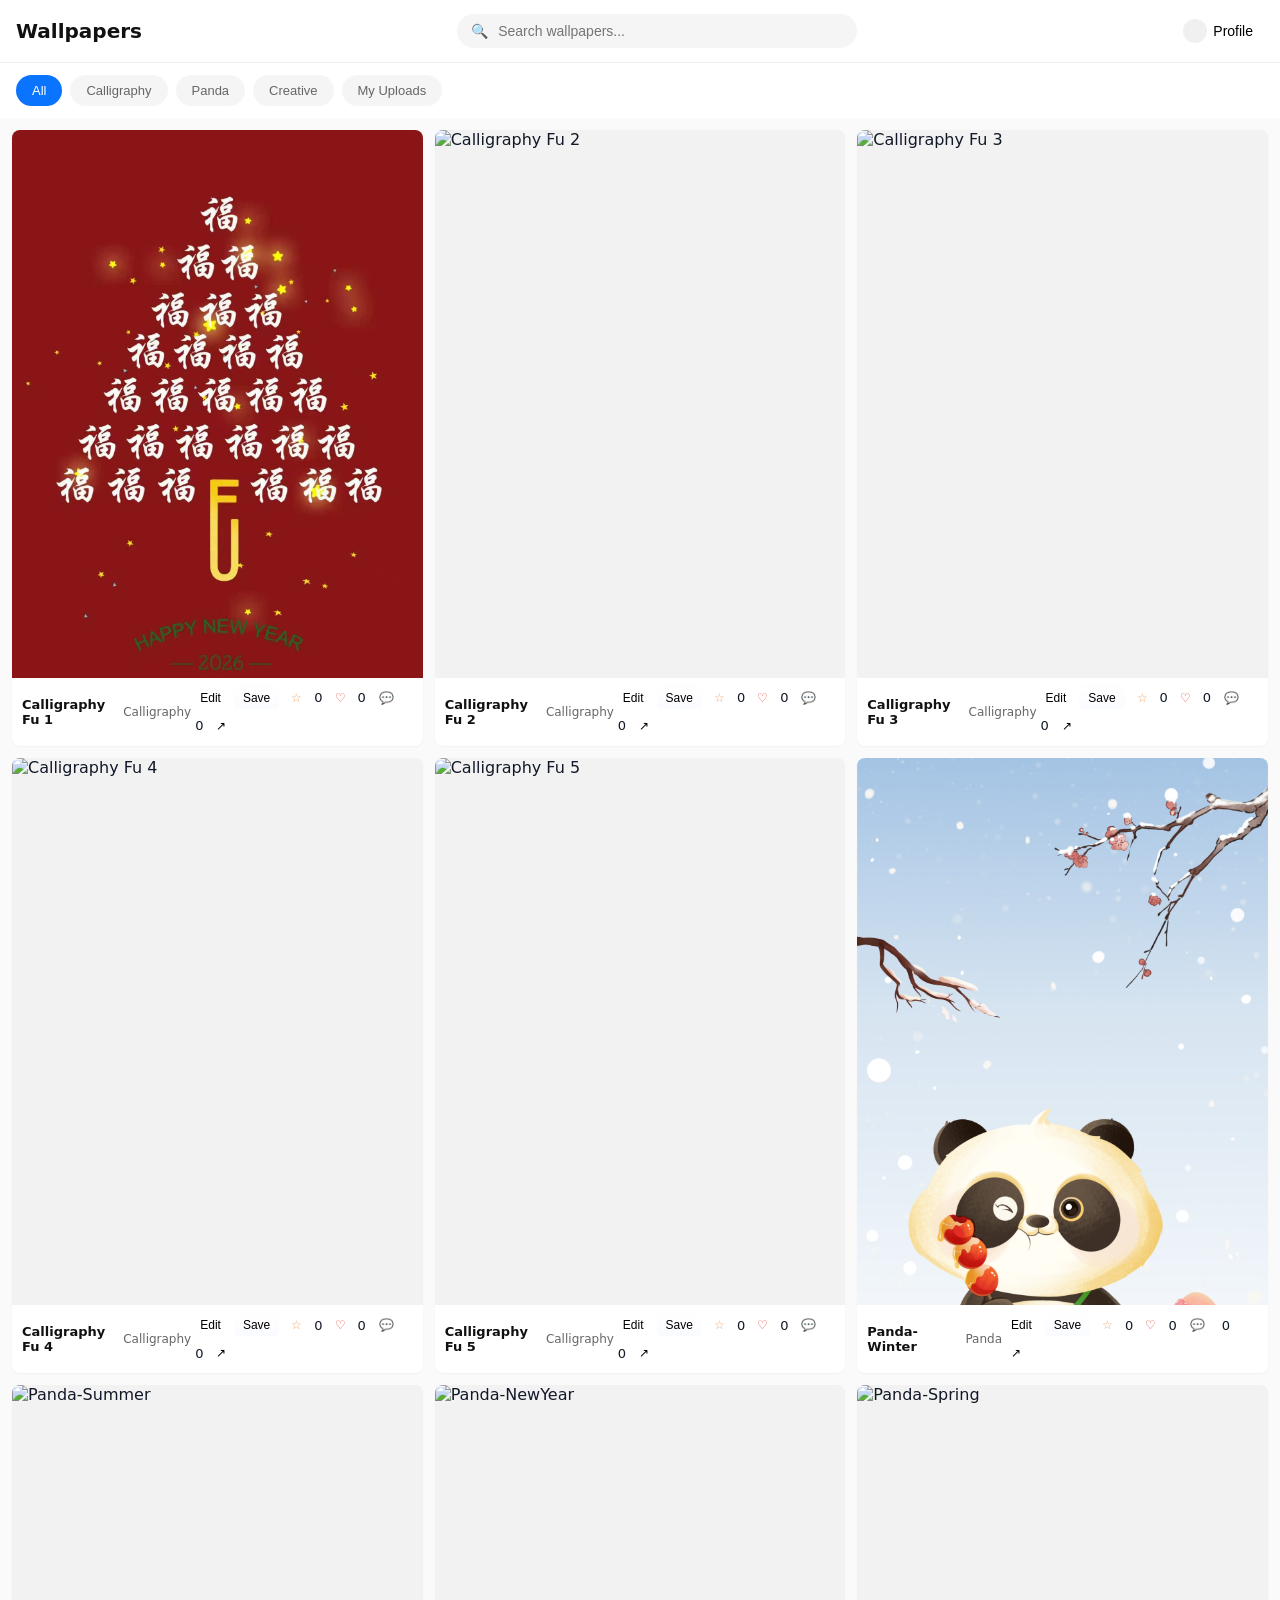
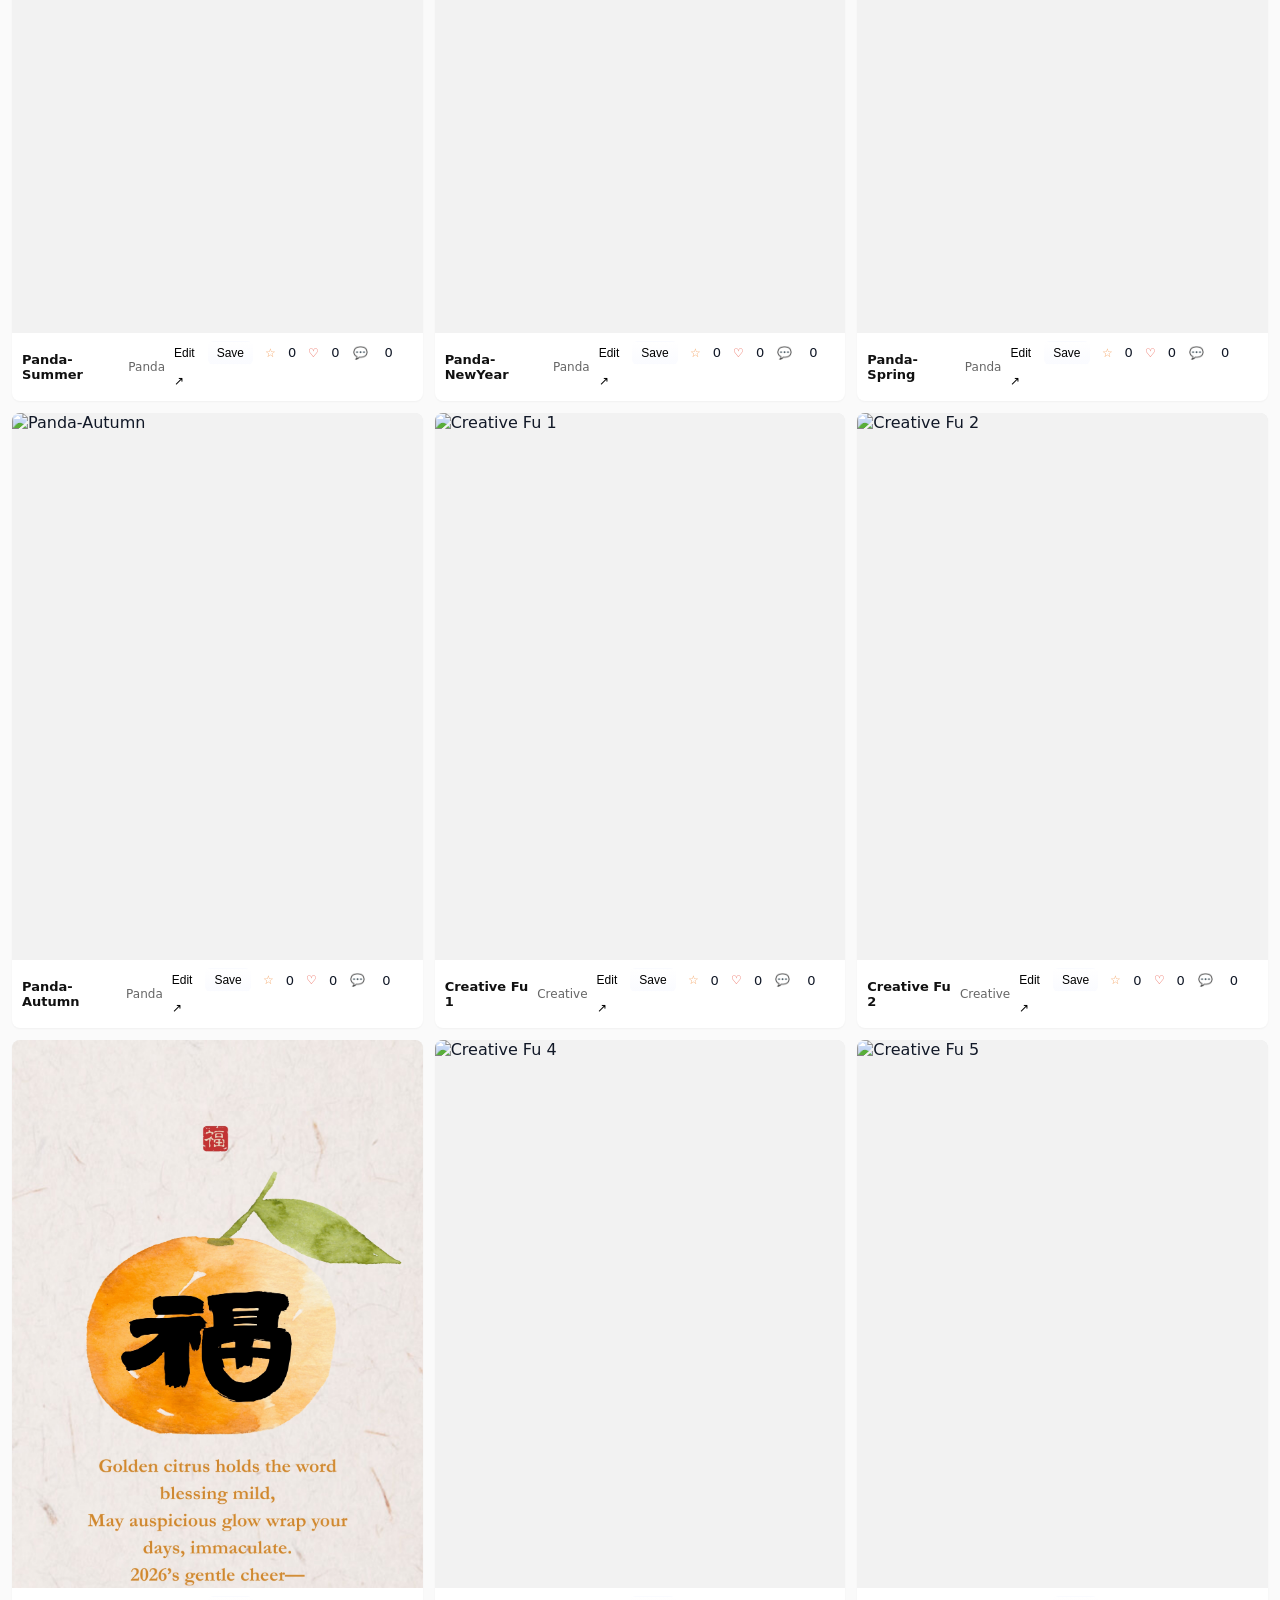
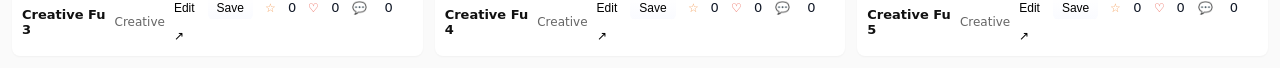
==== commit a53cb53f: "合并 origin/456，冲突时采用 origin/456 的 index.html 版本" ====
--- a/index.html
+++ b/index.html
@@ -1,16 +1,16 @@
 <!doctype html>
-<html lang="zh-CN">
+<html lang="en">
 <head>
   <meta charset="utf-8" />
   <meta name="viewport" content="width=device-width,initial-scale=1" />
-  <title>壁纸网格展示</title>
+  <title>Wallpaper Gallery</title>
   <meta name="theme-color" content="#0b74ff">
   <meta name="apple-mobile-web-app-capable" content="yes">
   <meta name="apple-mobile-web-app-status-bar-style" content="default">
   <link rel="stylesheet" href="styles.css">
   <link rel="manifest" href="manifest.json">
   <link rel="apple-touch-icon" href="icons/icon.svg">
-  <!-- Google Fonts - 中文字体库 -->
+  <!-- Google Fonts - Chinese font library -->
   <link rel="preconnect" href="https://fonts.googleapis.com">
   <link rel="preconnect" href="https://fonts.gstatic.com" crossorigin>
   <link href="https://fonts.googleapis.com/css2?family=Long+Cang&family=Liu+Jian+Mao+Cao&family=Ma+Shan+Zheng&family=Noto+Sans+SC:wght@100..900&family=Noto+Serif+SC:wght@200..900&family=ZCOOL+KuaiLe&family=ZCOOL+QingKe+HuangYou&family=ZCOOL+XiaoWei&family=Zhi+Mang+Xing&display=swap" rel="stylesheet">
@@ -18,30 +18,30 @@
 <body>
   <header class="app-header">
     <div class="header-left">
-      <h1>壁纸库</h1>
+      <h1>Wallpapers</h1>
     </div>
     <div class="header-center">
       <div class="search-box">
         <span class="search-icon">🔍</span>
-        <input type="text" id="searchInput" placeholder="搜索壁纸...">
+        <input type="text" id="searchInput" placeholder="Search wallpapers...">
       </div>
     </div>
     <div class="header-right">
-      <button id="installBtn" class="button" style="display:none">添加到主屏幕</button>
+      <button id="installBtn" class="button" style="display:none">Add to Home Screen</button>
       <button id="userBtn" class="button user-btn">
         <span class="user-avatar-small" id="headerAvatar"></span>
-        <span id="headerNickname">个人中心</span>
+        <span id="headerNickname">Profile</span>
       </button>
     </div>
   </header>
 
-  <!-- 分类标签栏 -->
+  <!-- Category tabs -->
   <div class="category-tabs">
-    <button class="category-tab active" data-category="全部">全部</button>
-    <button class="category-tab" data-category="书法">书法福</button>
-    <button class="category-tab" data-category="熊猫">熊猫</button>
-    <button class="category-tab" data-category="创意">物体福</button>
-    <button class="category-tab" data-category="上传">我的上传</button>
+    <button class="category-tab active" data-category="All">All</button>
+    <button class="category-tab" data-category="Calligraphy">Calligraphy</button>
+    <button class="category-tab" data-category="Panda">Panda</button>
+    <button class="category-tab" data-category="Creative">Creative</button>
+    <button class="category-tab" data-category="Upload">My Uploads</button>
   </div>
 
   <main>
@@ -51,246 +51,244 @@
   <template id="tile-template">
     <article class="tile">
       <div class="tile-media">
-        <img alt="壁纸" class="tile-img" loading="lazy">
+        <img alt="Wallpaper" class="tile-img" loading="lazy">
       </div>
       <div class="tile-meta">
         <div class="title"></div>
         <div class="category"></div>
         <div class="tile-actions">
-          <button class="edit-btn button">编辑</button>
-          <button class="save-btn button">保存</button>
-          <button class="collect-btn button" title="收藏">☆</button>
+          <button class="edit-btn button">Edit</button>
+          <button class="save-btn button">Save</button>
+          <button class="collect-btn button" title="Collect">☆</button>
           <span class="collect-count">0</span>
-          <button class="like-btn button" title="点赞">♡</button>
+          <button class="like-btn button" title="Like">♡</button>
           <span class="like-count">0</span>
-          <button class="comment-btn button" title="评论">💬</button>
+          <button class="comment-btn button" title="Comment">💬</button>
           <span class="comment-count">0</span>
-          <button class="share-btn button" title="分享">↗</button>
-          <button class="download-btn button" title="下载">⬇</button>
-          <span class="download-count">0</span>
+          <button class="share-btn button" title="Share">↗</button>
         </div>
       </div>
     </article>
   </template>
 
-  <!-- Image Editor Modal - 专业图片编辑器 -->
+  <!-- Image Editor Modal -->
   <div id="editorModal" class="editor-modal" aria-hidden="true" style="display:none;position:fixed;inset:0;z-index:1000;">
     <div class="editor-backdrop" style="position:absolute;inset:0;background:rgba(0,0,0,0.85);"></div>
-    
+
     <div class="editor-container" style="position:relative;height:100vh;display:flex;flex-direction:column;">
-      <!-- 顶部工具栏 -->
+      <!-- Top toolbar -->
       <div class="editor-toolbar" style="display:flex;justify-content:space-between;align-items:center;padding:12px 20px;background:#1a1a1a;color:#fff;border-bottom:1px solid #333;">
         <div style="display:flex;gap:16px;align-items:center;">
           <button id="editorClose" class="toolbar-btn" style="background:none;border:none;color:#fff;cursor:pointer;font-size:20px;">✕</button>
-          <span style="font-weight:600;font-size:16px;">图片编辑器</span>
+          <span style="font-weight:600;font-size:16px;">Image Editor</span>
         </div>
         <div style="display:flex;gap:8px;">
-          <button id="editorUndo" class="toolbar-btn" title="撤销" style="padding:8px 12px;background:#333;border:none;border-radius:6px;color:#fff;cursor:pointer;">↩ 撤销</button>
-          <button id="editorRedo" class="toolbar-btn" title="重做" style="padding:8px 12px;background:#333;border:none;border-radius:6px;color:#fff;cursor:pointer;">↪ 重做</button>
-          <button id="editorReset" class="toolbar-btn" title="重置" style="padding:8px 12px;background:#333;border:none;border-radius:6px;color:#fff;cursor:pointer;">⟲ 重置</button>
-          <button id="editorSaveBtn" class="toolbar-btn" style="padding:8px 20px;background:#0b74ff;border:none;border-radius:6px;color:#fff;cursor:pointer;font-weight:600;">保存</button>
-          <button id="editorExportBtn" class="toolbar-btn" style="padding:8px 20px;background:#28a745;border:none;border-radius:6px;color:#fff;cursor:pointer;font-weight:600;">导出</button>
-        </div>
-      </div>
-
-      <!-- 主编辑区域 -->
+          <button id="editorUndo" class="toolbar-btn" title="Undo" style="padding:8px 12px;background:#333;border:none;border-radius:6px;color:#fff;cursor:pointer;">↩ Undo</button>
+          <button id="editorRedo" class="toolbar-btn" title="Redo" style="padding:8px 12px;background:#333;border:none;border-radius:6px;color:#fff;cursor:pointer;">↪ Redo</button>
+          <button id="editorReset" class="toolbar-btn" title="Reset" style="padding:8px 12px;background:#333;border:none;border-radius:6px;color:#fff;cursor:pointer;">⟲ Reset</button>
+          <button id="editorSaveBtn" class="toolbar-btn" style="padding:8px 20px;background:#0b74ff;border:none;border-radius:6px;color:#fff;cursor:pointer;font-weight:600;">Save</button>
+          <button id="editorExportBtn" class="toolbar-btn" style="padding:8px 20px;background:#28a745;border:none;border-radius:6px;color:#fff;cursor:pointer;font-weight:600;">Export</button>
+        </div>
+      </div>
+
+      <!-- Main editor area -->
       <div style="flex:1;display:flex;overflow:hidden;">
-        <!-- 左侧工具栏 -->
+        <!-- Left toolbar -->
         <div class="editor-sidebar-left" style="width:60px;background:#1a1a1a;border-right:1px solid #333;display:flex;flex-direction:column;align-items:center;padding:12px 0;gap:8px;">
-          <button class="tool-btn active" data-tool="adjust" title="调节" style="width:44px;height:44px;background:#333;border:none;border-radius:8px;color:#fff;cursor:pointer;font-size:18px;">⚡</button>
-          <button class="tool-btn" data-tool="filter" title="滤镜" style="width:44px;height:44px;background:transparent;border:none;border-radius:8px;color:#999;cursor:pointer;font-size:18px;">🎨</button>
-          <button class="tool-btn" data-tool="crop" title="裁剪旋转" style="width:44px;height:44px;background:transparent;border:none;border-radius:8px;color:#999;cursor:pointer;font-size:18px;">✂️</button>
-          <button class="tool-btn" data-tool="text" title="文字" style="width:44px;height:44px;background:transparent;border:none;border-radius:8px;color:#999;cursor:pointer;font-size:18px;">T</button>
-          <button class="tool-btn" data-tool="sticker" title="贴纸" style="width:44px;height:44px;background:transparent;border:none;border-radius:8px;color:#999;cursor:pointer;font-size:18px;">😊</button>
-        </div>
-
-        <!-- 画布区域 -->
+          <button class="tool-btn active" data-tool="adjust" title="Adjust" style="width:44px;height:44px;background:#333;border:none;border-radius:8px;color:#fff;cursor:pointer;font-size:18px;">⚡</button>
+          <button class="tool-btn" data-tool="filter" title="Filters" style="width:44px;height:44px;background:transparent;border:none;border-radius:8px;color:#999;cursor:pointer;font-size:18px;">🎨</button>
+          <button class="tool-btn" data-tool="crop" title="Crop & Rotate" style="width:44px;height:44px;background:transparent;border:none;border-radius:8px;color:#999;cursor:pointer;font-size:18px;">✂️</button>
+          <button class="tool-btn" data-tool="text" title="Text" style="width:44px;height:44px;background:transparent;border:none;border-radius:8px;color:#999;cursor:pointer;font-size:18px;">T</button>
+          <button class="tool-btn" data-tool="sticker" title="Stickers" style="width:44px;height:44px;background:transparent;border:none;border-radius:8px;color:#999;cursor:pointer;font-size:18px;">😊</button>
+        </div>
+
+        <!-- Canvas Area -->
         <div style="flex:1;display:flex;align-items:center;justify-content:center;background:#0d0d0d;padding:20px;overflow:auto;">
           <div id="editorContainer" style="position:relative;box-shadow:0 8px 32px rgba(0,0,0,0.5);"></div>
         </div>
 
-        <!-- 右侧面板 -->
+        <!-- Right panel -->
         <div class="editor-sidebar-right" style="width:320px;background:#1a1a1a;border-left:1px solid #333;overflow-y:auto;">
-          
-          <!-- 调节面板 -->
+
+          <!-- Adjust panel -->
           <div id="adjustPanel" class="tool-panel" style="padding:16px;">
-            <div style="font-weight:600;color:#fff;margin-bottom:16px;font-size:14px;">基础调节</div>
-            
-            <div class="control-group" style="margin-bottom:16px;">
-              <label style="display:flex;justify-content:space-between;color:#ccc;font-size:12px;margin-bottom:6px;">
-                <span>亮度</span><span id="val-brightness">100%</span>
+            <div style="font-weight:600;color:#fff;margin-bottom:16px;font-size:14px;">Basic Adjustments</div>
+
+            <div class="control-group" style="margin-bottom:16px;">
+              <label style="display:flex;justify-content:space-between;color:#ccc;font-size:12px;margin-bottom:6px;">
+                <span>Brightness</span><span id="val-brightness">100%</span>
               </label>
               <input id="slider-brightness" type="range" min="0" max="2" step="0.01" value="1" style="width:100%;">
             </div>
 
             <div class="control-group" style="margin-bottom:16px;">
               <label style="display:flex;justify-content:space-between;color:#ccc;font-size:12px;margin-bottom:6px;">
-                <span>对比度</span><span id="val-contrast">100%</span>
+                <span>Contrast</span><span id="val-contrast">100%</span>
               </label>
               <input id="slider-contrast" type="range" min="0" max="2" step="0.01" value="1" style="width:100%;">
             </div>
 
             <div class="control-group" style="margin-bottom:16px;">
               <label style="display:flex;justify-content:space-between;color:#ccc;font-size:12px;margin-bottom:6px;">
-                <span>饱和度</span><span id="val-saturate">100%</span>
+                <span>Saturation</span><span id="val-saturate">100%</span>
               </label>
               <input id="slider-saturate" type="range" min="0" max="3" step="0.01" value="1" style="width:100%;">
             </div>
 
-            <div style="font-weight:600;color:#fff;margin:20px 0 16px;font-size:14px;">高级调节</div>
-
-            <div class="control-group" style="margin-bottom:16px;">
-              <label style="display:flex;justify-content:space-between;color:#ccc;font-size:12px;margin-bottom:6px;">
-                <span>色温</span><span id="val-warmth">0</span>
+            <div style="font-weight:600;color:#fff;margin:20px 0 16px;font-size:14px;">Advanced Adjustments</div>
+
+            <div class="control-group" style="margin-bottom:16px;">
+              <label style="display:flex;justify-content:space-between;color:#ccc;font-size:12px;margin-bottom:6px;">
+                <span>Warmth</span><span id="val-warmth">0</span>
               </label>
               <input id="slider-warmth" type="range" min="-1" max="1" step="0.01" value="0" style="width:100%;">
             </div>
 
             <div class="control-group" style="margin-bottom:16px;">
               <label style="display:flex;justify-content:space-between;color:#ccc;font-size:12px;margin-bottom:6px;">
-                <span>色调</span><span id="val-tint">0</span>
+                <span>Tint</span><span id="val-tint">0</span>
               </label>
               <input id="slider-tint" type="range" min="-1" max="1" step="0.01" value="0" style="width:100%;">
             </div>
 
             <div class="control-group" style="margin-bottom:16px;">
               <label style="display:flex;justify-content:space-between;color:#ccc;font-size:12px;margin-bottom:6px;">
-                <span>自然饱和度</span><span id="val-vibrance">0</span>
+                <span>Vibrance</span><span id="val-vibrance">0</span>
               </label>
               <input id="slider-vibrance" type="range" min="-1" max="1" step="0.01" value="0" style="width:100%;">
             </div>
 
             <div class="control-group" style="margin-bottom:16px;">
               <label style="display:flex;justify-content:space-between;color:#ccc;font-size:12px;margin-bottom:6px;">
-                <span>高光</span><span id="val-highlights">0</span>
+                <span>Highlights</span><span id="val-highlights">0</span>
               </label>
               <input id="slider-highlights" type="range" min="-1" max="1" step="0.01" value="0" style="width:100%;">
             </div>
 
             <div class="control-group" style="margin-bottom:16px;">
               <label style="display:flex;justify-content:space-between;color:#ccc;font-size:12px;margin-bottom:6px;">
-                <span>阴影</span><span id="val-shadows">0</span>
+                <span>Shadows</span><span id="val-shadows">0</span>
               </label>
               <input id="slider-shadows" type="range" min="-1" max="1" step="0.01" value="0" style="width:100%;">
             </div>
 
             <div class="control-group" style="margin-bottom:16px;">
               <label style="display:flex;justify-content:space-between;color:#ccc;font-size:12px;margin-bottom:6px;">
-                <span>暗角</span><span id="val-vignette">0</span>
+                <span>Vignette</span><span id="val-vignette">0</span>
               </label>
               <input id="slider-vignette" type="range" min="0" max="1" step="0.01" value="0" style="width:100%;">
             </div>
 
             <div class="control-group" style="margin-bottom:16px;">
               <label style="display:flex;justify-content:space-between;color:#ccc;font-size:12px;margin-bottom:6px;">
-                <span>模糊</span><span id="val-blur">0</span>
+                <span>Blur</span><span id="val-blur">0</span>
               </label>
               <input id="slider-blur" type="range" min="0" max="20" step="0.5" value="0" style="width:100%;">
             </div>
 
             <div class="control-group" style="margin-bottom:16px;">
               <label style="display:flex;justify-content:space-between;color:#ccc;font-size:12px;margin-bottom:6px;">
-                <span>色相</span><span id="val-hue">0°</span>
+                <span>Hue</span><span id="val-hue">0°</span>
               </label>
               <input id="slider-hue" type="range" min="-180" max="180" step="1" value="0" style="width:100%;">
             </div>
 
             <div class="control-group" style="margin-bottom:16px;">
               <label style="display:flex;justify-content:space-between;color:#ccc;font-size:12px;margin-bottom:6px;">
-                <span>透明度</span><span id="val-opacity">100%</span>
+                <span>Opacity</span><span id="val-opacity">100%</span>
               </label>
               <input id="slider-opacity" type="range" min="0" max="1" step="0.01" value="1" style="width:100%;">
             </div>
           </div>
 
-          <!-- 滤镜面板 -->
+          <!-- Filter panel -->
           <div id="filterPanel" class="tool-panel" style="padding:16px;display:none;">
-            <div style="font-weight:600;color:#fff;margin-bottom:16px;font-size:14px;">滤镜预设</div>
+            <div style="font-weight:600;color:#fff;margin-bottom:16px;font-size:14px;">Filter Presets</div>
             <div style="display:grid;grid-template-columns:repeat(3,1fr);gap:8px;">
-              <button class="filter-btn" data-filter="none" style="padding:12px 8px;background:#333;border:none;border-radius:8px;color:#fff;cursor:pointer;font-size:12px;">原图</button>
-              <button class="filter-btn" data-filter="beauty" style="padding:12px 8px;background:#333;border:none;border-radius:8px;color:#fff;cursor:pointer;font-size:12px;">美颜</button>
-              <button class="filter-btn" data-filter="portrait" style="padding:12px 8px;background:#333;border:none;border-radius:8px;color:#fff;cursor:pointer;font-size:12px;">人像</button>
-              <button class="filter-btn" data-filter="vivid" style="padding:12px 8px;background:#333;border:none;border-radius:8px;color:#fff;cursor:pointer;font-size:12px;">鲜艳</button>
-              <button class="filter-btn" data-filter="warm" style="padding:12px 8px;background:#333;border:none;border-radius:8px;color:#fff;cursor:pointer;font-size:12px;">暖色</button>
-              <button class="filter-btn" data-filter="cool" style="padding:12px 8px;background:#333;border:none;border-radius:8px;color:#fff;cursor:pointer;font-size:12px;">冷色</button>
-              <button class="filter-btn" data-filter="vintage" style="padding:12px 8px;background:#333;border:none;border-radius:8px;color:#fff;cursor:pointer;font-size:12px;">复古</button>
-              <button class="filter-btn" data-filter="retro" style="padding:12px 8px;background:#333;border:none;border-radius:8px;color:#fff;cursor:pointer;font-size:12px;">怀旧</button>
-              <button class="filter-btn" data-filter="film" style="padding:12px 8px;background:#333;border:none;border-radius:8px;color:#fff;cursor:pointer;font-size:12px;">胶片</button>
-              <button class="filter-btn" data-filter="landscape" style="padding:12px 8px;background:#333;border:none;border-radius:8px;color:#fff;cursor:pointer;font-size:12px;">风景</button>
-              <button class="filter-btn" data-filter="nature" style="padding:12px 8px;background:#333;border:none;border-radius:8px;color:#fff;cursor:pointer;font-size:12px;">自然</button>
-              <button class="filter-btn" data-filter="sunset" style="padding:12px 8px;background:#333;border:none;border-radius:8px;color:#fff;cursor:pointer;font-size:12px;">日落</button>
-              <button class="filter-btn" data-filter="noir" style="padding:12px 8px;background:#333;border:none;border-radius:8px;color:#fff;cursor:pointer;font-size:12px;">黑白</button>
-              <button class="filter-btn" data-filter="dramatic" style="padding:12px 8px;background:#333;border:none;border-radius:8px;color:#fff;cursor:pointer;font-size:12px;">戏剧</button>
-              <button class="filter-btn" data-filter="bw" style="padding:12px 8px;background:#333;border:none;border-radius:8px;color:#fff;cursor:pointer;font-size:12px;">灰度</button>
-              <button class="filter-btn" data-filter="food" style="padding:12px 8px;background:#333;border:none;border-radius:8px;color:#fff;cursor:pointer;font-size:12px;">美食</button>
-              <button class="filter-btn" data-filter="night" style="padding:12px 8px;background:#333;border:none;border-radius:8px;color:#fff;cursor:pointer;font-size:12px;">夜景</button>
-              <button class="filter-btn" data-filter="cyberpunk" style="padding:12px 8px;background:#333;border:none;border-radius:8px;color:#fff;cursor:pointer;font-size:12px;">赛博</button>
-              <button class="filter-btn" data-filter="moody" style="padding:12px 8px;background:#333;border:none;border-radius:8px;color:#fff;cursor:pointer;font-size:12px;"> Moody</button>
-              <button class="filter-btn" data-filter="fade" style="padding:12px 8px;background:#333;border:none;border-radius:8px;color:#fff;cursor:pointer;font-size:12px;">褪色</button>
-              <button class="filter-btn" data-filter="sepia" style="padding:12px 8px;background:#333;border:none;border-radius:8px;color:#fff;cursor:pointer;font-size:12px;"> sepia</button>
-              <button class="filter-btn" data-filter="grayscale" style="padding:12px 8px;background:#333;border:none;border-radius:8px;color:#fff;cursor:pointer;font-size:12px;">黑白</button>
-            </div>
-          </div>
-
-          <!-- 裁剪旋转面板 -->
+              <button class="filter-btn" data-filter="none" style="padding:12px 8px;background:#333;border:none;border-radius:8px;color:#fff;cursor:pointer;font-size:12px;">Original</button>
+              <button class="filter-btn" data-filter="beauty" style="padding:12px 8px;background:#333;border:none;border-radius:8px;color:#fff;cursor:pointer;font-size:12px;">Beauty</button>
+              <button class="filter-btn" data-filter="portrait" style="padding:12px 8px;background:#333;border:none;border-radius:8px;color:#fff;cursor:pointer;font-size:12px;">Portrait</button>
+              <button class="filter-btn" data-filter="vivid" style="padding:12px 8px;background:#333;border:none;border-radius:8px;color:#fff;cursor:pointer;font-size:12px;">Vivid</button>
+              <button class="filter-btn" data-filter="warm" style="padding:12px 8px;background:#333;border:none;border-radius:8px;color:#fff;cursor:pointer;font-size:12px;">Warm</button>
+              <button class="filter-btn" data-filter="cool" style="padding:12px 8px;background:#333;border:none;border-radius:8px;color:#fff;cursor:pointer;font-size:12px;">Cool</button>
+              <button class="filter-btn" data-filter="vintage" style="padding:12px 8px;background:#333;border:none;border-radius:8px;color:#fff;cursor:pointer;font-size:12px;">Vintage</button>
+              <button class="filter-btn" data-filter="retro" style="padding:12px 8px;background:#333;border:none;border-radius:8px;color:#fff;cursor:pointer;font-size:12px;">Retro</button>
+              <button class="filter-btn" data-filter="film" style="padding:12px 8px;background:#333;border:none;border-radius:8px;color:#fff;cursor:pointer;font-size:12px;">Film</button>
+              <button class="filter-btn" data-filter="landscape" style="padding:12px 8px;background:#333;border:none;border-radius:8px;color:#fff;cursor:pointer;font-size:12px;">Landscape</button>
+              <button class="filter-btn" data-filter="nature" style="padding:12px 8px;background:#333;border:none;border-radius:8px;color:#fff;cursor:pointer;font-size:12px;">Nature</button>
+              <button class="filter-btn" data-filter="sunset" style="padding:12px 8px;background:#333;border:none;border-radius:8px;color:#fff;cursor:pointer;font-size:12px;">Sunset</button>
+              <button class="filter-btn" data-filter="noir" style="padding:12px 8px;background:#333;border:none;border-radius:8px;color:#fff;cursor:pointer;font-size:12px;">Noir</button>
+              <button class="filter-btn" data-filter="dramatic" style="padding:12px 8px;background:#333;border:none;border-radius:8px;color:#fff;cursor:pointer;font-size:12px;">Dramatic</button>
+              <button class="filter-btn" data-filter="bw" style="padding:12px 8px;background:#333;border:none;border-radius:8px;color:#fff;cursor:pointer;font-size:12px;">B&W</button>
+              <button class="filter-btn" data-filter="food" style="padding:12px 8px;background:#333;border:none;border-radius:8px;color:#fff;cursor:pointer;font-size:12px;">Food</button>
+              <button class="filter-btn" data-filter="night" style="padding:12px 8px;background:#333;border:none;border-radius:8px;color:#fff;cursor:pointer;font-size:12px;">Night</button>
+              <button class="filter-btn" data-filter="cyberpunk" style="padding:12px 8px;background:#333;border:none;border-radius:8px;color:#fff;cursor:pointer;font-size:12px;">Cyber</button>
+              <button class="filter-btn" data-filter="moody" style="padding:12px 8px;background:#333;border:none;border-radius:8px;color:#fff;cursor:pointer;font-size:12px;">Moody</button>
+              <button class="filter-btn" data-filter="fade" style="padding:12px 8px;background:#333;border:none;border-radius:8px;color:#fff;cursor:pointer;font-size:12px;">Fade</button>
+              <button class="filter-btn" data-filter="sepia" style="padding:12px 8px;background:#333;border:none;border-radius:8px;color:#fff;cursor:pointer;font-size:12px;">Sepia</button>
+              <button class="filter-btn" data-filter="grayscale" style="padding:12px 8px;background:#333;border:none;border-radius:8px;color:#fff;cursor:pointer;font-size:12px;">Gray</button>
+            </div>
+          </div>
+
+          <!-- Crop panel -->
           <div id="cropPanel" class="tool-panel" style="padding:16px;display:none;">
-            <div style="font-weight:600;color:#fff;margin-bottom:16px;font-size:14px;">旋转与翻转</div>
+            <div style="font-weight:600;color:#fff;margin-bottom:16px;font-size:14px;">Rotate & Flip</div>
             <div style="display:grid;grid-template-columns:repeat(2,1fr);gap:8px;margin-bottom:20px;">
-              <button id="rotateLeft" class="action-btn" style="padding:12px;background:#333;border:none;border-radius:8px;color:#fff;cursor:pointer;">↺ 左转90°</button>
-              <button id="rotateRight" class="action-btn" style="padding:12px;background:#333;border:none;border-radius:8px;color:#fff;cursor:pointer;">↻ 右转90°</button>
-              <button id="flipH" class="action-btn" style="padding:12px;background:#333;border:none;border-radius:8px;color:#fff;cursor:pointer;">⇄ 水平翻转</button>
-              <button id="flipV" class="action-btn" style="padding:12px;background:#333;border:none;border-radius:8px;color:#fff;cursor:pointer;">⇅ 垂直翻转</button>
-            </div>
-            
-            <div style="font-weight:600;color:#fff;margin-bottom:16px;font-size:14px;">快速裁剪</div>
+              <button id="rotateLeft" class="action-btn" style="padding:12px;background:#333;border:none;border-radius:8px;color:#fff;cursor:pointer;">↺ Rotate Left</button>
+              <button id="rotateRight" class="action-btn" style="padding:12px;background:#333;border:none;border-radius:8px;color:#fff;cursor:pointer;">↻ Rotate Right</button>
+              <button id="flipH" class="action-btn" style="padding:12px;background:#333;border:none;border-radius:8px;color:#fff;cursor:pointer;">⇄ Flip H</button>
+              <button id="flipV" class="action-btn" style="padding:12px;background:#333;border:none;border-radius:8px;color:#fff;cursor:pointer;">⇅ Flip V</button>
+            </div>
+
+            <div style="font-weight:600;color:#fff;margin-bottom:16px;font-size:14px;">Quick Crop</div>
             <div style="display:grid;grid-template-columns:repeat(3,1fr);gap:8px;">
               <button class="crop-btn" data-ratio="1:1" style="padding:12px;background:#333;border:none;border-radius:8px;color:#fff;cursor:pointer;font-size:12px;">1:1</button>
               <button class="crop-btn" data-ratio="4:3" style="padding:12px;background:#333;border:none;border-radius:8px;color:#fff;cursor:pointer;font-size:12px;">4:3</button>
               <button class="crop-btn" data-ratio="16:9" style="padding:12px;background:#333;border:none;border-radius:8px;color:#fff;cursor:pointer;font-size:12px;">16:9</button>
               <button class="crop-btn" data-ratio="3:4" style="padding:12px;background:#333;border:none;border-radius:8px;color:#fff;cursor:pointer;font-size:12px;">3:4</button>
               <button class="crop-btn" data-ratio="9:16" style="padding:12px;background:#333;border:none;border-radius:8px;color:#fff;cursor:pointer;font-size:12px;">9:16</button>
-              <button class="crop-btn" data-ratio="free" style="padding:12px;background:#0b74ff;border:none;border-radius:8px;color:#fff;cursor:pointer;font-size:12px;">自由</button>
-            </div>
-          </div>
-
-          <!-- 文字面板 -->
+              <button class="crop-btn" data-ratio="free" style="padding:12px;background:#0b74ff;border:none;border-radius:8px;color:#fff;cursor:pointer;font-size:12px;">Free</button>
+            </div>
+          </div>
+
+          <!-- Text panel -->
           <div id="textPanel" class="tool-panel" style="padding:16px;display:none;">
-            <div style="font-weight:600;color:#fff;margin-bottom:16px;font-size:14px;">添加文字</div>
-            
+            <div style="font-weight:600;color:#fff;margin-bottom:16px;font-size:14px;">Add Text</div>
+
             <div class="control-group" style="margin-bottom:12px;">
-              <input id="editorText" placeholder="输入文字..." style="width:100%;padding:10px;border:1px solid #444;border-radius:6px;background:#333;color:#fff;font-size:14px;">
+              <input id="editorText" placeholder="Enter text..." style="width:100%;padding:10px;border:1px solid #444;border-radius:6px;background:#333;color:#fff;font-size:14px;">
             </div>
 
             <div class="control-group" style="margin-bottom:12px;">
-              <label style="color:#ccc;font-size:12px;margin-bottom:6px;display:block;">字体</label>
+              <label style="color:#ccc;font-size:12px;margin-bottom:6px;display:block;">Font</label>
               <select id="editorFont" style="width:100%;padding:8px;border:1px solid #444;border-radius:6px;background:#333;color:#fff;font-size:13px;">
-                <option value="sans-serif">无衬线</option>
-                <option value="serif">衬线</option>
-                <option value="'Microsoft YaHei', sans-serif">微软雅黑</option>
-                <option value="'SimSun', serif">宋体</option>
-                <option value="'KaiTi', serif">楷体</option>
-                <option value="'SimHei', sans-serif">黑体</option>
-                <option value="'LiSu', serif">隶书</option>
-                <option value="'STXingkai', cursive">华文行楷</option>
-                <option value="'Ma Shan Zheng', cursive">马善政毛笔</option>
-                <option value="'Zhi Mang Xing', cursive">志莽行书</option>
-                <option value="'Long Cang', cursive">龙苍书法</option>
-                <option value="'Liu Jian Mao Cao', cursive">刘建草书</option>
-                <option value="'ZCOOL XiaoWei', serif">站酷小薇</option>
-                <option value="'ZCOOL KuaiLe', cursive">站酷快乐</option>
-                <option value="'Noto Serif SC', serif">思源宋体</option>
-                <option value="'Noto Sans SC', sans-serif">思源黑体</option>
+                <option value="sans-serif">Sans Serif</option>
+                <option value="serif">Serif</option>
+                <option value="'Microsoft YaHei', sans-serif">Microsoft YaHei</option>
+                <option value="'SimSun', serif">SimSun</option>
+                <option value="'KaiTi', serif">KaiTi</option>
+                <option value="'SimHei', sans-serif">SimHei</option>
+                <option value="'LiSu', serif">LiSu</option>
+                <option value="'STXingkai', cursive">STXingkai</option>
+                <option value="'Ma Shan Zheng', cursive">Ma Shan Zheng</option>
+                <option value="'Zhi Mang Xing', cursive">Zhi Mang Xing</option>
+                <option value="'Long Cang', cursive">Long Cang</option>
+                <option value="'Liu Jian Mao Cao', cursive">Liu Jian Mao Cao</option>
+                <option value="'ZCOOL XiaoWei', serif">ZCOOL XiaoWei</option>
+                <option value="'ZCOOL KuaiLe', cursive">ZCOOL KuaiLe</option>
+                <option value="'Noto Serif SC', serif">Noto Serif SC</option>
+                <option value="'Noto Sans SC', sans-serif">Noto Sans SC</option>
               </select>
             </div>
 
             <div style="display:grid;grid-template-columns:repeat(2,1fr);gap:12px;margin-bottom:12px;">
               <div class="control-group">
-                <label style="color:#ccc;font-size:12px;margin-bottom:6px;display:block;">字号</label>
+                <label style="color:#ccc;font-size:12px;margin-bottom:6px;display:block;">Font Size</label>
                 <input id="editorFontSize" type="range" min="12" max="200" value="48" style="width:100%;">
                 <span id="editorFontSizeValue" style="color:#999;font-size:11px;">48px</span>
               </div>
               <div class="control-group">
-                <label style="color:#ccc;font-size:12px;margin-bottom:6px;display:block;">颜色</label>
+                <label style="color:#ccc;font-size:12px;margin-bottom:6px;display:block;">Color</label>
                 <input id="editorTextColor" type="color" value="#ffffff" style="width:100%;height:36px;border:none;border-radius:6px;cursor:pointer;">
               </div>
             </div>
@@ -301,35 +299,35 @@
             </div>
 
             <div class="control-group" style="margin-bottom:12px;">
-              <label style="color:#ccc;font-size:12px;margin-bottom:6px;display:block;">旋转</label>
+              <label style="color:#ccc;font-size:12px;margin-bottom:6px;display:block;">Rotation</label>
               <input id="textRotation" type="range" min="-180" max="180" value="0" style="width:100%;">
               <span id="textRotationValue" style="color:#999;font-size:11px;">0°</span>
             </div>
 
             <div class="control-group" style="margin-bottom:12px;">
-              <label style="color:#ccc;font-size:12px;margin-bottom:6px;display:block;">透明度</label>
+              <label style="color:#ccc;font-size:12px;margin-bottom:6px;display:block;">Opacity</label>
               <input id="textOpacity" type="range" min="0" max="1" step="0.01" value="1" style="width:100%;">
             </div>
 
             <div style="display:flex;gap:8px;margin-bottom:12px;align-items:center;">
               <input type="checkbox" id="textStroke" checked style="width:16px;height:16px;">
-              <label for="textStroke" style="color:#ccc;font-size:12px;">描边</label>
+              <label for="textStroke" style="color:#ccc;font-size:12px;">Stroke</label>
               <input type="checkbox" id="textShadow" checked style="width:16px;height:16px;margin-left:16px;">
-              <label for="textShadow" style="color:#ccc;font-size:12px;">阴影</label>
-            </div>
-
-            <button id="addTextBtn" class="button" style="width:100%;padding:12px;background:#0b74ff;border:none;border-radius:6px;color:#fff;cursor:pointer;font-weight:600;">添加文字</button>
-
-            <!-- 图层管理 -->
+              <label for="textShadow" style="color:#ccc;font-size:12px;">Shadows</label>
+            </div>
+
+            <button id="addTextBtn" class="button" style="width:100%;padding:12px;background:#0b74ff;border:none;border-radius:6px;color:#fff;cursor:pointer;font-weight:600;">Add Text</button>
+
+            <!-- Layers -->
             <div id="layerManager" style="margin-top:20px;border-top:1px solid #333;padding-top:16px;">
-              <div style="font-weight:600;color:#fff;margin-bottom:12px;font-size:14px;">图层管理</div>
+              <div style="font-weight:600;color:#fff;margin-bottom:12px;font-size:14px;">Layers</div>
               <div id="layerList" style="max-height:200px;overflow-y:auto;"></div>
             </div>
           </div>
 
-          <!-- 贴纸面板 -->
+          <!-- Sticker panel -->
           <div id="stickerPanel" class="tool-panel" style="padding:16px;display:none;">
-            <div style="font-weight:600;color:#fff;margin-bottom:16px;font-size:14px;">贴纸</div>
+            <div style="font-weight:600;color:#fff;margin-bottom:16px;font-size:14px;">Stickers</div>
             <div style="display:grid;grid-template-columns:repeat(4,1fr);gap:8px;">
               <button class="sticker-btn" data-emoji="😀" style="padding:16px;background:#333;border:none;border-radius:8px;font-size:28px;cursor:pointer;">😀</button>
               <button class="sticker-btn" data-emoji="😂" style="padding:16px;background:#333;border:none;border-radius:8px;font-size:28px;cursor:pointer;">😂</button>
@@ -363,14 +361,14 @@
     </div>
   </div>
 
-  <!-- Image Preview Modal - 小红书风格 -->
+  <!-- Image Preview Modal - Fullscreen Style -->
   <div id="previewModal" class="preview-modal" aria-hidden="true" style="display:none;position:fixed;inset:0;z-index:1100;">
     <div class="preview-backdrop" style="position:absolute;inset:0;background:#000;"></div>
     <div class="preview-panel" style="position:relative;width:100%;height:100%;display:flex;align-items:center;justify-content:center;">
       <button id="previewClose" class="preview-close">&times;</button>
       <button id="prevBtn" class="preview-nav prev" style="position:absolute;left:16px;top:50%;transform:translateY(-50%);">&#8249;</button>
       <button id="nextBtn" class="preview-nav next" style="position:absolute;right:16px;top:50%;transform:translateY(-50%);">&#8250;</button>
-      <img id="previewImage" src="" alt="预览" style="max-width:100%;max-height:100%;object-fit:contain;" />
+      <img id="previewImage" src="" alt="Preview" style="max-width:100%;max-height:100%;object-fit:contain;" />
       <div id="previewTitle" style="position:absolute;bottom:60px;color:#fff;font-size:14px;text-shadow:0 1px 3px rgba(0,0,0,0.5);z-index:10;"></div>
     </div>
   </div>
@@ -380,120 +378,120 @@
     <div class="comment-backdrop" style="position:absolute;inset:0;background:rgba(0,0,0,0.6);"></div>
     <div class="comment-panel" style="position:relative;margin:40px auto;max-width:720px;background:#fff;border-radius:8px;padding:12px;z-index:1;">
       <div style="display:flex;justify-content:space-between;align-items:center;margin-bottom:8px;">
-        <div style="font-weight:600">评论</div>
+        <div style="font-weight:600">Comments</div>
         <div>
-          <button id="commentClose" class="button">关闭</button>
+          <button id="commentClose" class="button">Close</button>
         </div>
       </div>
       <div style="display:flex;flex-direction:column;gap:8px;">
         <div id="commentList" style="max-height:360px;overflow:auto;border:1px solid #eee;padding:8px;border-radius:6px;background:#fafafa"></div>
         <div style="display:flex;gap:8px;align-items:center;">
-          <input id="commentInput" placeholder="输入评论..." style="flex:1;padding:8px;border:1px solid #ddd;border-radius:6px" />
-          <button id="commentAddBtn" class="button">添加</button>
+          <input id="commentInput" placeholder="Enter comment..." style="flex:1;padding:8px;border:1px solid #ddd;border-radius:6px" />
+          <button id="commentAddBtn" class="button">Add</button>
         </div>
       </div>
     </div>
   </div>
 
-  <!-- User Profile / Upload Modal - 个人中心 -->
+  <!-- User Profile / Upload Modal -->
   <div id="userModal" class="user-modal" aria-hidden="true" style="display:none;position:fixed;inset:0;z-index:1200;">
     <div class="user-backdrop" style="position:absolute;inset:0;background:rgba(0,0,0,0.6);"></div>
     <div class="user-panel" style="position:relative;margin:40px auto;max-width:900px;max-height:90vh;background:#fff;border-radius:12px;padding:20px;z-index:1;overflow:auto;">
-      <!-- 关闭按钮 -->
+      <!-- Close button -->
       <div style="display:flex;justify-content:space-between;align-items:center;margin-bottom:20px;">
-        <div style="font-weight:600;font-size:18px;">个人中心</div>
+        <div style="font-weight:600;font-size:18px;">Profile</div>
         <div>
-          <button id="userClose" class="button">关闭</button>
-        </div>
-      </div>
-
-      <!-- 用户信息头部 -->
+          <button id="userClose" class="button">Close</button>
+        </div>
+      </div>
+
+      <!-- User info header -->
       <div class="profile-header" style="display:flex;gap:20px;align-items:center;padding-bottom:20px;border-bottom:1px solid #eee;margin-bottom:20px;">
-        <!-- 头像 -->
+        <!-- Avatar -->
         <div style="position:relative;">
-          <img id="userAvatarPreview" src="icons/icon.svg" alt="头像" style="width:80px;height:80px;border-radius:50%;object-fit:cover;border:2px solid #eee;">
+          <img id="userAvatarPreview" src="icons/icon.svg" alt="Avatar" style="width:80px;height:80px;border-radius:50%;object-fit:cover;border:2px solid #eee;">
           <label for="userAvatarInput" class="avatar-edit-btn" style="position:absolute;bottom:0;right:0;width:26px;height:26px;background:#0b74ff;border-radius:50%;display:flex;align-items:center;justify-content:center;cursor:pointer;font-size:14px;color:#fff;">
             📷
           </label>
           <input id="userAvatarInput" type="file" accept="image/*" style="display:none;">
         </div>
-        <!-- 用户名和简介 -->
+        <!-- Username and bio -->
         <div style="flex:1;">
           <div style="display:flex;align-items:center;gap:8px;margin-bottom:6px;">
-            <input id="userNickname" placeholder="设置昵称" style="font-size:18px;font-weight:600;border:none;outline:none;width:150px;background:transparent;">
+            <input id="userNickname" placeholder="Set nickname" style="font-size:18px;font-weight:600;border:none;outline:none;width:150px;background:transparent;">
             <span class="verified-badge" style="display:none;font-size:14px;">✓</span>
           </div>
-          <textarea id="userBio" placeholder="添加简介，让大家认识你" style="width:100%;min-height:40px;padding:6px;border:1px solid #eee;border-radius:6px;resize:none;font-size:13px;color:#666;outline:none;" maxlength="50"></textarea>
-        </div>
-      </div>
-
-      <!-- 数据统计 -->
+          <textarea id="userBio" placeholder="Add a bio to introduce yourself" style="width:100%;min-height:40px;padding:6px;border:1px solid #eee;border-radius:6px;resize:none;font-size:13px;color:#666;outline:none;" maxlength="50"></textarea>
+        </div>
+      </div>
+
+      <!-- Stats -->
       <div class="profile-stats" style="display:flex;gap:30px;justify-content:center;padding:16px 0;border-bottom:1px solid #eee;margin-bottom:20px;">
         <div class="stat-item" style="text-align:center;">
           <div id="statLikes" style="font-size:20px;font-weight:600;">0</div>
-          <div style="font-size:12px;color:#999;">获赞</div>
+          <div style="font-size:12px;color:#999;">Likes</div>
         </div>
         <div class="stat-item" style="text-align:center;">
           <div id="statCollects" style="font-size:20px;font-weight:600;">0</div>
-          <div style="font-size:12px;color:#999;">收藏</div>
+          <div style="font-size:12px;color:#999;">Collects</div>
         </div>
         <div class="stat-item" style="text-align:center;">
           <div id="statUploads" style="font-size:20px;font-weight:600;">0</div>
-          <div style="font-size:12px;color:#999;">上传</div>
+          <div style="font-size:12px;color:#999;">Uploads</div>
         </div>
         <div class="stat-item" style="text-align:center;">
           <div id="statComments" style="font-size:20px;font-weight:600;">0</div>
-          <div style="font-size:12px;color:#999;">评论</div>
-        </div>
-      </div>
-
-      <!-- 功能列表 -->
+          <div style="font-size:12px;color:#999;">Comments</div>
+        </div>
+      </div>
+
+      <!-- Menu -->
       <div class="profile-menu" style="margin-bottom:20px;">
         <div class="menu-item" style="display:flex;align-items:center;gap:12px;padding:14px;border-radius:8px;cursor:pointer;transition:background 0.2s;" onmouseover="this.style.background='#f5f5f5'" onmouseout="this.style.background='transparent'">
           <span style="font-size:18px;">📤</span>
           <div style="flex:1;">
-            <div style="font-weight:500;">我的上传</div>
-            <div style="font-size:12px;color:#999;">管理已上传的壁纸</div>
+            <div style="font-weight:500;">My Uploads</div>
+            <div style="font-size:12px;color:#999;">Manage uploaded wallpapers</div>
           </div>
           <span style="color:#999;">›</span>
         </div>
         <div class="menu-item" style="display:flex;align-items:center;gap:12px;padding:14px;border-radius:8px;cursor:pointer;transition:background 0.2s;" onmouseover="this.style.background='#f5f5f5'" onmouseout="this.style.background='transparent'">
           <span style="font-size:18px;">❤️</span>
           <div style="flex:1;">
-            <div style="font-weight:500;">我的点赞</div>
-            <div style="font-size:12px;color:#999;">查看点赞过的图片</div>
+            <div style="font-weight:500;">My Likes</div>
+            <div style="font-size:12px;color:#999;">View liked images</div>
           </div>
           <span style="color:#999;">›</span>
         </div>
         <div class="menu-item" style="display:flex;align-items:center;gap:12px;padding:14px;border-radius:8px;cursor:pointer;transition:background 0.2s;" onmouseover="this.style.background='#f5f5f5'" onmouseout="this.style.background='transparent'">
           <span style="font-size:18px;">💬</span>
           <div style="flex:1;">
-            <div style="font-weight:500;">我的评论</div>
-            <div style="font-size:12px;color:#999;">查看我的评论</div>
+            <div style="font-weight:500;">My Comments</div>
+            <div style="font-size:12px;color:#999;">View my comments</div>
           </div>
           <span style="color:#999;">›</span>
         </div>
         <div class="menu-item" style="display:flex;align-items:center;gap:12px;padding:14px;border-radius:8px;cursor:pointer;transition:background 0.2s;" onmouseover="this.style.background='#f5f5f5'" onmouseout="this.style.background='transparent'">
           <span style="font-size:18px;">⭐</span>
           <div style="flex:1;">
-            <div style="font-weight:500;">我的收藏</div>
-            <div style="font-size:12px;color:#999;">收藏的图片</div>
+            <div style="font-weight:500;">My Collections</div>
+            <div style="font-size:12px;color:#999;">Collected images</div>
           </div>
           <span style="color:#999;">›</span>
         </div>
       </div>
 
-      <!-- 保存按钮 -->
-      <button id="userSaveProfile" class="button" style="width:100%;padding:12px;background:#0b74ff;border:none;border-radius:8px;color:#fff;font-size:15px;font-weight:600;cursor:pointer;">保存修改</button>
+      <!-- Save button -->
+      <button id="userSaveProfile" class="button" style="width:100%;padding:12px;background:#0b74ff;border:none;border-radius:8px;color:#fff;font-size:15px;font-weight:600;cursor:pointer;">Save Changes</button>
     </div>
   </div>
 
-  <!-- 内容列表弹窗（我的上传/点赞/收藏等） -->
+  <!-- Content list modal -->
   <div id="contentModal" class="content-modal" style="display:none;position:fixed;inset:0;z-index:1300;">
     <div style="position:absolute;inset:0;background:rgba(0,0,0,0.6);" onclick="hideContentModal()"></div>
     <div style="position:relative;margin:60px auto;max-width:500px;max-height:70vh;background:#fff;border-radius:12px;overflow:hidden;display:flex;flex-direction:column;">
       <div style="display:flex;justify-content:space-between;align-items:center;padding:16px;border-bottom:1px solid #eee;">
-        <div id="contentModalTitle" style="font-weight:600;font-size:16px;">标题</div>
+        <div id="contentModalTitle" style="font-weight:600;font-size:16px;">Title</div>
         <button onclick="hideContentModal()" style="background:none;border:none;font-size:20px;cursor:pointer;">&times;</button>
       </div>
       <div id="contentList" style="flex:1;overflow:auto;padding:12px;"></div>
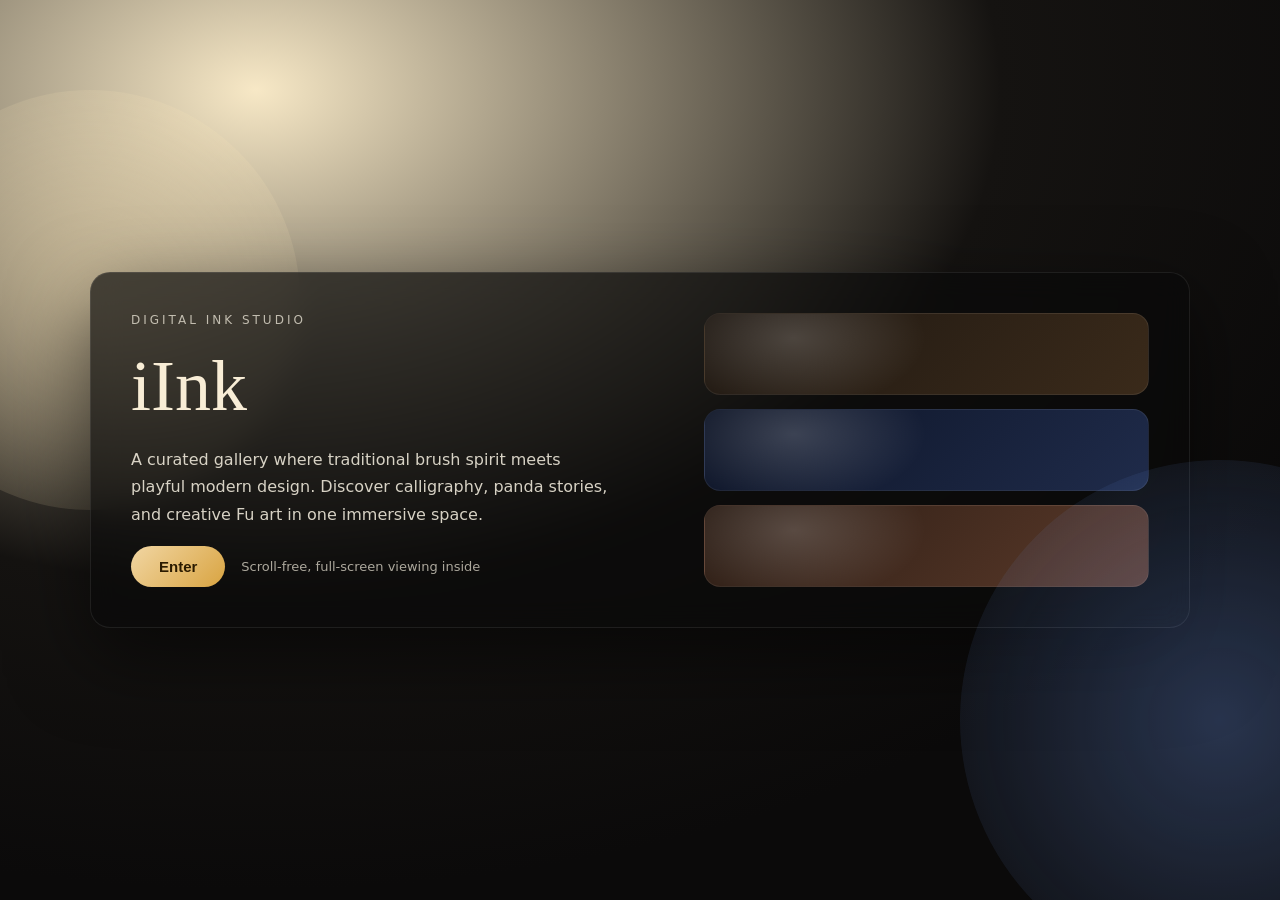
==== commit 87132054: "zuizhong" ====
--- a/index.html
+++ b/index.html
@@ -3,7 +3,7 @@
 <head>
   <meta charset="utf-8" />
   <meta name="viewport" content="width=device-width,initial-scale=1" />
-  <title>Wallpaper Gallery</title>
+  <title>iInk</title>
   <meta name="theme-color" content="#0b74ff">
   <meta name="apple-mobile-web-app-capable" content="yes">
   <meta name="apple-mobile-web-app-status-bar-style" content="default">
@@ -16,9 +16,27 @@
   <link href="https://fonts.googleapis.com/css2?family=Long+Cang&family=Liu+Jian+Mao+Cao&family=Ma+Shan+Zheng&family=Noto+Sans+SC:wght@100..900&family=Noto+Serif+SC:wght@200..900&family=ZCOOL+KuaiLe&family=ZCOOL+QingKe+HuangYou&family=ZCOOL+XiaoWei&family=Zhi+Mang+Xing&display=swap" rel="stylesheet">
 </head>
 <body>
+  <div id="landingScreen" class="landing-screen" aria-hidden="true">
+    <div class="landing-card">
+      <div class="landing-text">
+        <div class="landing-kicker">Digital Ink Studio</div>
+        <h1 class="landing-title">iInk</h1>
+        <p class="landing-desc">A curated gallery where traditional brush spirit meets playful modern design. Discover calligraphy, panda stories, and creative Fu art in one immersive space.</p>
+        <div class="landing-actions">
+          <button id="enterSiteBtn" class="landing-btn">Enter</button>
+          <span class="landing-hint">Scroll-free, full-screen viewing inside</span>
+        </div>
+      </div>
+      <div class="landing-visual" aria-hidden="true">
+        <div class="ink-panel ink-panel--a"></div>
+        <div class="ink-panel ink-panel--b"></div>
+        <div class="ink-panel ink-panel--c"></div>
+      </div>
+    </div>
+  </div>
   <header class="app-header">
     <div class="header-left">
-      <h1>Wallpapers</h1>
+      <h1>iInk</h1>
     </div>
     <div class="header-center">
       <div class="search-box">
@@ -42,6 +60,33 @@
     <button class="category-tab" data-category="Panda">Panda</button>
     <button class="category-tab" data-category="Creative">Creative</button>
     <button class="category-tab" data-category="Upload">My Uploads</button>
+  </div>
+
+  <!-- Calligraphy gate overlay -->
+  <div id="calligraphyGate" class="calligraphy-gate" aria-hidden="true">
+    <div class="calligraphy-gate__backdrop"></div>
+    <div class="calligraphy-gate__panel" role="dialog" aria-modal="true" aria-labelledby="calligraphyGateTitle">
+      <div class="calligraphy-gate__badge">Calligraphy Fu</div>
+      <h2 id="calligraphyGateTitle">Fu Character · Calligraphy Collection</h2>
+      <div class="calligraphy-gate__content">
+        <img id="calligraphyGateImage" class="calligraphy-gate__image" src="./书法福/18.jpg" alt="Fu calligraphy artwork">
+        <div class="calligraphy-gate__text" aria-label="Fu introduction">
+          <p>Fu: A Single Character Holding Millennia of Blessings, Inheriting Auspiciousness Through Brush and Ink</p>
+          <p>Fu is the warmest and most auspicious Chinese character in the hearts of the Chinese people. After more than four thousand years, it still carries people’s aspirations for happiness, health, peace, and fulfillment. Its origin embodies the devout prayers of ancient ancestors, and it has taken on countless graceful forms in the works of famous calligraphers through the ages, becoming a cultural symbol spanning time and space.</p>
+          <p>More than four thousand years ago, the character fu already depicted the ideal form of happiness. In ancient times, when agriculture was underdeveloped, grain was scarce, and using rice to brew wine was an extraordinary luxury. The rising aroma of wine and high flames were regarded as a heavenly omen. Therefore, the earliest form of fu resembled a pointed-bottom ritual vessel filled with wine. Its original meaning was that ancient people offered fine wine on the altar to pray for divine protection, which is the most primitive cultural origin of fu.</p>
+          <p>In the Eastern Han Dynasty, Xu Shen defined fu as "divine protection" in Explaining Simple and Analyzing Compound Characters, noting that it consists of the component shi (altar/deity) and the phonetic component fu. Later paleographers confirmed that the original form of fu was a wine-filled ritual vessel, clearly verifying its origin: offering wine to the gods to beg for blessings—the core logic of Chinese fu culture. From ancient sacrificial prayers to the later "Five Blessings" (longevity, wealth, health, virtue, and a peaceful end), the meaning of fu has been continuously enriched, becoming the ultimate vision of a better life for the Chinese people.</p>
+          <p>In the millennia-long inheritance of calligraphy, famous masters have endowed the character fu with unique styles, and each brushstroke bears the mark of the times, keeping this auspicious character alive in ink and brush.</p>
+          <p>The character fu written by Wang Xizhi, the "Sage of Calligraphy" of the Eastern Jin Dynasty, is elegant, smooth, and free-spirited. Huairen, a distinguished monk of the Tang Dynasty, spent 24 years collecting Wang Xizhi’s calligraphy to carve the Preface to the Holy Teachings, which perfectly preserved this classic fu. It has become a "living dictionary" of Wang Xizhi’s running script, showing the unrestrained elegance of Wei and Jin calligraphy.</p>
+          <p>In Yan Zhenqing’s early masterpiece Stele of the Multi-Treasure Pagoda (Tang Dynasty), the character fu features a rigorous structure and powerful strokes, laying the foundation for the solemn and majestic Yan-style regular script. For thousands of years, it has been a standard model for beginner calligraphy learners, displaying integrity and dignity in every stroke.</p>
+          <p>To promote calligraphy education, Zhao Mengfu of the Yuan Dynasty created Thousand Character Classic in Regular and Cursive Scripts, pairing standard regular script with lively cursive script for easy learning. The character fu in the phrase "Fu Yuan Shan Qing" (Blessings stem from kindness and virtue) is gentle, elegant, and calm, fully reflecting the quiet and upright spirit of Yuan Dynasty literati.</p>
+          <p>Deng Shiru, a great calligrapher of the Qing Dynasty, broke the shackles of traditional clerical script and integrated seal script techniques into clerical script. He transformed flat, rigid clerical script into round, vigorous strokes with a strong stone inscription flavor. His fu character is simple and majestic, ushering in a new era of prosperity for the stele studies movement in the Qing Dynasty and injecting new vitality into the clerical-script fu.</p>
+          <p>The "World’s No.1 Blessing", personally written by Emperor Kangxi of the Qing Dynasty, is a legendary treasure of fu culture. Emperor Kangxi wrote it to pray for his grandmother Empress Dowager Xiaozhuang. The character ingeniously contains five auspicious meanings: many sons, great talent, ample land, long life, and abundant blessings, so it is known as the "Longevity Blessing". The stone stele was missing for nearly a century and was unexpectedly unearthed at Prince Gong’s Mansion in Beijing in 1962, becoming a precious cultural relic.</p>
+          <p>From the pictograph of a wine vessel in oracle bone inscriptions to the textual interpretation in Explaining Simple and Analyzing Compound Characters; from Wang Xizhi’s elegant brushwork to the auspicious connotation of Emperor Kangxi’s imperial writing—the character fu has traveled through four thousand years. It is no longer just a Chinese character, but a cultural belief rooted in the blood of the Chinese people. Through brush and ink, it carries the timeless good wishes of generations and shines brightly through history.</p>
+        </div>
+      </div>
+      <p class="calligraphy-gate__desc">Please read this introduction before entering; click the button below to enter the Calligraphy Fu section.</p>
+      <button id="calligraphyEnterBtn" class="button calligraphy-gate__enter">Enter</button>
+    </div>
   </div>
 
   <main>
@@ -66,6 +111,8 @@
           <button class="comment-btn button" title="Comment">💬</button>
           <span class="comment-count">0</span>
           <button class="share-btn button" title="Share">↗</button>
+          <button class="download-btn button" title="Download">⬇</button>
+          <span class="download-count">0</span>
         </div>
       </div>
     </article>
--- a/styles.css
+++ b/styles.css
@@ -8,6 +8,16 @@
 }
 
 body{font-family:Inter,system-ui,Segoe UI,Arial;margin:0;background:#f5f5f5;color:#111}
+body.landing-active{overflow:hidden}
+body.landing-active .app-header,
+body.landing-active .category-tabs,
+body.landing-active main,
+body.landing-active .calligraphy-gate,
+body.landing-active .editor-modal,
+body.landing-active .preview-modal,
+body.landing-active .comment-modal,
+body.landing-active .user-modal,
+body.landing-active .content-modal{display:none}
 .app-header{display:flex;align-items:center;justify-content:space-between;padding:12px 16px;background:#fff;border-bottom:1px solid #eee;position:sticky;top:0;z-index:10;gap:16px;}
 .app-header h1{margin:0;font-size:20px;color:#111;}
 .header-left{flex:0 0 auto;}
@@ -34,6 +44,150 @@
 /* iOS style subtle shadow and smoother transitions */
 .button{transition:transform 160ms cubic-bezier(.2,.9,.2,1),background-color 160ms}
 .button:active{transform:scale(0.96)}
+
+/* Landing screen */
+.landing-screen{
+  position:fixed;
+  inset:0;
+  display:none;
+  align-items:center;
+  justify-content:center;
+  padding:24px;
+  background:radial-gradient(1200px 800px at 20% 10%, #f7e8c6, #151311 62%, #0b0a0a 100%);
+  color:#f7f1e2;
+  z-index:1600;
+  overflow:hidden;
+}
+.landing-screen::before,
+.landing-screen::after{
+  content:"";
+  position:absolute;
+  border-radius:999px;
+  filter:blur(0);
+  opacity:0.8;
+}
+.landing-screen::before{
+  width:420px;
+  height:420px;
+  left:-120px;
+  top:10%;
+  background:radial-gradient(circle, rgba(255,233,186,0.55), rgba(255,233,186,0));
+}
+.landing-screen::after{
+  width:520px;
+  height:520px;
+  right:-200px;
+  bottom:-80px;
+  background:radial-gradient(circle, rgba(118,164,255,0.35), rgba(118,164,255,0));
+}
+body.landing-active .landing-screen{display:flex}
+.landing-card{
+  position:relative;
+  max-width:1100px;
+  width:100%;
+  background:rgba(10,10,10,0.68);
+  border:1px solid rgba(255,255,255,0.08);
+  border-radius:20px;
+  padding:40px;
+  display:grid;
+  grid-template-columns:1.1fr 0.9fr;
+  gap:28px;
+  box-shadow:0 28px 80px rgba(0,0,0,0.55);
+  backdrop-filter:blur(14px);
+  animation:landingLift 500ms ease-out;
+}
+.landing-text{
+  display:flex;
+  flex-direction:column;
+  gap:18px;
+  z-index:1;
+}
+.landing-kicker{
+  text-transform:uppercase;
+  letter-spacing:3px;
+  font-size:12px;
+  color:rgba(247,241,226,0.72);
+}
+.landing-title{
+  margin:0;
+  font-size:72px;
+  font-family:'ZCOOL XiaoWei','Noto Serif SC',serif;
+  font-weight:400;
+  color:#f8edd6;
+  animation:landingFade 600ms ease-out 80ms both;
+}
+.landing-desc{
+  margin:0;
+  max-width:480px;
+  font-size:16px;
+  line-height:1.7;
+  color:rgba(247,241,226,0.86);
+  animation:landingFade 600ms ease-out 160ms both;
+}
+.landing-actions{
+  display:flex;
+  align-items:center;
+  gap:16px;
+  flex-wrap:wrap;
+  animation:landingFade 600ms ease-out 240ms both;
+}
+.landing-btn{
+  padding:12px 28px;
+  border:none;
+  border-radius:999px;
+  background:linear-gradient(135deg,#f1d6a3,#d9a441);
+  color:#2b1b00;
+  font-weight:700;
+  font-size:15px;
+  cursor:pointer;
+  transition:transform 180ms ease,box-shadow 180ms ease;
+}
+.landing-btn:hover{transform:translateY(-1px);box-shadow:0 10px 24px rgba(0,0,0,0.35)}
+.landing-hint{
+  font-size:13px;
+  color:rgba(247,241,226,0.68);
+}
+.landing-visual{
+  display:grid;
+  grid-template-rows:repeat(3,1fr);
+  gap:14px;
+  align-self:stretch;
+}
+.ink-panel{
+  border-radius:16px;
+  border:1px solid rgba(255,255,255,0.08);
+  background:linear-gradient(135deg, rgba(255,255,255,0.18), rgba(255,255,255,0));
+  position:relative;
+  overflow:hidden;
+}
+.ink-panel::after{
+  content:"";
+  position:absolute;
+  inset:0;
+  background:radial-gradient(220px 120px at 20% 30%, rgba(255,255,255,0.18), transparent 60%);
+}
+.ink-panel--a{background:linear-gradient(135deg,#1f1812,#3a2a1a)}
+.ink-panel--b{background:linear-gradient(135deg,#0d1426,#1f2b4a)}
+.ink-panel--c{background:linear-gradient(135deg,#2a1c14,#5c3a2a)}
+
+@keyframes landingLift{
+  from{transform:translateY(18px);opacity:0}
+  to{transform:translateY(0);opacity:1}
+}
+@keyframes landingFade{
+  from{transform:translateY(12px);opacity:0}
+  to{transform:translateY(0);opacity:1}
+}
+
+@media (max-width:900px){
+  .landing-card{grid-template-columns:1fr;padding:28px;}
+  .landing-title{font-size:56px;}
+}
+@media (max-width:600px){
+  .landing-card{padding:22px;}
+  .landing-title{font-size:44px;}
+  .landing-actions{gap:10px;}
+}
 
 main{padding:12px}
 
@@ -186,6 +340,123 @@
 #installBtn{background:#fff;border-color:#e6eefc}
 #installBtn.show{display:inline-block}
 
+/* Calligraphy gate overlay */
+.calligraphy-gate{
+  position:fixed;
+  inset:0;
+  display:none;
+  align-items:center;
+  justify-content:center;
+  z-index:1400;
+  padding:24px;
+}
+.calligraphy-gate.is-visible{display:flex;}
+.calligraphy-gate__backdrop{
+  position:absolute;
+  inset:0;
+  background:radial-gradient(1200px 600px at 20% 10%, rgba(245,222,179,0.35), rgba(0,0,0,0.88));
+}
+.calligraphy-gate__panel{
+  position:relative;
+  max-width:1100px;
+  width:100%;
+  background:rgba(12,12,12,0.92);
+  color:#f7f0e5;
+  border:1px solid rgba(255,255,255,0.08);
+  border-radius:16px;
+  padding:28px 28px 24px;
+  box-shadow:0 20px 60px rgba(0,0,0,0.45);
+  text-align:center;
+  display:flex;
+  flex-direction:column;
+  gap:12px;
+  animation:gateFadeUp 320ms ease-out;
+}
+.calligraphy-gate__badge{
+  display:inline-block;
+  padding:6px 12px;
+  border-radius:999px;
+  background:linear-gradient(135deg,#f1d6a3,#d9a441);
+  color:#2b1b00;
+  font-weight:700;
+  letter-spacing:1px;
+  margin-bottom:10px;
+}
+.calligraphy-gate__panel h2{
+  margin:6px 0 10px;
+  font-size:30px;
+  font-family:'Zhi Mang Xing','Ma Shan Zheng',serif;
+  font-weight:400;
+}
+.calligraphy-gate__content{
+  display:grid;
+  grid-template-columns:320px 1fr;
+  gap:16px;
+  align-items:stretch;
+  min-height:280px;
+}
+.calligraphy-gate__image{
+  width:100%;
+  max-width:320px;
+  max-height:320px;
+  height:auto;
+  border-radius:12px;
+  margin:0 auto;
+  border:1px solid rgba(255,255,255,0.08);
+  object-fit:contain;
+}
+.calligraphy-gate__text{
+  max-height:46vh;
+  overflow:auto;
+  padding:10px 12px;
+  background:rgba(255,255,255,0.04);
+  border-radius:12px;
+  border:1px solid rgba(255,255,255,0.06);
+  text-align:left;
+  font-size:13px;
+  line-height:1.7;
+  color:rgba(247,240,229,0.88);
+}
+.calligraphy-gate__text p{margin:0 0 10px;}
+.calligraphy-gate__text p:first-child{font-weight:700;}
+.calligraphy-gate__desc{
+  margin:0;
+  color:rgba(247,240,229,0.8);
+  font-size:14px;
+  line-height:1.6;
+}
+.calligraphy-gate__enter{
+  align-self:center;
+  padding:10px 22px;
+  border:none;
+  background:linear-gradient(135deg,#f1d6a3,#d9a441);
+  color:#2b1b00;
+  font-weight:700;
+  border-radius:999px;
+}
+.calligraphy-gate__enter:hover{filter:brightness(1.05)}
+
+@media (max-width:900px){
+  .calligraphy-gate__panel{
+    max-width:680px;
+  }
+  .calligraphy-gate__content{
+    grid-template-columns:1fr;
+    min-height:auto;
+  }
+  .calligraphy-gate__image{
+    max-height:240px;
+  }
+  .calligraphy-gate__text{
+    max-height:34vh;
+  }
+}
+
+@keyframes gateFadeUp{
+  from{transform:translateY(12px);opacity:0}
+  to{transform:translateY(0);opacity:1}
+}
+
 /* Theme variables */
 :root{
 	--bg: #fafafa;
